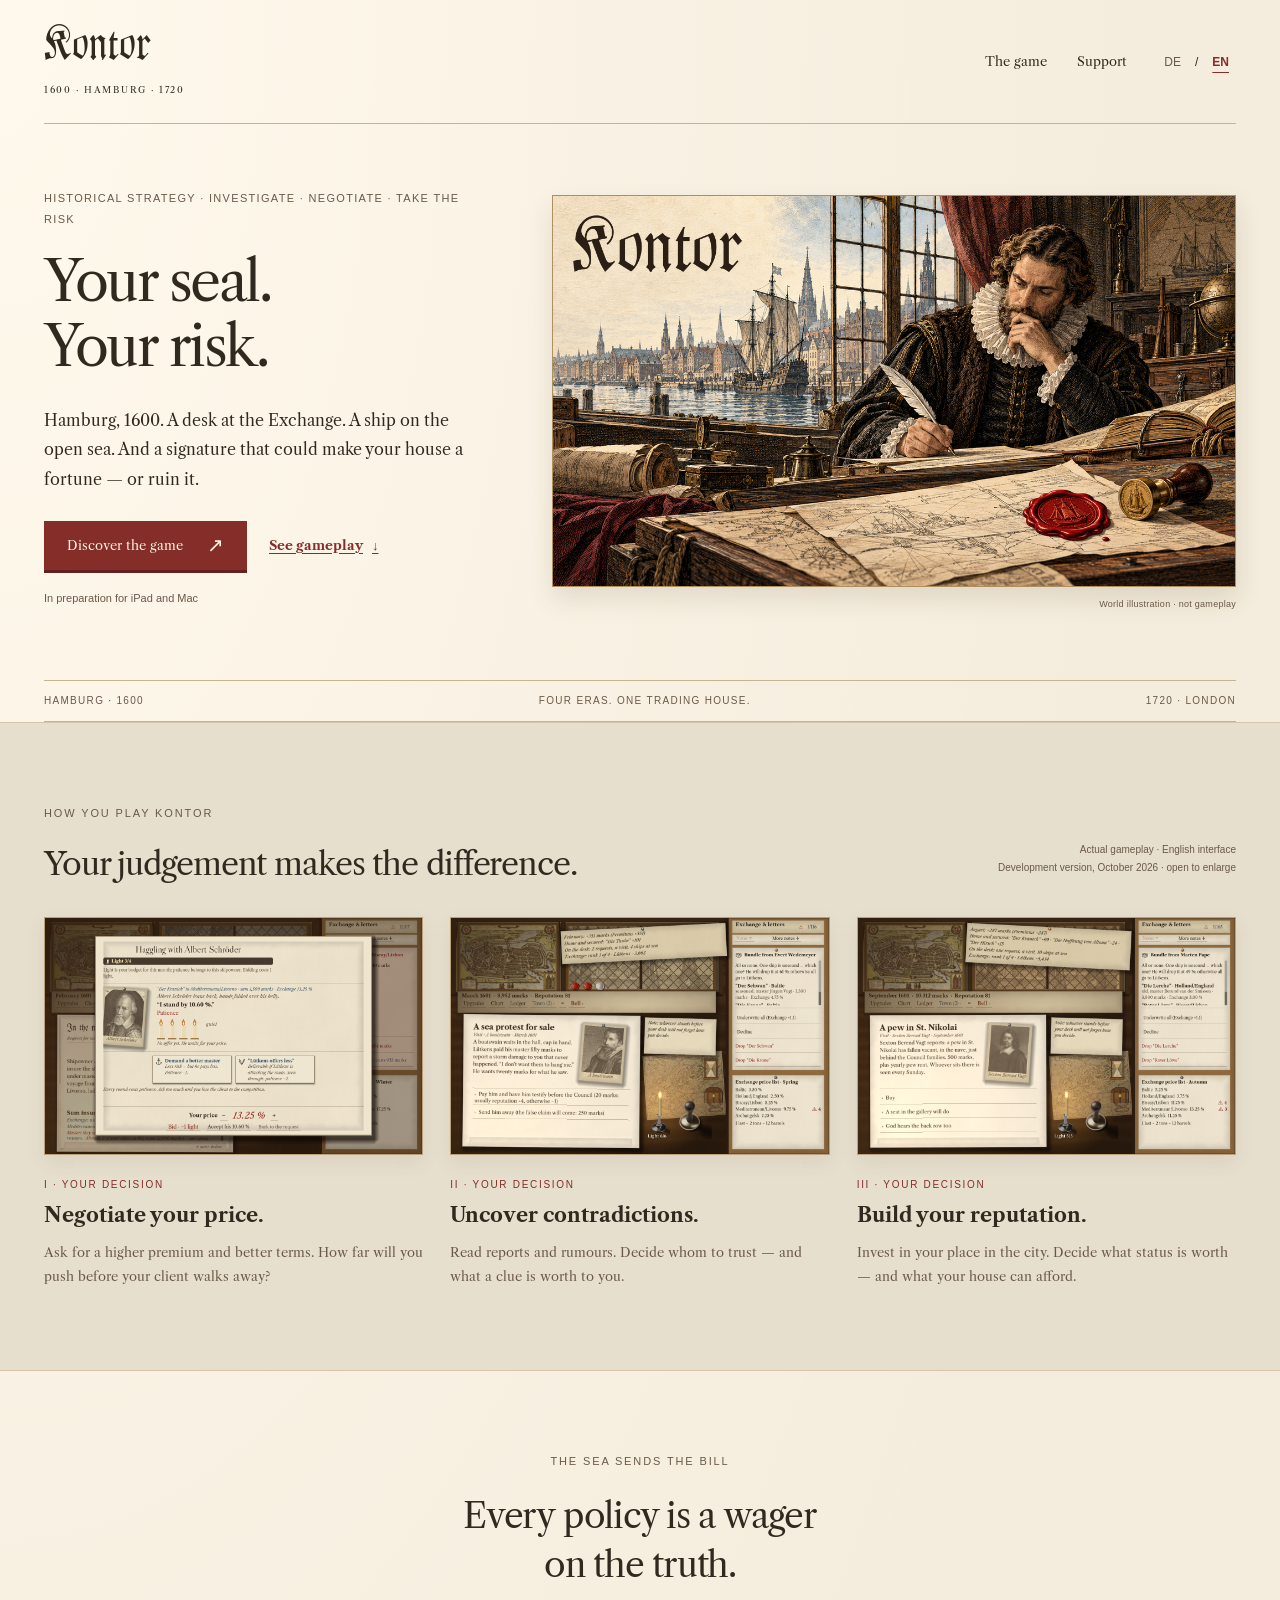
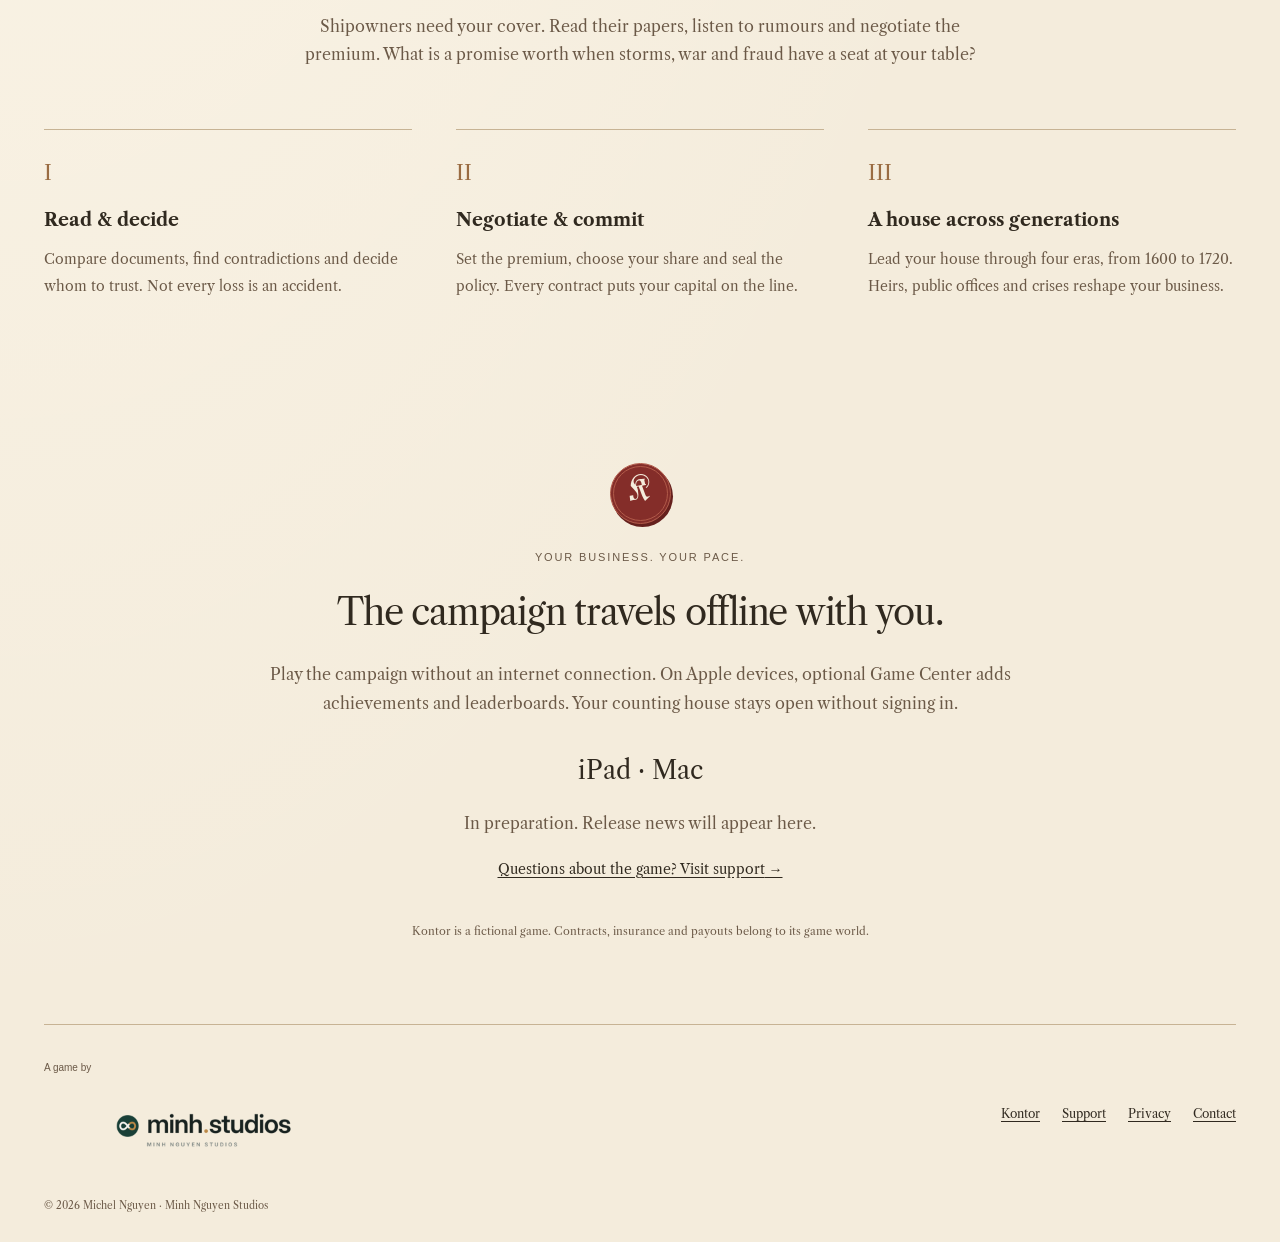
==== index.html @ cd468679 "Zeige echte lokalisierte Spielentscheidungen direkt nach dem Aufmacher" ====
<!doctype html>
<html lang="de"><head><meta charset="utf-8"><meta name="viewport" content="width=device-width, initial-scale=1">
<title>Dein Siegel. Dein Risiko. · Kontor</title><meta name="description" content="Historische Strategie im Hamburg des 17. Jahrhunderts. Versichere Schiffe, prüfe Dokumente und führe dein Handelshaus durch vier Epochen.">
<meta name="theme-color" content="#f4ecdc"><link rel="canonical" href="https://minh.systems/Kontor/">
<meta property="og:title" content="Kontor – Assekuradeur"><meta property="og:description" content="Hamburg, 1600. Dein Siegel. Dein Risiko."><meta property="og:type" content="website"><meta property="og:image" content="https://minh.systems/Kontor/assets/kontor-illustration.png">
<link rel="icon" href="assets/seal.svg" type="image/svg+xml"><link rel="stylesheet" href="style.css"><script src="lang.js"></script></head><body>
<a class="skip" href="#main"><span data-lang="de" lang="de">Zum Inhalt</span><span data-lang="en" lang="en">Skip to content</span></a>
<header class="site-header wrap"><a class="wordmark" href="./" aria-label="Kontor">Kontor<span class="brand-sub">1600 · HAMBURG · 1720</span></a>
<nav aria-label="Hauptnavigation" data-nav-label><a href="./#spiel"><span data-lang="de" lang="de">Das Spiel</span><span data-lang="en" lang="en">The game</span></a><a href="support.html">Support</a><div class="languages" role="group" aria-label="Language"><button type="button" data-set-lang="de" aria-pressed="true">DE</button><span aria-hidden="true">/</span><button type="button" data-set-lang="en" aria-pressed="false">EN</button></div></nav></header><main id="main"><section class="hero wrap"><div class="hero-copy"><p class="eyebrow"><span data-lang="de" lang="de">Historische Strategie · Prüfen · Verhandeln · Haften</span><span data-lang="en" lang="en">Historical strategy · Investigate · Negotiate · Take the risk</span></p><h1><span data-lang="de" lang="de">Dein Siegel.<br>Dein Risiko.</span><span data-lang="en" lang="en">Your seal.<br>Your risk.</span></h1><p><span data-lang="de" lang="de">Hamburg, 1600. Ein Pult an der Börse. Ein Schiff auf hoher See. Und eine Unterschrift, die dein Haus reich machen kann — oder ruinieren.</span><span data-lang="en" lang="en">Hamburg, 1600. A desk at the Exchange. A ship on the open sea. And a signature that could make your house a fortune — or ruin it.</span></p><div class="hero-actions"><a class="button" href="#spiel"><span data-lang="de" lang="de">Das Spiel entdecken</span><span data-lang="en" lang="en">Discover the game</span> <span aria-hidden="true">↗</span></a><a class="gameplay-link" href="#spielbilder"><span data-lang="de" lang="de">Spielbilder ansehen</span><span data-lang="en" lang="en">See gameplay</span> <span aria-hidden="true">↓</span></a></div><p class="availability"><span data-lang="de" lang="de">Für iPad und Mac in Vorbereitung</span><span data-lang="en" lang="en">In preparation for iPad and Mac</span></p></div><figure class="hero-art"><img src="assets/kontor-illustration.png" alt="" width="1232" height="706" fetchpriority="high"><figcaption><span data-lang="de" lang="de">Illustration zur Spielwelt · kein Spielbild</span><span data-lang="en" lang="en">World illustration · not gameplay</span></figcaption></figure></section>
<div class="folio wrap"><span>HAMBURG · 1600</span><span><span data-lang="de" lang="de">Vier Epochen. Ein Handelshaus.</span><span data-lang="en" lang="en">Four eras. One trading house.</span></span><span>1720 · LONDON</span></div>
<section class="gallery-section section" id="spielbilder" aria-labelledby="gameplay-title" tabindex="-1"><div class="wrap"><div class="section-heading"><div><p class="eyebrow"><span data-lang="de" lang="de">So spielst du Kontor</span><span data-lang="en" lang="en">How you play Kontor</span></p><h2 id="gameplay-title"><span data-lang="de" lang="de">Dein Urteil macht den Unterschied.</span><span data-lang="en" lang="en">Your judgement makes the difference.</span></h2></div><p class="small-note"><span data-lang="de" lang="de">Echte Spielbilder · deutsche Oberfläche<br>Entwicklungsstand Oktober 2026 · zum Vergrößern öffnen</span><span data-lang="en" lang="en">Actual gameplay · English interface<br>Development version, October 2026 · open to enlarge</span></p></div><div class="gallery gameplay-story"><figure><a href="assets/gameplay-duell-de.png" data-href-de="assets/gameplay-duell-de.png" data-href-en="assets/gameplay-duell-en.png"><img src="assets/gameplay-duell-de.png" data-src-de="assets/gameplay-duell-de.png" data-src-en="assets/gameplay-duell-en.png" alt="Verhandlung mit Albert Schröder über die Versicherungsprämie." data-alt-de="Verhandlung mit Albert Schröder über die Versicherungsprämie." data-alt-en="Negotiation with Albert Schröder over an insurance premium." loading="lazy" width="1280" height="800"></a><figcaption><span class="eyebrow step-number">I · <span data-lang="de" lang="de">Deine Entscheidung</span><span data-lang="en" lang="en">Your decision</span></span><h3><span data-lang="de" lang="de">Verhandle deinen Preis.</span><span data-lang="en" lang="en">Negotiate your price.</span></h3><p><span data-lang="de" lang="de">Fordere eine höhere Prämie und bessere Bedingungen. Wie weit gehst du, bevor dein Kunde abspringt?</span><span data-lang="en" lang="en">Ask for a higher premium and better terms. How far will you push before your client walks away?</span></p></figcaption></figure><figure><a href="assets/gameplay-besuch-de.png" data-href-de="assets/gameplay-besuch-de.png" data-href-en="assets/gameplay-besuch-en.png"><img src="assets/gameplay-besuch-de.png" data-src-de="assets/gameplay-besuch-de.png" data-src-en="assets/gameplay-besuch-en.png" alt="Besuch eines Bootsmanns mit einer Entscheidung über einen Betrugsverdacht." data-alt-de="Besuch eines Bootsmanns mit einer Entscheidung über einen Betrugsverdacht." data-alt-en="A boatswain visits with a decision about suspected fraud." loading="lazy" width="1280" height="800"></a><figcaption><span class="eyebrow step-number">II · <span data-lang="de" lang="de">Deine Entscheidung</span><span data-lang="en" lang="en">Your decision</span></span><h3><span data-lang="de" lang="de">Decke Widersprüche auf.</span><span data-lang="en" lang="en">Uncover contradictions.</span></h3><p><span data-lang="de" lang="de">Lies Berichte und Gerüchte. Entscheide, wem du vertraust — und was dir ein Hinweis wert ist.</span><span data-lang="en" lang="en">Read reports and rumours. Decide whom to trust — and what a clue is worth to you.</span></p></figcaption></figure><figure><a href="assets/gameplay-pinn-m20-de.png" data-href-de="assets/gameplay-pinn-m20-de.png" data-href-en="assets/gameplay-pinn-m20-en.png"><img src="assets/gameplay-pinn-m20-de.png" data-src-de="assets/gameplay-pinn-m20-de.png" data-src-en="assets/gameplay-pinn-m20-en.png" alt="Ein Kirchenstuhl steht zum Kauf: eine Entscheidung über Geld und gesellschaftliches Ansehen." data-alt-de="Ein Kirchenstuhl steht zum Kauf: eine Entscheidung über Geld und gesellschaftliches Ansehen." data-alt-en="A church pew is offered for sale: a decision about money and social standing." loading="lazy" width="1280" height="800"></a><figcaption><span class="eyebrow step-number">III · <span data-lang="de" lang="de">Deine Entscheidung</span><span data-lang="en" lang="en">Your decision</span></span><h3><span data-lang="de" lang="de">Baue deinen Ruf aus.</span><span data-lang="en" lang="en">Build your reputation.</span></h3><p><span data-lang="de" lang="de">Investiere in deinen Platz in der Stadt. Entscheide, was dir Ansehen wert ist — und was dein Haus sich leisten kann.</span><span data-lang="en" lang="en">Invest in your place in the city. Decide what status is worth — and what your house can afford.</span></p></figcaption></figure></div></div></section>
<section class="intro wrap section" id="spiel"><p class="eyebrow"><span data-lang="de" lang="de">Das Meer schreibt die Rechnung</span><span data-lang="en" lang="en">The sea sends the bill</span></p><h2><span data-lang="de" lang="de">Jede Police ist eine Wette<br>auf die Wahrheit.</span><span data-lang="en" lang="en">Every policy is a wager<br>on the truth.</span></h2><p><span data-lang="de" lang="de">Reeder brauchen deine Deckung. Du prüfst ihre Papiere, hörst auf Gerüchte und handelst die Prämie aus. Wie viel ist ein Versprechen wert, wenn Sturm, Krieg und Betrug mit an deinem Tisch sitzen?</span><span data-lang="en" lang="en">Shipowners need your cover. Read their papers, listen to rumours and negotiate the premium. What is a promise worth when storms, war and fraud have a seat at your table?</span></p><div class="features"><article><span class="number">I</span><h3><span data-lang="de" lang="de">Prüfen & entscheiden</span><span data-lang="en" lang="en">Read & decide</span></h3><p><span data-lang="de" lang="de">Vergleiche Dokumente, entdecke Widersprüche und entscheide, wem du vertraust. Nicht jeder Schaden ist ein Unglück.</span><span data-lang="en" lang="en">Compare documents, find contradictions and decide whom to trust. Not every loss is an accident.</span></p></article><article><span class="number">II</span><h3><span data-lang="de" lang="de">Handeln & haften</span><span data-lang="en" lang="en">Negotiate & commit</span></h3><p><span data-lang="de" lang="de">Setze die Prämie, wähle deinen Anteil und besiegle die Police. Jeder Vertrag bindet dein Kapital.</span><span data-lang="en" lang="en">Set the premium, choose your share and seal the policy. Every contract puts your capital on the line.</span></p></article><article><span class="number">III</span><h3><span data-lang="de" lang="de">Ein Haus über Generationen</span><span data-lang="en" lang="en">A house across generations</span></h3><p><span data-lang="de" lang="de">Führe dein Haus durch vier Epochen von 1600 bis 1720. Erben, Ämter und Krisen verändern dein Geschäft.</span><span data-lang="en" lang="en">Lead your house through four eras, from 1600 to 1720. Heirs, public offices and crises reshape your business.</span></p></article></div></section>
<section class="closing wrap section"><div class="seal" aria-hidden="true">K</div><p class="eyebrow"><span data-lang="de" lang="de">Dein Geschäft. Dein Tempo.</span><span data-lang="en" lang="en">Your business. Your pace.</span></p><h2><span data-lang="de" lang="de">Die Kampagne reist offline mit.</span><span data-lang="en" lang="en">The campaign travels offline with you.</span></h2><p><span data-lang="de" lang="de">Spiele die Kampagne ohne Internetverbindung. Auf Apple-Geräten ergänzt optionales Game Center Erfolge und Bestenlisten. Das Kontor bleibt auch ohne Anmeldung geöffnet.</span><span data-lang="en" lang="en">Play the campaign without an internet connection. On Apple devices, optional Game Center adds achievements and leaderboards. Your counting house stays open without signing in.</span></p><p class="platform">iPad · Mac</p><p><span data-lang="de" lang="de">In Vorbereitung. Neuigkeiten zur Veröffentlichung folgen hier.</span><span data-lang="en" lang="en">In preparation. Release news will appear here.</span></p><a class="text-link" href="support.html"><span data-lang="de" lang="de">Fragen zum Spiel? Zum Support</span><span data-lang="en" lang="en">Questions about the game? Visit support</span> →</a><p class="fiction"><span data-lang="de" lang="de">Kontor ist ein fiktionales Spiel. Verträge, Versicherungen und Auszahlungen sind Teil der Spielwelt.</span><span data-lang="en" lang="en">Kontor is a fictional game. Contracts, insurance and payouts belong to its game world.</span></p></section></main><footer class="site-footer wrap"><a class="studio" href="https://minh.systems/"><span data-lang="de" lang="de">Ein Spiel von</span><span data-lang="en" lang="en">A game by</span><img src="assets/minh_studios.png" alt="minh.studios – Minh Nguyen Studios" width="240" height="60" loading="lazy"></a><div class="footer-links"><a href="./">Kontor</a><a href="support.html">Support</a><a href="privacy.html"><span data-lang="de" lang="de">Datenschutz</span><span data-lang="en" lang="en">Privacy</span></a><a href="mailto:mip@gmx.biz"><span data-lang="de" lang="de">Kontakt</span><span data-lang="en" lang="en">Contact</span></a></div><p>© 2026 Michel Nguyen · Minh Nguyen Studios</p></footer></body></html>
---- style.css ----
@font-face{font-family:Caslon;src:url('assets/fonts/LibreCaslonText-Regular.ttf') format('truetype');font-style:normal;font-weight:400;font-display:swap}@font-face{font-family:Caslon;src:url('assets/fonts/LibreCaslonText-Bold.ttf') format('truetype');font-style:normal;font-weight:700;font-display:swap}@font-face{font-family:Kontor;src:url('assets/fonts/Fraktur-yfrak.otf') format('opentype');font-display:swap}
:root{--paper:#f4ecdc;--ink:#30291f;--muted:#6b5947;--copper:#9a6c42;--line:#c7b394;--red:#842d29;--blue:#2d4c5a}*{box-sizing:border-box}html{scroll-behavior:smooth;scroll-padding-top:1.5rem}body{margin:0;background:var(--paper);color:var(--ink);font:16px/1.8 Caslon,Georgia,serif;background-image:radial-gradient(ellipse at top left,#fff9ed 0,transparent 65%)}[data-lang="en"]{display:none}html[lang="en"] [data-lang="de"]{display:none}html[lang="en"] [data-lang="en"]{display:revert}a{color:inherit;text-underline-offset:.22em}button{font:inherit}a,button{-webkit-tap-highlight-color:transparent}a:focus-visible,button:focus-visible{outline:3px solid var(--blue);outline-offset:5px}img{max-width:100%;height:auto;display:block}.wrap{width:min(1240px,calc(100% - 88px));margin-inline:auto}.site-header{display:flex;justify-content:space-between;align-items:center;gap:30px;padding:25px 0;border-bottom:1px solid var(--line)}.wordmark{font:49px/1 Kontor,Georgia,serif;text-decoration:none}.brand-sub{display:block;font:9px/1.8 Caslon,Georgia,serif;letter-spacing:.19em;margin-top:8px}.site-header nav{display:flex;align-items:center;gap:30px;font-size:13px}.site-header nav>a{text-decoration:none}.site-header nav>a:hover,.text-link:hover{color:var(--red)}.languages{display:flex;align-items:center;gap:7px;font:12px/1.5 Arial,sans-serif}.languages button{cursor:pointer;border:0;background:none;color:var(--muted);min-height:44px;padding:7px}.languages button[aria-pressed="true"]{font-weight:700;color:var(--red);text-decoration:underline;text-underline-offset:6px}.hero{display:grid;grid-template-columns:.8fr 1.2fr;align-items:center;gap:52px;padding-top:64px;padding-bottom:61px}.eyebrow{font:11px/1.6 Arial,sans-serif;text-transform:uppercase;letter-spacing:.17em;color:var(--muted);margin:0 0 20px}.hero h1{font-size:clamp(38px,4.3vw,61px);line-height:1.18;font-weight:400;letter-spacing:-.045em;margin:0 0 26px}.hero-copy>p:not(.eyebrow):not(.availability){max-width:420px;font-size:16px;line-height:1.85}.button{display:inline-flex;align-items:center;gap:24px;margin-top:18px;background:var(--red);color:#fff6e6;padding:13px 23px;text-decoration:none;font-size:13px;box-shadow:0 3px 0 #60221e}.button:hover{background:#65201d}.button span:last-child{font-size:20px;line-height:1}.availability{font:11px/1.7 Arial,sans-serif;color:var(--muted);margin-top:19px}.hero-art{margin:0;position:relative}.hero-art img{aspect-ratio:1232/706;object-fit:cover;box-shadow:0 12px 25px #49351d21;border:1px solid #af8e60}.hero-art figcaption{font:9px/1.6 Arial,sans-serif;color:var(--muted);text-align:right;margin-top:10px;letter-spacing:.03em}.folio{display:flex;justify-content:space-between;gap:20px;border-block:1px solid var(--line);padding:12px 0;color:var(--muted);font:10px/1.6 Arial,sans-serif;letter-spacing:.13em;text-transform:uppercase}.section{padding-block:82px}.intro>h2,.intro>p{max-width:750px;margin-inline:auto;text-align:center}h2{font-size:35px;line-height:1.4;font-weight:400;letter-spacing:-.035em;margin:0 0 23px}.intro>p:not(.eyebrow){max-width:700px;color:var(--muted)}.features{display:grid;grid-template-columns:repeat(3,1fr);gap:44px;margin-top:60px}.features article{border-top:1px solid var(--line);padding-top:24px}.number{font-size:21px;color:var(--copper)}h3{font-size:18px;line-height:1.5;margin:15px 0 12px}.features p{font-size:14px;color:var(--muted);line-height:1.9;margin:0}.gallery-section{background:#e7dfce;border-block:1px solid #d6c5a9}.section-heading{display:flex;align-items:end;justify-content:space-between;gap:30px;margin-bottom:30px}.section-heading h2{margin-bottom:0}.small-note{font:11px/1.8 Arial,sans-serif;color:var(--muted);text-align:right}.gallery{display:grid;grid-template-columns:1fr 1fr;gap:32px}.gallery figure{margin:0}.gallery figure:first-child{grid-column:1/-1;width:83%;margin-inline:auto}.gallery img{border:1px solid #bca07c;box-shadow:0 7px 19px #49351d15;transition:transform .2s}.gallery a{display:block}.gallery a:hover img{transform:translateY(-3px)}.gallery figcaption{font-size:12px;color:var(--muted);margin-top:11px}.closing{text-align:center;max-width:760px}.closing h2{font-size:36px}.closing>p:not(.eyebrow):not(.platform){color:var(--muted)}.seal{display:grid;place-items:center;width:61px;height:61px;background:var(--red);border-radius:50%;color:var(--paper);font:38px/1 Kontor,Georgia,serif;margin:0 auto 25px;border:4px double #b15a49;box-shadow:2px 3px 0 #65201d}.platform{font-size:25px;margin:30px 0 0}.text-link{font-size:14px}.fiction{font-size:11px;margin:40px auto 0;max-width:540px}.site-footer{border-top:1px solid var(--line);display:flex;align-items:center;justify-content:space-between;gap:30px;flex-wrap:wrap;padding:35px 0 27px}.studio{font:10px/1.5 Arial,sans-serif;color:var(--muted);text-decoration:none}.studio img{width:320px;max-width:100%;margin-top:12px}.footer-links{display:flex;gap:22px;font-size:12px}.site-footer>p{font-size:10px;color:var(--muted);width:100%;margin:0}.document{max-width:800px;padding-block:70px 85px}.document h1{font:57px/1.25 Kontor,Georgia,serif;margin:0 0 26px}.document>p{color:var(--muted);margin-bottom:44px}.document section{margin:35px 0}.document h2{font-size:24px;margin-bottom:10px}.document section p{font-size:15px;margin-top:0}.contact{margin-top:55px;padding:28px;border:1px solid var(--line);background:#ede1cc}.contact p{margin:0}.contact .eyebrow{margin-bottom:12px}.skip{position:absolute;left:10px;top:-100px;padding:8px;background:var(--ink);color:var(--paper);z-index:10}.skip:focus{top:10px}
@media(min-width:1450px){.hero{gap:65px}.hero-art{margin-right:-10px}}@media(max-width:1000px){.wrap{width:calc(100% - 48px)}.hero{gap:28px;grid-template-columns:.9fr 1.1fr}.hero h1{font-size:42px}.hero-copy>p:not(.eyebrow):not(.availability){font-size:14px}.features{gap:24px}.section{padding-block:60px}.hero-art img{aspect-ratio:1.25;object-position:60% center}.hero-art figcaption{font-size:8px}}@media(max-width:700px){.wrap{width:calc(100% - 36px)}.site-header{padding-block:20px;gap:15px}.wordmark{font-size:40px}.brand-sub{font-size:7px}.site-header nav{gap:13px;font-size:11px}.languages{gap:1px;font-size:10px}.languages button{padding:4px}.hero{grid-template-columns:1fr;padding-top:40px;padding-bottom:34px;gap:33px}.hero h1{font-size:49px;max-width:100%;letter-spacing:-.045em}.hero-copy>p:not(.eyebrow):not(.availability){font-size:15px;max-width:500px}.hero-art img{aspect-ratio:1232/706}.hero-art figcaption{font-size:9px}.folio{font-size:8px;letter-spacing:.06em}.folio span:first-child,.folio span:last-child{max-width:78px}.folio span:nth-child(2){text-align:center}.section{padding-block:48px}h2,.closing h2{font-size:29px}.features{grid-template-columns:1fr;gap:28px;margin-top:35px}.features article{padding-top:16px}.features h3{margin-top:7px}.features p{font-size:14px}.section-heading{display:block}.small-note{text-align:left}.gallery{grid-template-columns:1fr;gap:26px}.gallery figure:first-child{width:100%}.gallery figcaption{font-size:11px}.closing{max-width:calc(100% - 36px)}.site-footer{gap:22px}.footer-links{gap:17px;flex-wrap:wrap}.site-footer>p{font-size:9px}.document{padding-block:45px 55px}.document h1{font-size:46px}.document h2{font-size:22px}.document section p{font-size:14px}.document a{overflow-wrap:anywhere}}@media(prefers-reduced-motion:reduce){html{scroll-behavior:auto}.gallery img{transition:none}}

/* Gameplay proof appears directly after the hero, with localized full-size links. */
.hero-actions{display:flex;align-items:center;gap:22px;flex-wrap:wrap;margin-top:26px}.hero-actions .button{margin-top:0}.gameplay-link{font-size:13px;font-weight:700;color:var(--red);text-decoration-thickness:1px;min-height:44px;display:inline-flex;align-items:center;gap:9px}.hero-copy>.eyebrow{max-width:440px;line-height:1.9;letter-spacing:.12em}.gameplay-story{grid-template-columns:repeat(3,minmax(0,1fr));gap:27px}.gameplay-story figure:first-child{grid-column:auto;width:auto;margin:0}.gameplay-story figcaption{margin-top:22px}.step-number{display:block;margin:0 0 8px;font-size:10px;color:var(--red)}.gameplay-story h3{font-size:20px;line-height:1.45;color:var(--ink);margin:0 0 10px}.gameplay-story figcaption p{font-size:13px;line-height:1.85;margin:0;color:var(--muted)}.gallery-section .section-heading h2{max-width:650px;font-size:32px}.gallery-section .small-note{flex-shrink:0;font-size:10px}.gallery-section:focus{outline:none}
@media(max-width:1000px){.gameplay-story{gap:19px}.gameplay-story h3{font-size:18px}.gallery-section .section-heading{align-items:start}.gallery-section .small-note{max-width:220px}.gallery-section .section-heading h2{font-size:28px}}
@media(max-width:700px){.hero-actions{gap:12px 22px;margin-top:22px}.gameplay-story{grid-template-columns:1fr;gap:32px}.gameplay-story figcaption{margin-top:17px}.gameplay-story h3{font-size:23px}.gameplay-story figcaption p{font-size:14px}.gallery-section .small-note{max-width:none;margin-bottom:0}.gallery-section .section-heading h2{font-size:29px}.hero-copy>.eyebrow{font-size:10px;max-width:340px}}
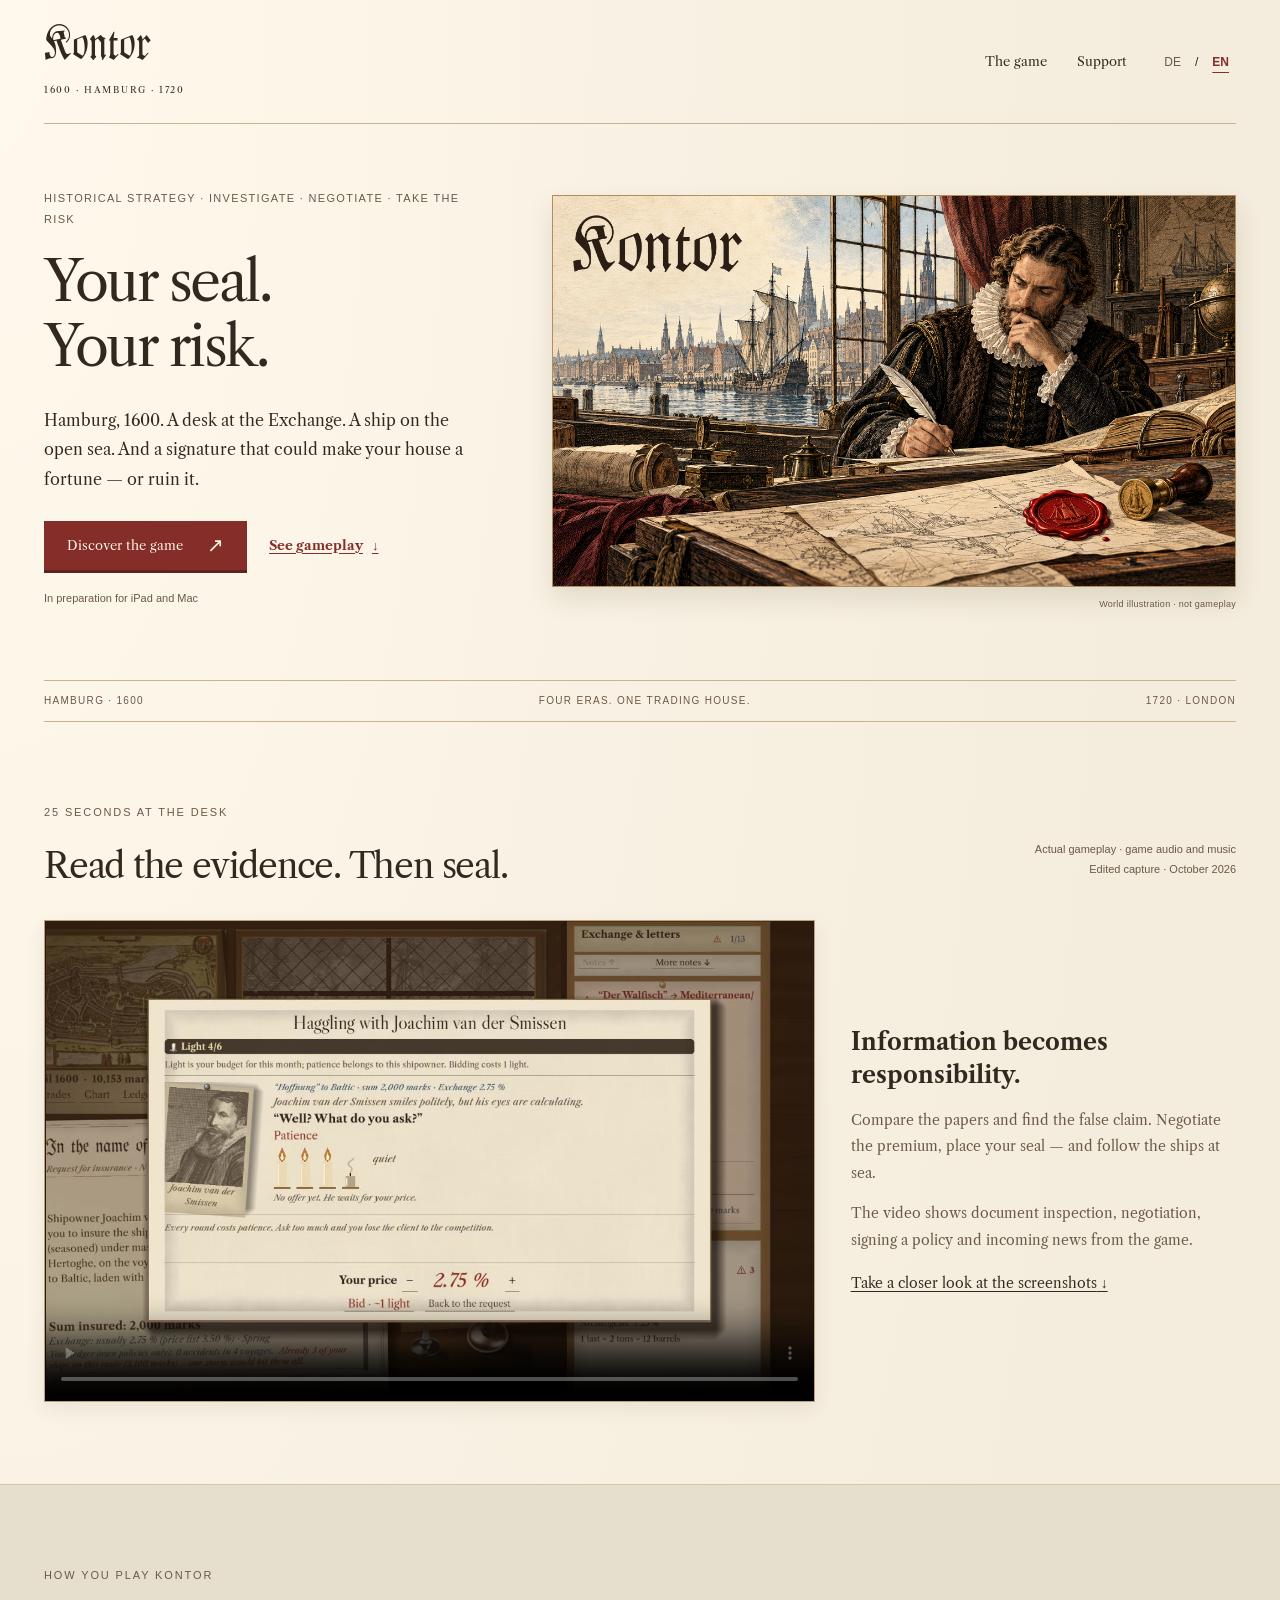
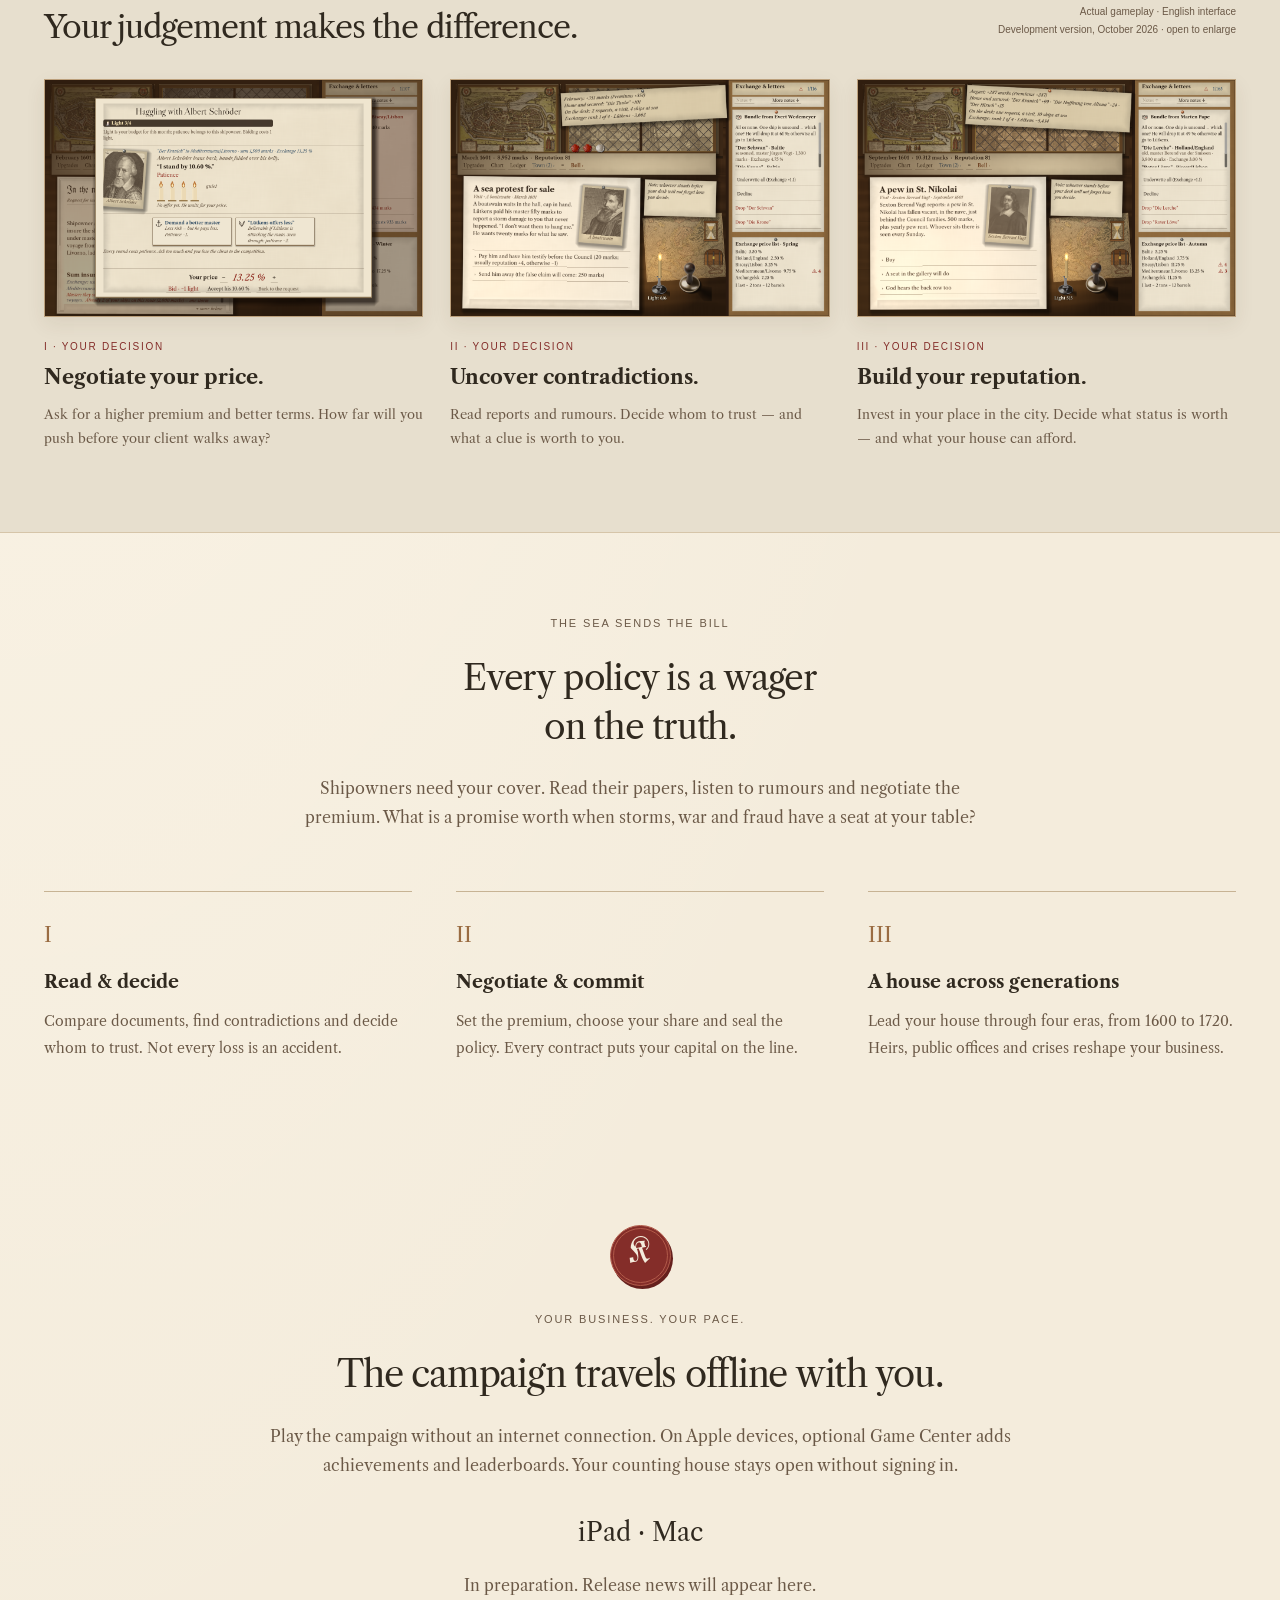
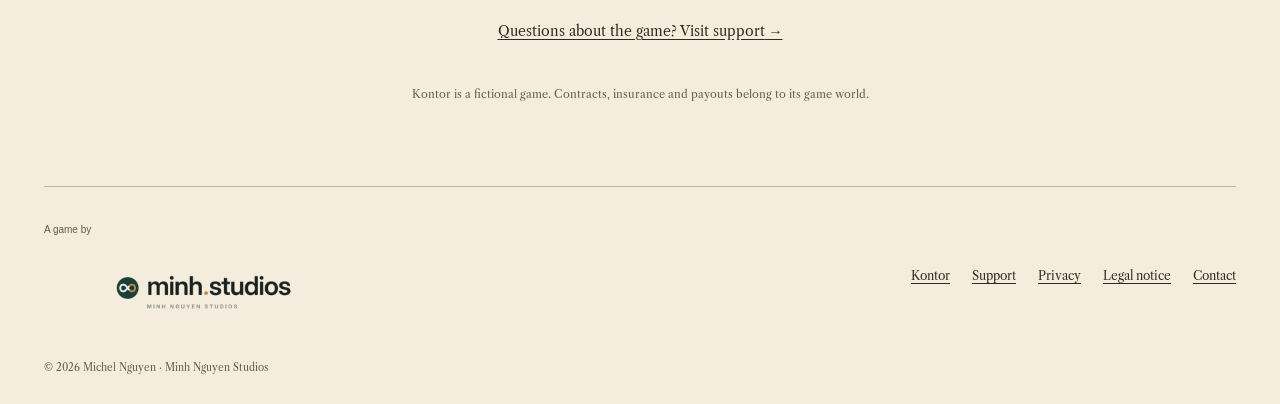
==== commit 53658a90: "Ergänze Impressum und echte deutsche und englische Gameplay-Previews" ====
--- a/index.html
+++ b/index.html
@@ -8,6 +8,7 @@
 <header class="site-header wrap"><a class="wordmark" href="./" aria-label="Kontor">Kontor<span class="brand-sub">1600 · HAMBURG · 1720</span></a>
 <nav aria-label="Hauptnavigation" data-nav-label><a href="./#spiel"><span data-lang="de" lang="de">Das Spiel</span><span data-lang="en" lang="en">The game</span></a><a href="support.html">Support</a><div class="languages" role="group" aria-label="Language"><button type="button" data-set-lang="de" aria-pressed="true">DE</button><span aria-hidden="true">/</span><button type="button" data-set-lang="en" aria-pressed="false">EN</button></div></nav></header><main id="main"><section class="hero wrap"><div class="hero-copy"><p class="eyebrow"><span data-lang="de" lang="de">Historische Strategie · Prüfen · Verhandeln · Haften</span><span data-lang="en" lang="en">Historical strategy · Investigate · Negotiate · Take the risk</span></p><h1><span data-lang="de" lang="de">Dein Siegel.<br>Dein Risiko.</span><span data-lang="en" lang="en">Your seal.<br>Your risk.</span></h1><p><span data-lang="de" lang="de">Hamburg, 1600. Ein Pult an der Börse. Ein Schiff auf hoher See. Und eine Unterschrift, die dein Haus reich machen kann — oder ruinieren.</span><span data-lang="en" lang="en">Hamburg, 1600. A desk at the Exchange. A ship on the open sea. And a signature that could make your house a fortune — or ruin it.</span></p><div class="hero-actions"><a class="button" href="#spiel"><span data-lang="de" lang="de">Das Spiel entdecken</span><span data-lang="en" lang="en">Discover the game</span> <span aria-hidden="true">↗</span></a><a class="gameplay-link" href="#spielbilder"><span data-lang="de" lang="de">Spielbilder ansehen</span><span data-lang="en" lang="en">See gameplay</span> <span aria-hidden="true">↓</span></a></div><p class="availability"><span data-lang="de" lang="de">Für iPad und Mac in Vorbereitung</span><span data-lang="en" lang="en">In preparation for iPad and Mac</span></p></div><figure class="hero-art"><img src="assets/kontor-illustration.png" alt="" width="1232" height="706" fetchpriority="high"><figcaption><span data-lang="de" lang="de">Illustration zur Spielwelt · kein Spielbild</span><span data-lang="en" lang="en">World illustration · not gameplay</span></figcaption></figure></section>
 <div class="folio wrap"><span>HAMBURG · 1600</span><span><span data-lang="de" lang="de">Vier Epochen. Ein Handelshaus.</span><span data-lang="en" lang="en">Four eras. One trading house.</span></span><span>1720 · LONDON</span></div>
+<section class="preview-section wrap section" id="spielvideo" aria-labelledby="preview-title"><div class="section-heading"><div><p class="eyebrow"><span data-lang="de" lang="de">25 Sekunden am Pult</span><span data-lang="en" lang="en">25 seconds at the desk</span></p><h2 id="preview-title"><span data-lang="de" lang="de">Erst prüfen. Dann besiegeln.</span><span data-lang="en" lang="en">Read the evidence. Then seal.</span></h2></div><p class="small-note"><span data-lang="de" lang="de">Echte Spielszenen · mit Spielton und Musik<br>Geschnittener Mitschnitt · Oktober 2026</span><span data-lang="en" lang="en">Actual gameplay · game audio and music<br>Edited capture · October 2026</span></p></div><div class="preview-layout"><video controls playsinline preload="none" width="1280" height="800" src="assets/kontor-preview-de.mp4" poster="assets/kontor-preview-de-poster.jpg" data-video-src-de="assets/kontor-preview-de.mp4" data-video-src-en="assets/kontor-preview-en.mp4" data-video-poster-de="assets/kontor-preview-de-poster.jpg" data-video-poster-en="assets/kontor-preview-en-poster.jpg" aria-describedby="preview-summary"><span data-lang="de" lang="de">Dein Browser unterstützt dieses Video nicht.</span><span data-lang="en" lang="en">Your browser does not support this video.</span></video><div class="preview-summary" id="preview-summary"><h3><span data-lang="de" lang="de">Information wird zu Verantwortung.</span><span data-lang="en" lang="en">Information becomes responsibility.</span></h3><p><span data-lang="de" lang="de">Vergleiche die Papiere und entdecke die falsche Angabe. Verhandle die Prämie, setze dein Siegel — und behalte die Schiffe auf See im Blick.</span><span data-lang="en" lang="en">Compare the papers and find the false claim. Negotiate the premium, place your seal — and follow the ships at sea.</span></p><p><span data-lang="de" lang="de">Der Film zeigt Dokumentenprüfung, Verhandlung, Vertragsabschluss und eintreffende Nachrichten aus dem Spiel.</span><span data-lang="en" lang="en">The video shows document inspection, negotiation, signing a policy and incoming news from the game.</span></p><a class="text-link" href="#spielbilder"><span data-lang="de" lang="de">Die Spielbilder in Ruhe ansehen</span><span data-lang="en" lang="en">Take a closer look at the screenshots</span> ↓</a></div></div></section>
 <section class="gallery-section section" id="spielbilder" aria-labelledby="gameplay-title" tabindex="-1"><div class="wrap"><div class="section-heading"><div><p class="eyebrow"><span data-lang="de" lang="de">So spielst du Kontor</span><span data-lang="en" lang="en">How you play Kontor</span></p><h2 id="gameplay-title"><span data-lang="de" lang="de">Dein Urteil macht den Unterschied.</span><span data-lang="en" lang="en">Your judgement makes the difference.</span></h2></div><p class="small-note"><span data-lang="de" lang="de">Echte Spielbilder · deutsche Oberfläche<br>Entwicklungsstand Oktober 2026 · zum Vergrößern öffnen</span><span data-lang="en" lang="en">Actual gameplay · English interface<br>Development version, October 2026 · open to enlarge</span></p></div><div class="gallery gameplay-story"><figure><a href="assets/gameplay-duell-de.png" data-href-de="assets/gameplay-duell-de.png" data-href-en="assets/gameplay-duell-en.png"><img src="assets/gameplay-duell-de.png" data-src-de="assets/gameplay-duell-de.png" data-src-en="assets/gameplay-duell-en.png" alt="Verhandlung mit Albert Schröder über die Versicherungsprämie." data-alt-de="Verhandlung mit Albert Schröder über die Versicherungsprämie." data-alt-en="Negotiation with Albert Schröder over an insurance premium." loading="lazy" width="1280" height="800"></a><figcaption><span class="eyebrow step-number">I · <span data-lang="de" lang="de">Deine Entscheidung</span><span data-lang="en" lang="en">Your decision</span></span><h3><span data-lang="de" lang="de">Verhandle deinen Preis.</span><span data-lang="en" lang="en">Negotiate your price.</span></h3><p><span data-lang="de" lang="de">Fordere eine höhere Prämie und bessere Bedingungen. Wie weit gehst du, bevor dein Kunde abspringt?</span><span data-lang="en" lang="en">Ask for a higher premium and better terms. How far will you push before your client walks away?</span></p></figcaption></figure><figure><a href="assets/gameplay-besuch-de.png" data-href-de="assets/gameplay-besuch-de.png" data-href-en="assets/gameplay-besuch-en.png"><img src="assets/gameplay-besuch-de.png" data-src-de="assets/gameplay-besuch-de.png" data-src-en="assets/gameplay-besuch-en.png" alt="Besuch eines Bootsmanns mit einer Entscheidung über einen Betrugsverdacht." data-alt-de="Besuch eines Bootsmanns mit einer Entscheidung über einen Betrugsverdacht." data-alt-en="A boatswain visits with a decision about suspected fraud." loading="lazy" width="1280" height="800"></a><figcaption><span class="eyebrow step-number">II · <span data-lang="de" lang="de">Deine Entscheidung</span><span data-lang="en" lang="en">Your decision</span></span><h3><span data-lang="de" lang="de">Decke Widersprüche auf.</span><span data-lang="en" lang="en">Uncover contradictions.</span></h3><p><span data-lang="de" lang="de">Lies Berichte und Gerüchte. Entscheide, wem du vertraust — und was dir ein Hinweis wert ist.</span><span data-lang="en" lang="en">Read reports and rumours. Decide whom to trust — and what a clue is worth to you.</span></p></figcaption></figure><figure><a href="assets/gameplay-pinn-m20-de.png" data-href-de="assets/gameplay-pinn-m20-de.png" data-href-en="assets/gameplay-pinn-m20-en.png"><img src="assets/gameplay-pinn-m20-de.png" data-src-de="assets/gameplay-pinn-m20-de.png" data-src-en="assets/gameplay-pinn-m20-en.png" alt="Ein Kirchenstuhl steht zum Kauf: eine Entscheidung über Geld und gesellschaftliches Ansehen." data-alt-de="Ein Kirchenstuhl steht zum Kauf: eine Entscheidung über Geld und gesellschaftliches Ansehen." data-alt-en="A church pew is offered for sale: a decision about money and social standing." loading="lazy" width="1280" height="800"></a><figcaption><span class="eyebrow step-number">III · <span data-lang="de" lang="de">Deine Entscheidung</span><span data-lang="en" lang="en">Your decision</span></span><h3><span data-lang="de" lang="de">Baue deinen Ruf aus.</span><span data-lang="en" lang="en">Build your reputation.</span></h3><p><span data-lang="de" lang="de">Investiere in deinen Platz in der Stadt. Entscheide, was dir Ansehen wert ist — und was dein Haus sich leisten kann.</span><span data-lang="en" lang="en">Invest in your place in the city. Decide what status is worth — and what your house can afford.</span></p></figcaption></figure></div></div></section>
 <section class="intro wrap section" id="spiel"><p class="eyebrow"><span data-lang="de" lang="de">Das Meer schreibt die Rechnung</span><span data-lang="en" lang="en">The sea sends the bill</span></p><h2><span data-lang="de" lang="de">Jede Police ist eine Wette<br>auf die Wahrheit.</span><span data-lang="en" lang="en">Every policy is a wager<br>on the truth.</span></h2><p><span data-lang="de" lang="de">Reeder brauchen deine Deckung. Du prüfst ihre Papiere, hörst auf Gerüchte und handelst die Prämie aus. Wie viel ist ein Versprechen wert, wenn Sturm, Krieg und Betrug mit an deinem Tisch sitzen?</span><span data-lang="en" lang="en">Shipowners need your cover. Read their papers, listen to rumours and negotiate the premium. What is a promise worth when storms, war and fraud have a seat at your table?</span></p><div class="features"><article><span class="number">I</span><h3><span data-lang="de" lang="de">Prüfen & entscheiden</span><span data-lang="en" lang="en">Read & decide</span></h3><p><span data-lang="de" lang="de">Vergleiche Dokumente, entdecke Widersprüche und entscheide, wem du vertraust. Nicht jeder Schaden ist ein Unglück.</span><span data-lang="en" lang="en">Compare documents, find contradictions and decide whom to trust. Not every loss is an accident.</span></p></article><article><span class="number">II</span><h3><span data-lang="de" lang="de">Handeln & haften</span><span data-lang="en" lang="en">Negotiate & commit</span></h3><p><span data-lang="de" lang="de">Setze die Prämie, wähle deinen Anteil und besiegle die Police. Jeder Vertrag bindet dein Kapital.</span><span data-lang="en" lang="en">Set the premium, choose your share and seal the policy. Every contract puts your capital on the line.</span></p></article><article><span class="number">III</span><h3><span data-lang="de" lang="de">Ein Haus über Generationen</span><span data-lang="en" lang="en">A house across generations</span></h3><p><span data-lang="de" lang="de">Führe dein Haus durch vier Epochen von 1600 bis 1720. Erben, Ämter und Krisen verändern dein Geschäft.</span><span data-lang="en" lang="en">Lead your house through four eras, from 1600 to 1720. Heirs, public offices and crises reshape your business.</span></p></article></div></section>
-<section class="closing wrap section"><div class="seal" aria-hidden="true">K</div><p class="eyebrow"><span data-lang="de" lang="de">Dein Geschäft. Dein Tempo.</span><span data-lang="en" lang="en">Your business. Your pace.</span></p><h2><span data-lang="de" lang="de">Die Kampagne reist offline mit.</span><span data-lang="en" lang="en">The campaign travels offline with you.</span></h2><p><span data-lang="de" lang="de">Spiele die Kampagne ohne Internetverbindung. Auf Apple-Geräten ergänzt optionales Game Center Erfolge und Bestenlisten. Das Kontor bleibt auch ohne Anmeldung geöffnet.</span><span data-lang="en" lang="en">Play the campaign without an internet connection. On Apple devices, optional Game Center adds achievements and leaderboards. Your counting house stays open without signing in.</span></p><p class="platform">iPad · Mac</p><p><span data-lang="de" lang="de">In Vorbereitung. Neuigkeiten zur Veröffentlichung folgen hier.</span><span data-lang="en" lang="en">In preparation. Release news will appear here.</span></p><a class="text-link" href="support.html"><span data-lang="de" lang="de">Fragen zum Spiel? Zum Support</span><span data-lang="en" lang="en">Questions about the game? Visit support</span> →</a><p class="fiction"><span data-lang="de" lang="de">Kontor ist ein fiktionales Spiel. Verträge, Versicherungen und Auszahlungen sind Teil der Spielwelt.</span><span data-lang="en" lang="en">Kontor is a fictional game. Contracts, insurance and payouts belong to its game world.</span></p></section></main><footer class="site-footer wrap"><a class="studio" href="https://minh.systems/"><span data-lang="de" lang="de">Ein Spiel von</span><span data-lang="en" lang="en">A game by</span><img src="assets/minh_studios.png" alt="minh.studios – Minh Nguyen Studios" width="240" height="60" loading="lazy"></a><div class="footer-links"><a href="./">Kontor</a><a href="support.html">Support</a><a href="privacy.html"><span data-lang="de" lang="de">Datenschutz</span><span data-lang="en" lang="en">Privacy</span></a><a href="mailto:mip@gmx.biz"><span data-lang="de" lang="de">Kontakt</span><span data-lang="en" lang="en">Contact</span></a></div><p>© 2026 Michel Nguyen · Minh Nguyen Studios</p></footer></body></html>+<section class="closing wrap section"><div class="seal" aria-hidden="true">K</div><p class="eyebrow"><span data-lang="de" lang="de">Dein Geschäft. Dein Tempo.</span><span data-lang="en" lang="en">Your business. Your pace.</span></p><h2><span data-lang="de" lang="de">Die Kampagne reist offline mit.</span><span data-lang="en" lang="en">The campaign travels offline with you.</span></h2><p><span data-lang="de" lang="de">Spiele die Kampagne ohne Internetverbindung. Auf Apple-Geräten ergänzt optionales Game Center Erfolge und Bestenlisten. Das Kontor bleibt auch ohne Anmeldung geöffnet.</span><span data-lang="en" lang="en">Play the campaign without an internet connection. On Apple devices, optional Game Center adds achievements and leaderboards. Your counting house stays open without signing in.</span></p><p class="platform">iPad · Mac</p><p><span data-lang="de" lang="de">In Vorbereitung. Neuigkeiten zur Veröffentlichung folgen hier.</span><span data-lang="en" lang="en">In preparation. Release news will appear here.</span></p><a class="text-link" href="support.html"><span data-lang="de" lang="de">Fragen zum Spiel? Zum Support</span><span data-lang="en" lang="en">Questions about the game? Visit support</span> →</a><p class="fiction"><span data-lang="de" lang="de">Kontor ist ein fiktionales Spiel. Verträge, Versicherungen und Auszahlungen sind Teil der Spielwelt.</span><span data-lang="en" lang="en">Kontor is a fictional game. Contracts, insurance and payouts belong to its game world.</span></p></section></main><footer class="site-footer wrap"><a class="studio" href="https://minh.systems/"><span data-lang="de" lang="de">Ein Spiel von</span><span data-lang="en" lang="en">A game by</span><img src="assets/minh_studios.png" alt="minh.studios – Minh Nguyen Studios" width="240" height="60" loading="lazy"></a><div class="footer-links"><a href="./">Kontor</a><a href="support.html">Support</a><a href="privacy.html"><span data-lang="de" lang="de">Datenschutz</span><span data-lang="en" lang="en">Privacy</span></a><a href="imprint.html"><span data-lang="de" lang="de">Impressum</span><span data-lang="en" lang="en">Legal notice</span></a><a href="mailto:mip@gmx.biz"><span data-lang="de" lang="de">Kontakt</span><span data-lang="en" lang="en">Contact</span></a></div><p>© 2026 Michel Nguyen · Minh Nguyen Studios</p></footer></body></html>
--- a/style.css
+++ b/style.css
@@ -6,3 +6,7 @@
 .hero-actions{display:flex;align-items:center;gap:22px;flex-wrap:wrap;margin-top:26px}.hero-actions .button{margin-top:0}.gameplay-link{font-size:13px;font-weight:700;color:var(--red);text-decoration-thickness:1px;min-height:44px;display:inline-flex;align-items:center;gap:9px}.hero-copy>.eyebrow{max-width:440px;line-height:1.9;letter-spacing:.12em}.gameplay-story{grid-template-columns:repeat(3,minmax(0,1fr));gap:27px}.gameplay-story figure:first-child{grid-column:auto;width:auto;margin:0}.gameplay-story figcaption{margin-top:22px}.step-number{display:block;margin:0 0 8px;font-size:10px;color:var(--red)}.gameplay-story h3{font-size:20px;line-height:1.45;color:var(--ink);margin:0 0 10px}.gameplay-story figcaption p{font-size:13px;line-height:1.85;margin:0;color:var(--muted)}.gallery-section .section-heading h2{max-width:650px;font-size:32px}.gallery-section .small-note{flex-shrink:0;font-size:10px}.gallery-section:focus{outline:none}
 @media(max-width:1000px){.gameplay-story{gap:19px}.gameplay-story h3{font-size:18px}.gallery-section .section-heading{align-items:start}.gallery-section .small-note{max-width:220px}.gallery-section .section-heading h2{font-size:28px}}
 @media(max-width:700px){.hero-actions{gap:12px 22px;margin-top:22px}.gameplay-story{grid-template-columns:1fr;gap:32px}.gameplay-story figcaption{margin-top:17px}.gameplay-story h3{font-size:23px}.gameplay-story figcaption p{font-size:14px}.gallery-section .small-note{max-width:none;margin-bottom:0}.gallery-section .section-heading h2{font-size:29px}.hero-copy>.eyebrow{font-size:10px;max-width:340px}}
+
+.preview-section .section-heading h2{margin-bottom:0}.preview-layout{display:grid;grid-template-columns:minmax(0,2fr) minmax(0,1fr);gap:36px;align-items:center}.preview-layout video{display:block;width:100%;height:auto;aspect-ratio:8/5;background:#211b15;border:1px solid #bca07c;box-shadow:0 7px 19px #49351d15}.preview-summary h3{font-size:23px;line-height:1.45;margin-top:0}.preview-summary p{font-size:14px;line-height:1.9;color:var(--muted)}
+@media(max-width:1000px){.preview-layout{gap:25px}.preview-summary h3{font-size:20px}.preview-summary p{font-size:13px}}
+@media(max-width:700px){.preview-layout{grid-template-columns:1fr;gap:22px}.preview-summary h3{font-size:23px}.preview-summary p{font-size:14px}.preview-section .section-heading{margin-bottom:24px}}
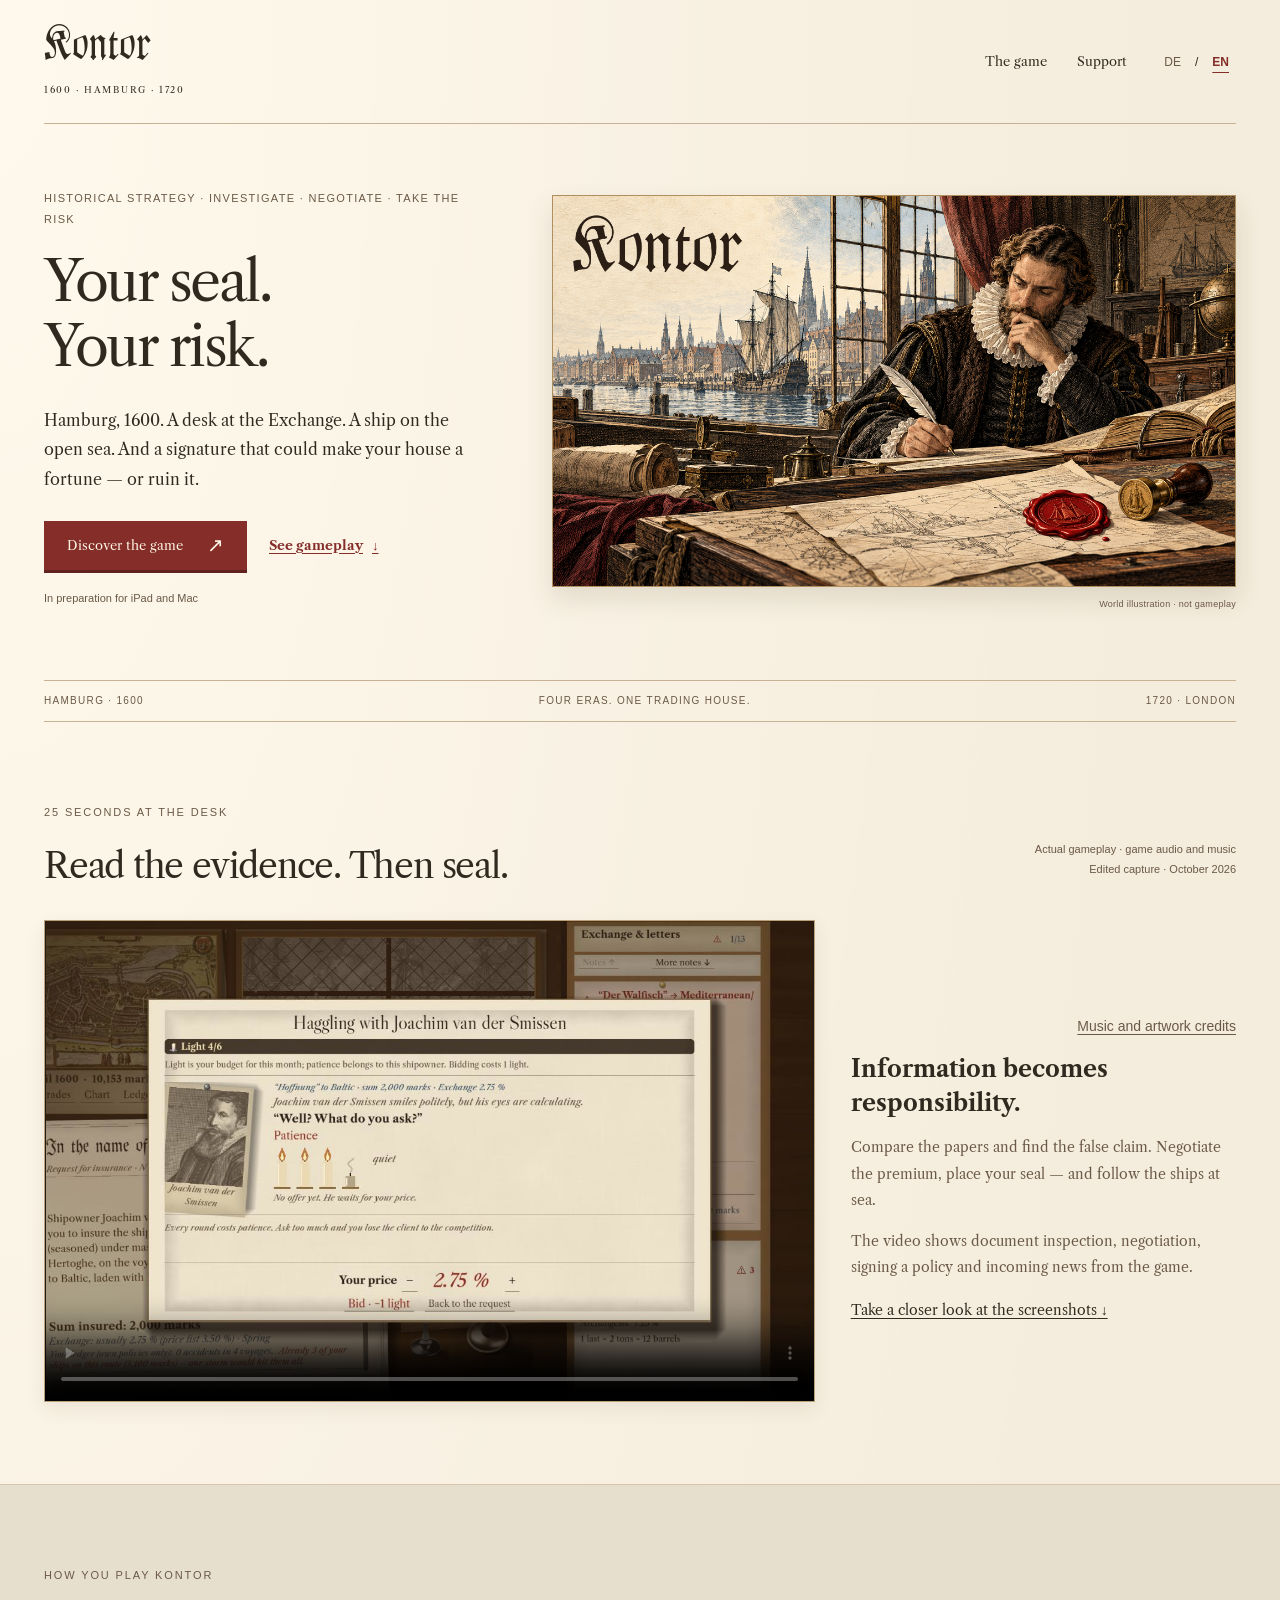
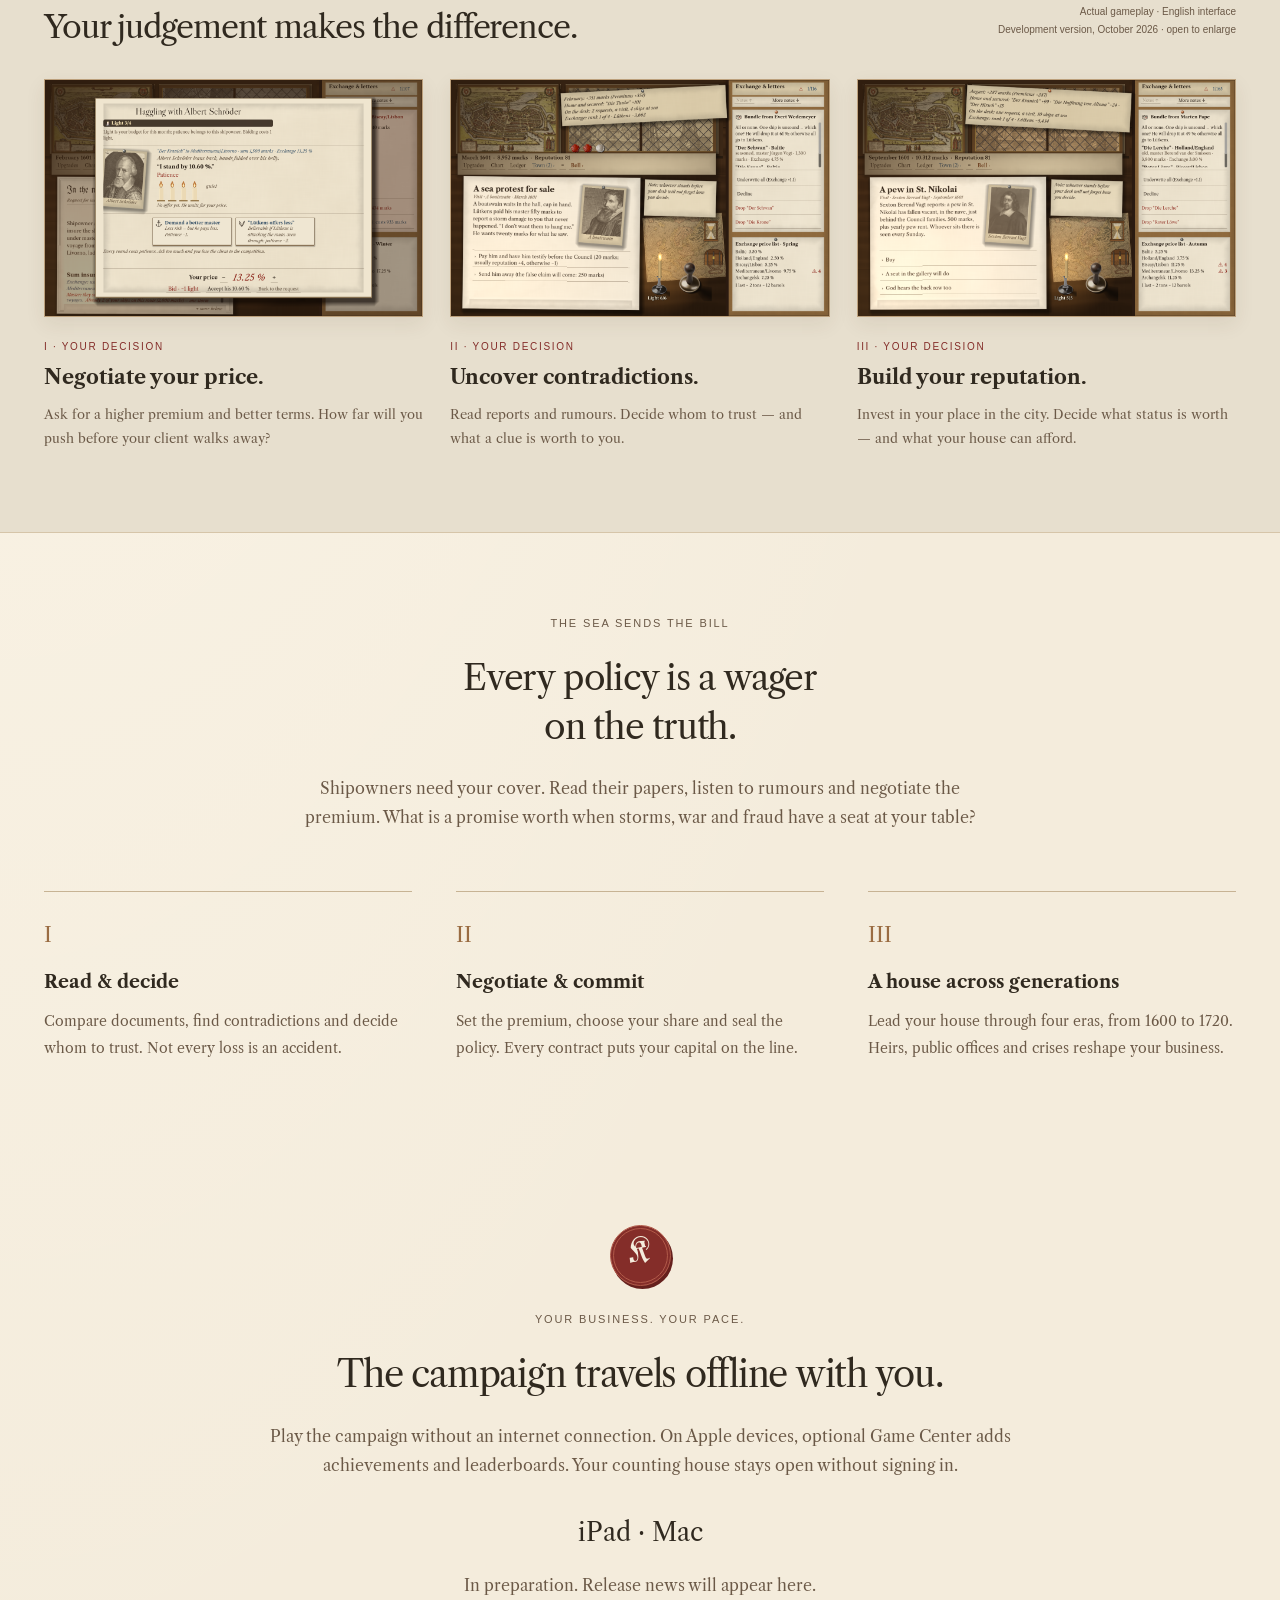
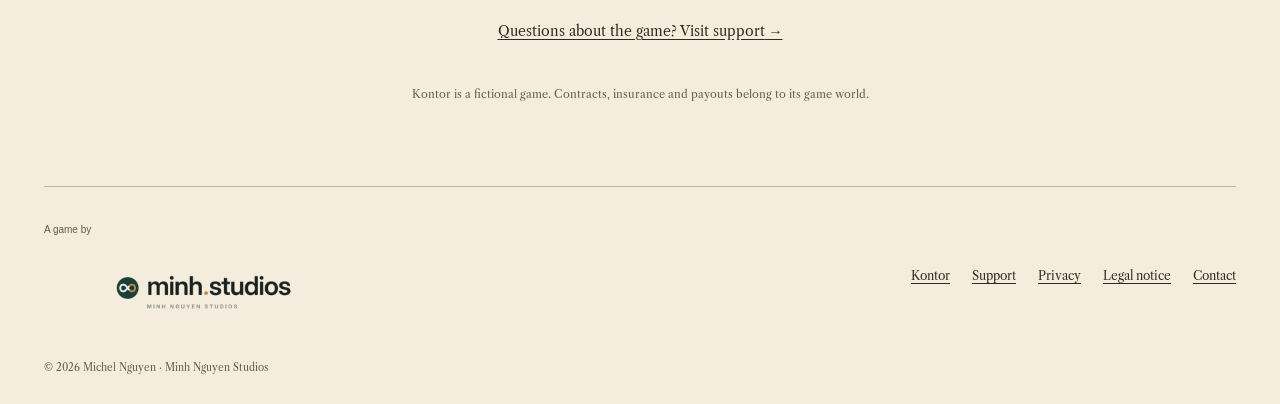
==== commit fb2671ae: "Ergänze Musiknachweise direkt bei den Gameplay-Vorschauen" ====
--- a/index.html
+++ b/index.html
@@ -8,7 +8,7 @@
 <header class="site-header wrap"><a class="wordmark" href="./" aria-label="Kontor">Kontor<span class="brand-sub">1600 · HAMBURG · 1720</span></a>
 <nav aria-label="Hauptnavigation" data-nav-label><a href="./#spiel"><span data-lang="de" lang="de">Das Spiel</span><span data-lang="en" lang="en">The game</span></a><a href="support.html">Support</a><div class="languages" role="group" aria-label="Language"><button type="button" data-set-lang="de" aria-pressed="true">DE</button><span aria-hidden="true">/</span><button type="button" data-set-lang="en" aria-pressed="false">EN</button></div></nav></header><main id="main"><section class="hero wrap"><div class="hero-copy"><p class="eyebrow"><span data-lang="de" lang="de">Historische Strategie · Prüfen · Verhandeln · Haften</span><span data-lang="en" lang="en">Historical strategy · Investigate · Negotiate · Take the risk</span></p><h1><span data-lang="de" lang="de">Dein Siegel.<br>Dein Risiko.</span><span data-lang="en" lang="en">Your seal.<br>Your risk.</span></h1><p><span data-lang="de" lang="de">Hamburg, 1600. Ein Pult an der Börse. Ein Schiff auf hoher See. Und eine Unterschrift, die dein Haus reich machen kann — oder ruinieren.</span><span data-lang="en" lang="en">Hamburg, 1600. A desk at the Exchange. A ship on the open sea. And a signature that could make your house a fortune — or ruin it.</span></p><div class="hero-actions"><a class="button" href="#spiel"><span data-lang="de" lang="de">Das Spiel entdecken</span><span data-lang="en" lang="en">Discover the game</span> <span aria-hidden="true">↗</span></a><a class="gameplay-link" href="#spielbilder"><span data-lang="de" lang="de">Spielbilder ansehen</span><span data-lang="en" lang="en">See gameplay</span> <span aria-hidden="true">↓</span></a></div><p class="availability"><span data-lang="de" lang="de">Für iPad und Mac in Vorbereitung</span><span data-lang="en" lang="en">In preparation for iPad and Mac</span></p></div><figure class="hero-art"><img src="assets/kontor-illustration.png" alt="" width="1232" height="706" fetchpriority="high"><figcaption><span data-lang="de" lang="de">Illustration zur Spielwelt · kein Spielbild</span><span data-lang="en" lang="en">World illustration · not gameplay</span></figcaption></figure></section>
 <div class="folio wrap"><span>HAMBURG · 1600</span><span><span data-lang="de" lang="de">Vier Epochen. Ein Handelshaus.</span><span data-lang="en" lang="en">Four eras. One trading house.</span></span><span>1720 · LONDON</span></div>
-<section class="preview-section wrap section" id="spielvideo" aria-labelledby="preview-title"><div class="section-heading"><div><p class="eyebrow"><span data-lang="de" lang="de">25 Sekunden am Pult</span><span data-lang="en" lang="en">25 seconds at the desk</span></p><h2 id="preview-title"><span data-lang="de" lang="de">Erst prüfen. Dann besiegeln.</span><span data-lang="en" lang="en">Read the evidence. Then seal.</span></h2></div><p class="small-note"><span data-lang="de" lang="de">Echte Spielszenen · mit Spielton und Musik<br>Geschnittener Mitschnitt · Oktober 2026</span><span data-lang="en" lang="en">Actual gameplay · game audio and music<br>Edited capture · October 2026</span></p></div><div class="preview-layout"><video controls playsinline preload="none" width="1280" height="800" src="assets/kontor-preview-de.mp4" poster="assets/kontor-preview-de-poster.jpg" data-video-src-de="assets/kontor-preview-de.mp4" data-video-src-en="assets/kontor-preview-en.mp4" data-video-poster-de="assets/kontor-preview-de-poster.jpg" data-video-poster-en="assets/kontor-preview-en-poster.jpg" aria-describedby="preview-summary"><span data-lang="de" lang="de">Dein Browser unterstützt dieses Video nicht.</span><span data-lang="en" lang="en">Your browser does not support this video.</span></video><div class="preview-summary" id="preview-summary"><h3><span data-lang="de" lang="de">Information wird zu Verantwortung.</span><span data-lang="en" lang="en">Information becomes responsibility.</span></h3><p><span data-lang="de" lang="de">Vergleiche die Papiere und entdecke die falsche Angabe. Verhandle die Prämie, setze dein Siegel — und behalte die Schiffe auf See im Blick.</span><span data-lang="en" lang="en">Compare the papers and find the false claim. Negotiate the premium, place your seal — and follow the ships at sea.</span></p><p><span data-lang="de" lang="de">Der Film zeigt Dokumentenprüfung, Verhandlung, Vertragsabschluss und eintreffende Nachrichten aus dem Spiel.</span><span data-lang="en" lang="en">The video shows document inspection, negotiation, signing a policy and incoming news from the game.</span></p><a class="text-link" href="#spielbilder"><span data-lang="de" lang="de">Die Spielbilder in Ruhe ansehen</span><span data-lang="en" lang="en">Take a closer look at the screenshots</span> ↓</a></div></div></section>
+<section class="preview-section wrap section" id="spielvideo" aria-labelledby="preview-title"><div class="section-heading"><div><p class="eyebrow"><span data-lang="de" lang="de">25 Sekunden am Pult</span><span data-lang="en" lang="en">25 seconds at the desk</span></p><h2 id="preview-title"><span data-lang="de" lang="de">Erst prüfen. Dann besiegeln.</span><span data-lang="en" lang="en">Read the evidence. Then seal.</span></h2></div><p class="small-note"><span data-lang="de" lang="de">Echte Spielszenen · mit Spielton und Musik<br>Geschnittener Mitschnitt · Oktober 2026</span><span data-lang="en" lang="en">Actual gameplay · game audio and music<br>Edited capture · October 2026</span></p></div><div class="preview-layout"><video controls playsinline preload="none" width="1280" height="800" src="assets/kontor-preview-de.mp4" poster="assets/kontor-preview-de-poster.jpg" data-video-src-de="assets/kontor-preview-de.mp4" data-video-src-en="assets/kontor-preview-en.mp4" data-video-poster-de="assets/kontor-preview-de-poster.jpg" data-video-poster-en="assets/kontor-preview-en-poster.jpg" aria-describedby="preview-summary"><span data-lang="de" lang="de">Dein Browser unterstützt dieses Video nicht.</span><span data-lang="en" lang="en">Your browser does not support this video.</span></video><div class="preview-summary" id="preview-summary"><p class="small-note"><a href="imprint.html"><span data-lang="de" lang="de">Musik- und Bildnachweise</span><span data-lang="en" lang="en">Music and artwork credits</span></a></p><h3><span data-lang="de" lang="de">Information wird zu Verantwortung.</span><span data-lang="en" lang="en">Information becomes responsibility.</span></h3><p><span data-lang="de" lang="de">Vergleiche die Papiere und entdecke die falsche Angabe. Verhandle die Prämie, setze dein Siegel — und behalte die Schiffe auf See im Blick.</span><span data-lang="en" lang="en">Compare the papers and find the false claim. Negotiate the premium, place your seal — and follow the ships at sea.</span></p><p><span data-lang="de" lang="de">Der Film zeigt Dokumentenprüfung, Verhandlung, Vertragsabschluss und eintreffende Nachrichten aus dem Spiel.</span><span data-lang="en" lang="en">The video shows document inspection, negotiation, signing a policy and incoming news from the game.</span></p><a class="text-link" href="#spielbilder"><span data-lang="de" lang="de">Die Spielbilder in Ruhe ansehen</span><span data-lang="en" lang="en">Take a closer look at the screenshots</span> ↓</a></div></div></section>
 <section class="gallery-section section" id="spielbilder" aria-labelledby="gameplay-title" tabindex="-1"><div class="wrap"><div class="section-heading"><div><p class="eyebrow"><span data-lang="de" lang="de">So spielst du Kontor</span><span data-lang="en" lang="en">How you play Kontor</span></p><h2 id="gameplay-title"><span data-lang="de" lang="de">Dein Urteil macht den Unterschied.</span><span data-lang="en" lang="en">Your judgement makes the difference.</span></h2></div><p class="small-note"><span data-lang="de" lang="de">Echte Spielbilder · deutsche Oberfläche<br>Entwicklungsstand Oktober 2026 · zum Vergrößern öffnen</span><span data-lang="en" lang="en">Actual gameplay · English interface<br>Development version, October 2026 · open to enlarge</span></p></div><div class="gallery gameplay-story"><figure><a href="assets/gameplay-duell-de.png" data-href-de="assets/gameplay-duell-de.png" data-href-en="assets/gameplay-duell-en.png"><img src="assets/gameplay-duell-de.png" data-src-de="assets/gameplay-duell-de.png" data-src-en="assets/gameplay-duell-en.png" alt="Verhandlung mit Albert Schröder über die Versicherungsprämie." data-alt-de="Verhandlung mit Albert Schröder über die Versicherungsprämie." data-alt-en="Negotiation with Albert Schröder over an insurance premium." loading="lazy" width="1280" height="800"></a><figcaption><span class="eyebrow step-number">I · <span data-lang="de" lang="de">Deine Entscheidung</span><span data-lang="en" lang="en">Your decision</span></span><h3><span data-lang="de" lang="de">Verhandle deinen Preis.</span><span data-lang="en" lang="en">Negotiate your price.</span></h3><p><span data-lang="de" lang="de">Fordere eine höhere Prämie und bessere Bedingungen. Wie weit gehst du, bevor dein Kunde abspringt?</span><span data-lang="en" lang="en">Ask for a higher premium and better terms. How far will you push before your client walks away?</span></p></figcaption></figure><figure><a href="assets/gameplay-besuch-de.png" data-href-de="assets/gameplay-besuch-de.png" data-href-en="assets/gameplay-besuch-en.png"><img src="assets/gameplay-besuch-de.png" data-src-de="assets/gameplay-besuch-de.png" data-src-en="assets/gameplay-besuch-en.png" alt="Besuch eines Bootsmanns mit einer Entscheidung über einen Betrugsverdacht." data-alt-de="Besuch eines Bootsmanns mit einer Entscheidung über einen Betrugsverdacht." data-alt-en="A boatswain visits with a decision about suspected fraud." loading="lazy" width="1280" height="800"></a><figcaption><span class="eyebrow step-number">II · <span data-lang="de" lang="de">Deine Entscheidung</span><span data-lang="en" lang="en">Your decision</span></span><h3><span data-lang="de" lang="de">Decke Widersprüche auf.</span><span data-lang="en" lang="en">Uncover contradictions.</span></h3><p><span data-lang="de" lang="de">Lies Berichte und Gerüchte. Entscheide, wem du vertraust — und was dir ein Hinweis wert ist.</span><span data-lang="en" lang="en">Read reports and rumours. Decide whom to trust — and what a clue is worth to you.</span></p></figcaption></figure><figure><a href="assets/gameplay-pinn-m20-de.png" data-href-de="assets/gameplay-pinn-m20-de.png" data-href-en="assets/gameplay-pinn-m20-en.png"><img src="assets/gameplay-pinn-m20-de.png" data-src-de="assets/gameplay-pinn-m20-de.png" data-src-en="assets/gameplay-pinn-m20-en.png" alt="Ein Kirchenstuhl steht zum Kauf: eine Entscheidung über Geld und gesellschaftliches Ansehen." data-alt-de="Ein Kirchenstuhl steht zum Kauf: eine Entscheidung über Geld und gesellschaftliches Ansehen." data-alt-en="A church pew is offered for sale: a decision about money and social standing." loading="lazy" width="1280" height="800"></a><figcaption><span class="eyebrow step-number">III · <span data-lang="de" lang="de">Deine Entscheidung</span><span data-lang="en" lang="en">Your decision</span></span><h3><span data-lang="de" lang="de">Baue deinen Ruf aus.</span><span data-lang="en" lang="en">Build your reputation.</span></h3><p><span data-lang="de" lang="de">Investiere in deinen Platz in der Stadt. Entscheide, was dir Ansehen wert ist — und was dein Haus sich leisten kann.</span><span data-lang="en" lang="en">Invest in your place in the city. Decide what status is worth — and what your house can afford.</span></p></figcaption></figure></div></div></section>
 <section class="intro wrap section" id="spiel"><p class="eyebrow"><span data-lang="de" lang="de">Das Meer schreibt die Rechnung</span><span data-lang="en" lang="en">The sea sends the bill</span></p><h2><span data-lang="de" lang="de">Jede Police ist eine Wette<br>auf die Wahrheit.</span><span data-lang="en" lang="en">Every policy is a wager<br>on the truth.</span></h2><p><span data-lang="de" lang="de">Reeder brauchen deine Deckung. Du prüfst ihre Papiere, hörst auf Gerüchte und handelst die Prämie aus. Wie viel ist ein Versprechen wert, wenn Sturm, Krieg und Betrug mit an deinem Tisch sitzen?</span><span data-lang="en" lang="en">Shipowners need your cover. Read their papers, listen to rumours and negotiate the premium. What is a promise worth when storms, war and fraud have a seat at your table?</span></p><div class="features"><article><span class="number">I</span><h3><span data-lang="de" lang="de">Prüfen & entscheiden</span><span data-lang="en" lang="en">Read & decide</span></h3><p><span data-lang="de" lang="de">Vergleiche Dokumente, entdecke Widersprüche und entscheide, wem du vertraust. Nicht jeder Schaden ist ein Unglück.</span><span data-lang="en" lang="en">Compare documents, find contradictions and decide whom to trust. Not every loss is an accident.</span></p></article><article><span class="number">II</span><h3><span data-lang="de" lang="de">Handeln & haften</span><span data-lang="en" lang="en">Negotiate & commit</span></h3><p><span data-lang="de" lang="de">Setze die Prämie, wähle deinen Anteil und besiegle die Police. Jeder Vertrag bindet dein Kapital.</span><span data-lang="en" lang="en">Set the premium, choose your share and seal the policy. Every contract puts your capital on the line.</span></p></article><article><span class="number">III</span><h3><span data-lang="de" lang="de">Ein Haus über Generationen</span><span data-lang="en" lang="en">A house across generations</span></h3><p><span data-lang="de" lang="de">Führe dein Haus durch vier Epochen von 1600 bis 1720. Erben, Ämter und Krisen verändern dein Geschäft.</span><span data-lang="en" lang="en">Lead your house through four eras, from 1600 to 1720. Heirs, public offices and crises reshape your business.</span></p></article></div></section>
 <section class="closing wrap section"><div class="seal" aria-hidden="true">K</div><p class="eyebrow"><span data-lang="de" lang="de">Dein Geschäft. Dein Tempo.</span><span data-lang="en" lang="en">Your business. Your pace.</span></p><h2><span data-lang="de" lang="de">Die Kampagne reist offline mit.</span><span data-lang="en" lang="en">The campaign travels offline with you.</span></h2><p><span data-lang="de" lang="de">Spiele die Kampagne ohne Internetverbindung. Auf Apple-Geräten ergänzt optionales Game Center Erfolge und Bestenlisten. Das Kontor bleibt auch ohne Anmeldung geöffnet.</span><span data-lang="en" lang="en">Play the campaign without an internet connection. On Apple devices, optional Game Center adds achievements and leaderboards. Your counting house stays open without signing in.</span></p><p class="platform">iPad · Mac</p><p><span data-lang="de" lang="de">In Vorbereitung. Neuigkeiten zur Veröffentlichung folgen hier.</span><span data-lang="en" lang="en">In preparation. Release news will appear here.</span></p><a class="text-link" href="support.html"><span data-lang="de" lang="de">Fragen zum Spiel? Zum Support</span><span data-lang="en" lang="en">Questions about the game? Visit support</span> →</a><p class="fiction"><span data-lang="de" lang="de">Kontor ist ein fiktionales Spiel. Verträge, Versicherungen und Auszahlungen sind Teil der Spielwelt.</span><span data-lang="en" lang="en">Kontor is a fictional game. Contracts, insurance and payouts belong to its game world.</span></p></section></main><footer class="site-footer wrap"><a class="studio" href="https://minh.systems/"><span data-lang="de" lang="de">Ein Spiel von</span><span data-lang="en" lang="en">A game by</span><img src="assets/minh_studios.png" alt="minh.studios – Minh Nguyen Studios" width="240" height="60" loading="lazy"></a><div class="footer-links"><a href="./">Kontor</a><a href="support.html">Support</a><a href="privacy.html"><span data-lang="de" lang="de">Datenschutz</span><span data-lang="en" lang="en">Privacy</span></a><a href="imprint.html"><span data-lang="de" lang="de">Impressum</span><span data-lang="en" lang="en">Legal notice</span></a><a href="mailto:mip@gmx.biz"><span data-lang="de" lang="de">Kontakt</span><span data-lang="en" lang="en">Contact</span></a></div><p>© 2026 Michel Nguyen · Minh Nguyen Studios</p></footer></body></html>
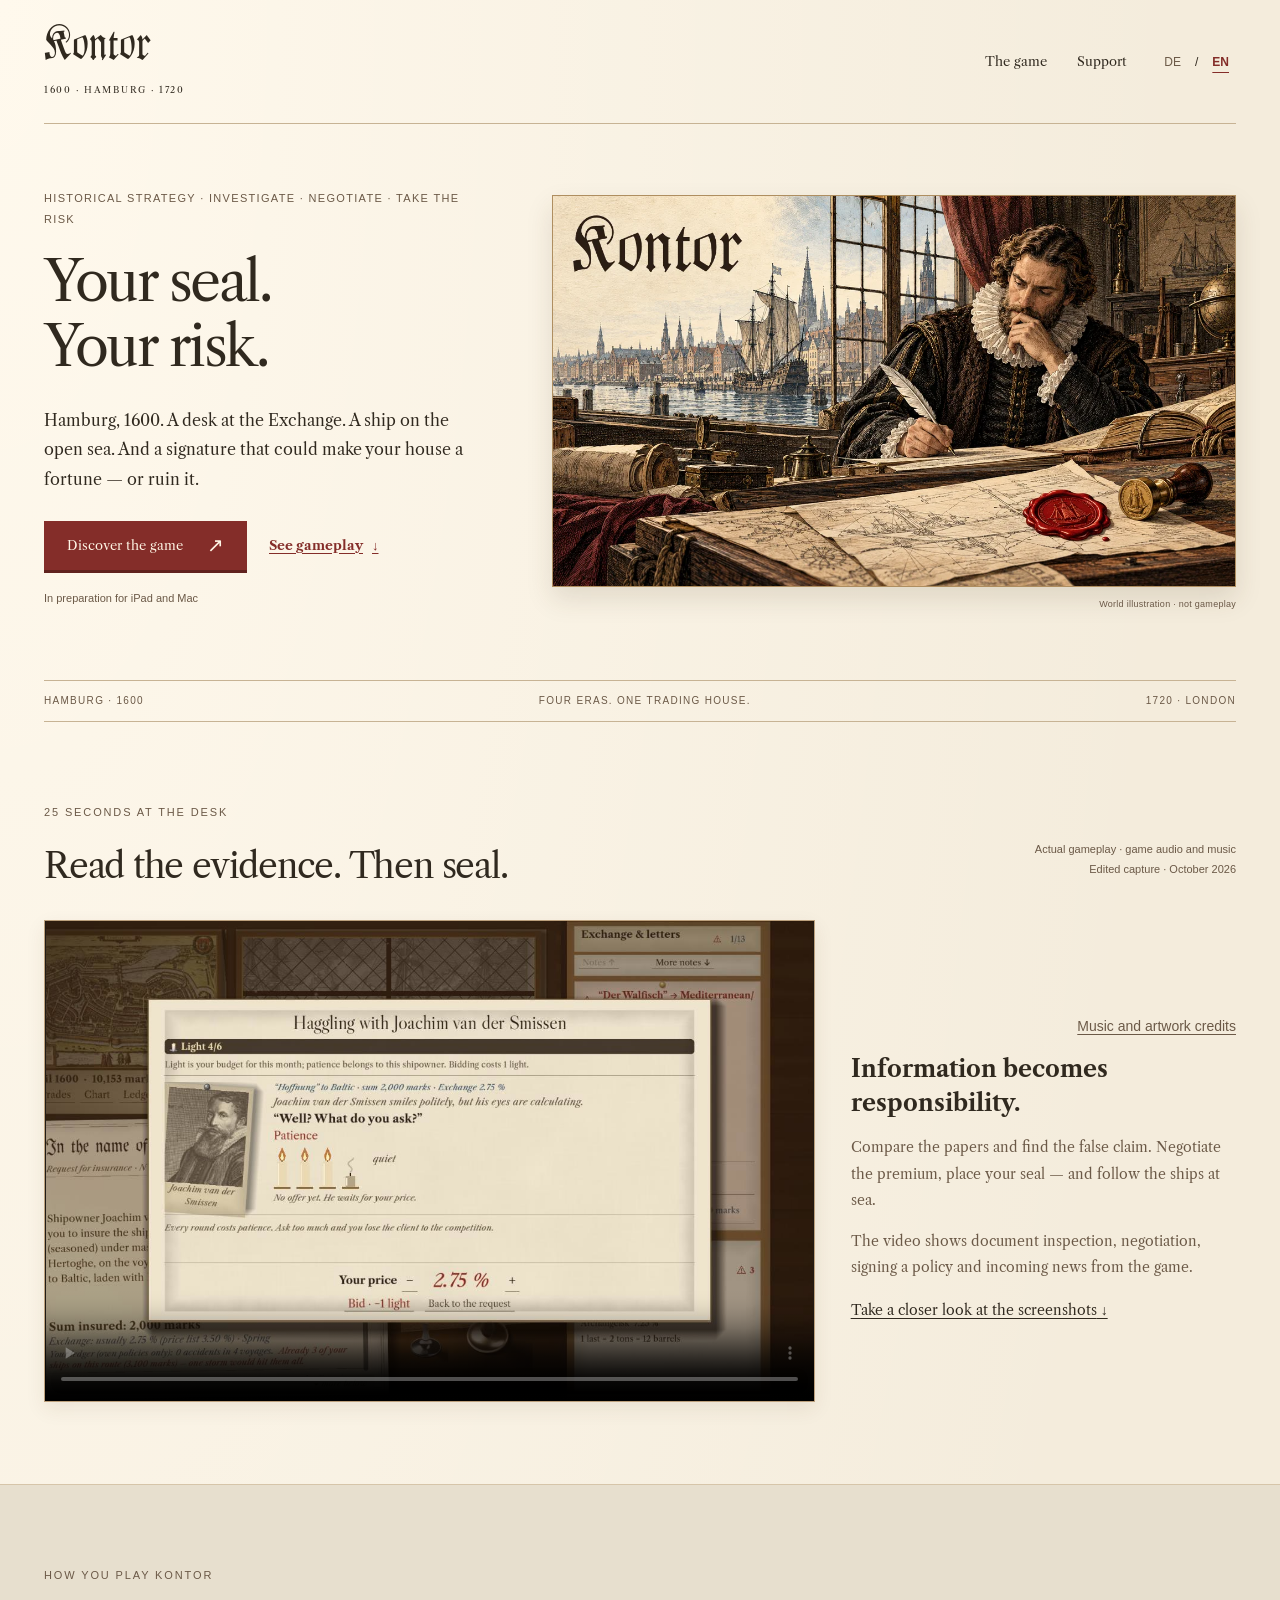
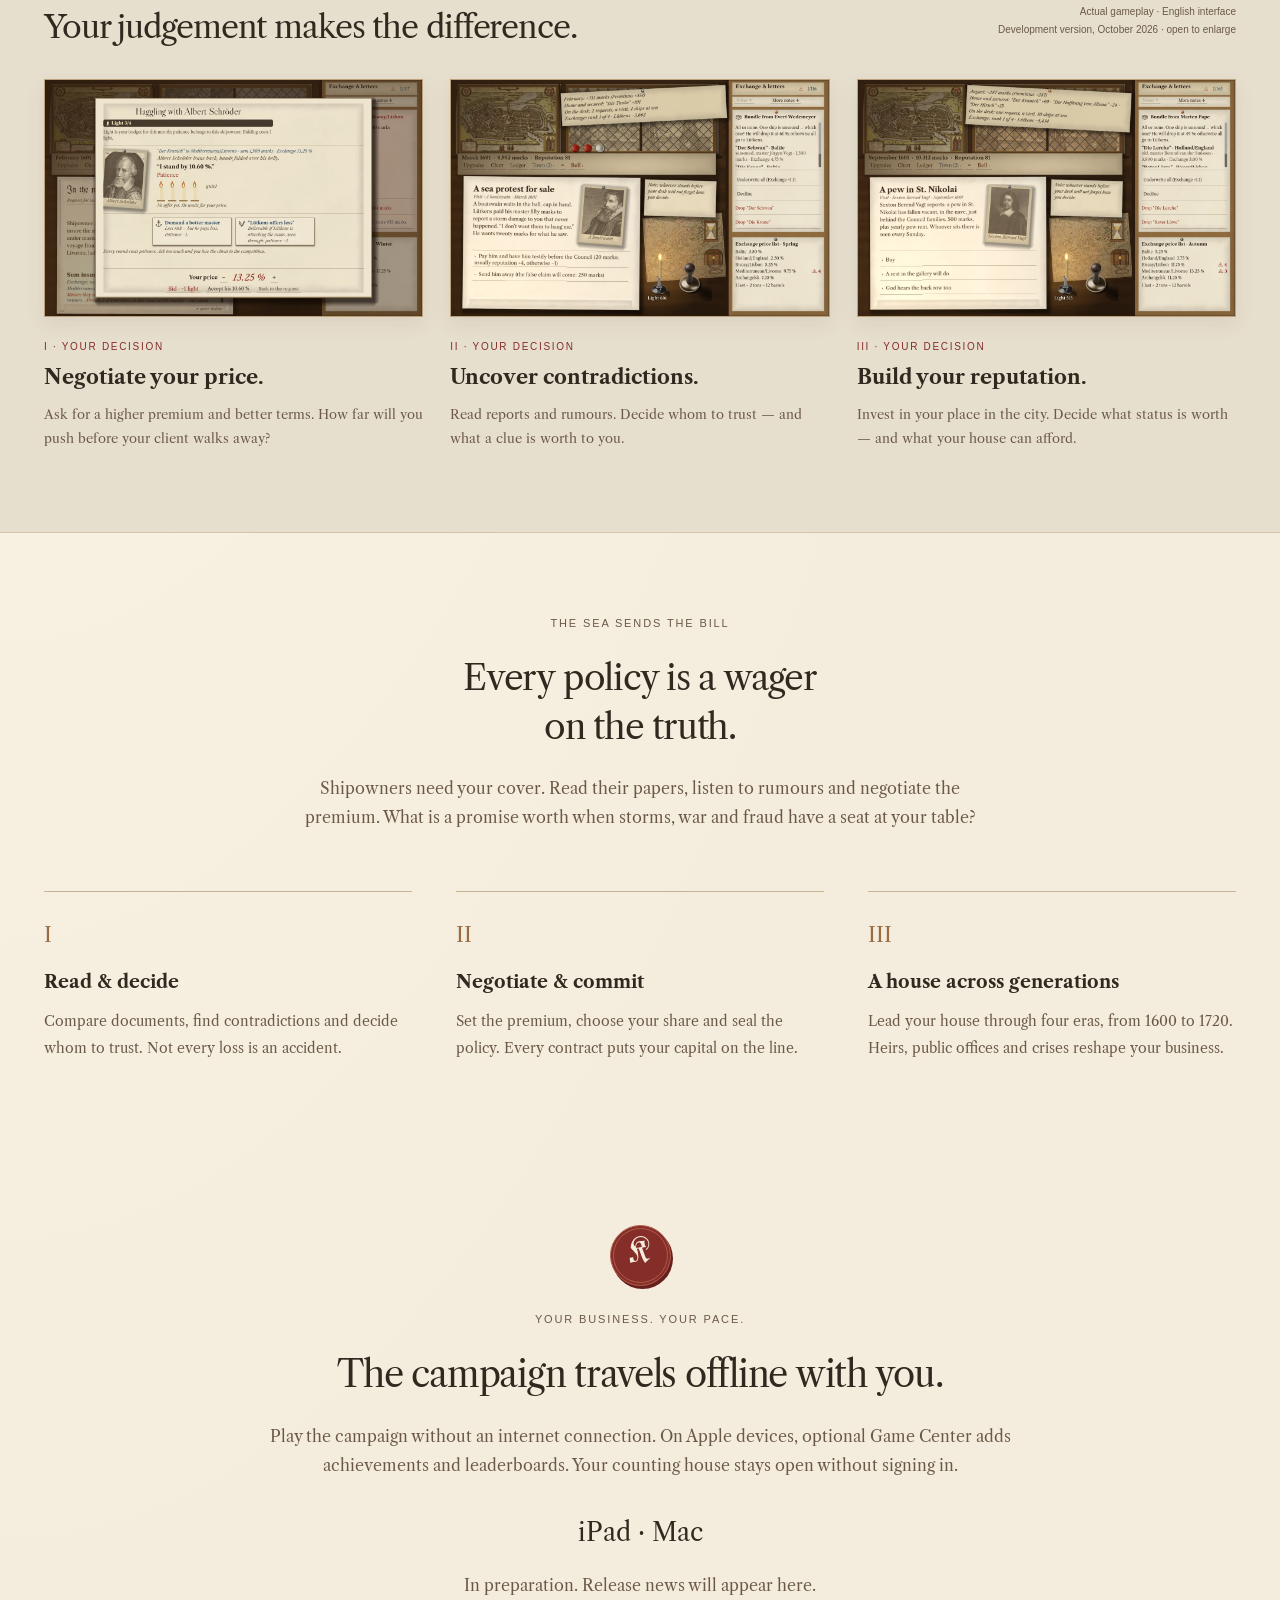
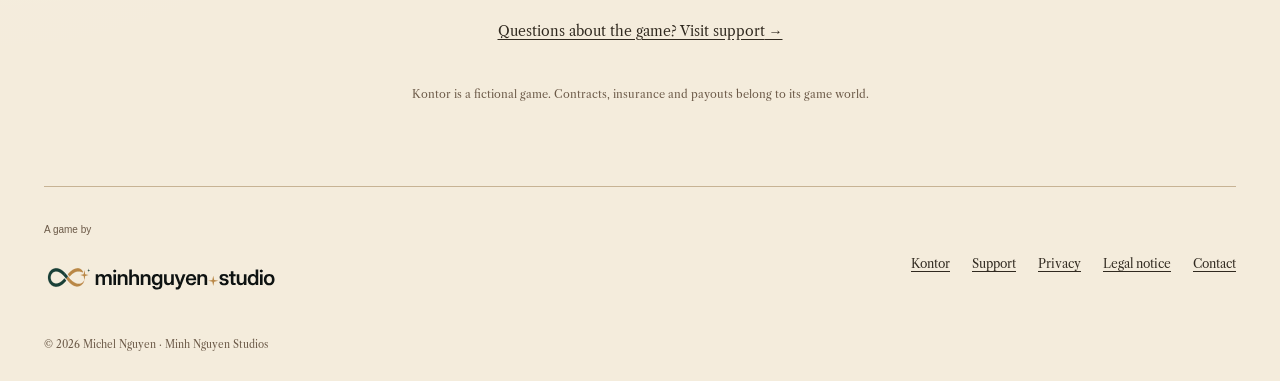
==== commit 4862b42a: "Canonical-Links auf minh.systems, WebP-Bilder, Seitentitel, ?lang=en mit hreflang, robots.txt und Si" ====
--- a/index.html
+++ b/index.html
@@ -1,14 +1,16 @@
 <!doctype html>
 <html lang="de"><head><meta charset="utf-8"><meta name="viewport" content="width=device-width, initial-scale=1">
-<title>Dein Siegel. Dein Risiko. · Kontor</title><meta name="description" content="Historische Strategie im Hamburg des 17. Jahrhunderts. Versichere Schiffe, prüfe Dokumente und führe dein Handelshaus durch vier Epochen.">
-<meta name="theme-color" content="#f4ecdc"><link rel="canonical" href="https://minh.systems/Kontor/">
+<title>Kontor – Assekuradeur · Hamburg 1600</title><meta name="description" content="Historische Strategie im Hamburg des 17. Jahrhunderts. Versichere Schiffe, prüfe Dokumente und führe dein Handelshaus durch vier Epochen.">
+<meta name="theme-color" content="#f4ecdc"><link rel="canonical" href="https://minh.systems/Kontor/"><link rel="alternate" hreflang="de" href="https://minh.systems/Kontor/"><link rel="alternate" hreflang="en" href="https://minh.systems/Kontor/?lang=en"><link rel="alternate" hreflang="x-default" href="https://minh.systems/Kontor/">
 <meta property="og:title" content="Kontor – Assekuradeur"><meta property="og:description" content="Hamburg, 1600. Dein Siegel. Dein Risiko."><meta property="og:type" content="website"><meta property="og:image" content="https://minh.systems/Kontor/assets/kontor-illustration.png">
 <link rel="icon" href="assets/seal.svg" type="image/svg+xml"><link rel="stylesheet" href="style.css"><script src="lang.js"></script></head><body>
 <a class="skip" href="#main"><span data-lang="de" lang="de">Zum Inhalt</span><span data-lang="en" lang="en">Skip to content</span></a>
 <header class="site-header wrap"><a class="wordmark" href="./" aria-label="Kontor">Kontor<span class="brand-sub">1600 · HAMBURG · 1720</span></a>
-<nav aria-label="Hauptnavigation" data-nav-label><a href="./#spiel"><span data-lang="de" lang="de">Das Spiel</span><span data-lang="en" lang="en">The game</span></a><a href="support.html">Support</a><div class="languages" role="group" aria-label="Language"><button type="button" data-set-lang="de" aria-pressed="true">DE</button><span aria-hidden="true">/</span><button type="button" data-set-lang="en" aria-pressed="false">EN</button></div></nav></header><main id="main"><section class="hero wrap"><div class="hero-copy"><p class="eyebrow"><span data-lang="de" lang="de">Historische Strategie · Prüfen · Verhandeln · Haften</span><span data-lang="en" lang="en">Historical strategy · Investigate · Negotiate · Take the risk</span></p><h1><span data-lang="de" lang="de">Dein Siegel.<br>Dein Risiko.</span><span data-lang="en" lang="en">Your seal.<br>Your risk.</span></h1><p><span data-lang="de" lang="de">Hamburg, 1600. Ein Pult an der Börse. Ein Schiff auf hoher See. Und eine Unterschrift, die dein Haus reich machen kann — oder ruinieren.</span><span data-lang="en" lang="en">Hamburg, 1600. A desk at the Exchange. A ship on the open sea. And a signature that could make your house a fortune — or ruin it.</span></p><div class="hero-actions"><a class="button" href="#spiel"><span data-lang="de" lang="de">Das Spiel entdecken</span><span data-lang="en" lang="en">Discover the game</span> <span aria-hidden="true">↗</span></a><a class="gameplay-link" href="#spielbilder"><span data-lang="de" lang="de">Spielbilder ansehen</span><span data-lang="en" lang="en">See gameplay</span> <span aria-hidden="true">↓</span></a></div><p class="availability"><span data-lang="de" lang="de">Für iPad und Mac in Vorbereitung</span><span data-lang="en" lang="en">In preparation for iPad and Mac</span></p></div><figure class="hero-art"><img src="assets/kontor-illustration.png" alt="" width="1232" height="706" fetchpriority="high"><figcaption><span data-lang="de" lang="de">Illustration zur Spielwelt · kein Spielbild</span><span data-lang="en" lang="en">World illustration · not gameplay</span></figcaption></figure></section>
+<nav aria-label="Hauptnavigation" data-nav-label><a href="./#spiel"><span data-lang="de" lang="de">Das Spiel</span><span data-lang="en" lang="en">The game</span></a><a href="support.html">Support</a><div class="languages" role="group" aria-label="Language"><button type="button" data-set-lang="de" aria-pressed="true">DE</button><span aria-hidden="true">/</span><button type="button" data-set-lang="en" aria-pressed="false">EN</button></div></nav></header><main id="main"><section class="hero wrap"><div class="hero-copy"><p class="eyebrow"><span data-lang="de" lang="de">Historische Strategie · Prüfen · Verhandeln · Haften</span><span data-lang="en" lang="en">Historical strategy · Investigate · Negotiate · Take the risk</span></p><h1><span data-lang="de" lang="de">Dein Siegel.<br>Dein Risiko.</span><span data-lang="en" lang="en">Your seal.<br>Your risk.</span></h1><p><span data-lang="de" lang="de">Hamburg, 1600. Ein Pult an der Börse. Ein Schiff auf hoher See. Und eine Unterschrift, die dein Haus reich machen kann — oder ruinieren.</span><span data-lang="en" lang="en">Hamburg, 1600. A desk at the Exchange. A ship on the open sea. And a signature that could make your house a fortune — or ruin it.</span></p><div class="hero-actions"><a class="button" href="#spiel"><span data-lang="de" lang="de">Das Spiel entdecken</span><span data-lang="en" lang="en">Discover the game</span> <span aria-hidden="true">↗</span></a><a class="gameplay-link" href="#spielbilder"><span data-lang="de" lang="de">Spielbilder ansehen</span><span data-lang="en" lang="en">See gameplay</span> <span aria-hidden="true">↓</span></a></div><p class="availability"><span data-lang="de" lang="de">Für iPad und Mac in Vorbereitung</span><span data-lang="en" lang="en">In preparation for iPad and Mac</span></p></div><figure class="hero-art"><img src="assets/kontor-illustration.webp" alt="" width="1232" height="706" fetchpriority="high"><figcaption><span data-lang="de" lang="de">Illustration zur Spielwelt · kein Spielbild</span><span data-lang="en" lang="en">World illustration · not gameplay</span></figcaption></figure></section>
 <div class="folio wrap"><span>HAMBURG · 1600</span><span><span data-lang="de" lang="de">Vier Epochen. Ein Handelshaus.</span><span data-lang="en" lang="en">Four eras. One trading house.</span></span><span>1720 · LONDON</span></div>
 <section class="preview-section wrap section" id="spielvideo" aria-labelledby="preview-title"><div class="section-heading"><div><p class="eyebrow"><span data-lang="de" lang="de">25 Sekunden am Pult</span><span data-lang="en" lang="en">25 seconds at the desk</span></p><h2 id="preview-title"><span data-lang="de" lang="de">Erst prüfen. Dann besiegeln.</span><span data-lang="en" lang="en">Read the evidence. Then seal.</span></h2></div><p class="small-note"><span data-lang="de" lang="de">Echte Spielszenen · mit Spielton und Musik<br>Geschnittener Mitschnitt · Oktober 2026</span><span data-lang="en" lang="en">Actual gameplay · game audio and music<br>Edited capture · October 2026</span></p></div><div class="preview-layout"><video controls playsinline preload="none" width="1280" height="800" src="assets/kontor-preview-de.mp4" poster="assets/kontor-preview-de-poster.jpg" data-video-src-de="assets/kontor-preview-de.mp4" data-video-src-en="assets/kontor-preview-en.mp4" data-video-poster-de="assets/kontor-preview-de-poster.jpg" data-video-poster-en="assets/kontor-preview-en-poster.jpg" aria-describedby="preview-summary"><span data-lang="de" lang="de">Dein Browser unterstützt dieses Video nicht.</span><span data-lang="en" lang="en">Your browser does not support this video.</span></video><div class="preview-summary" id="preview-summary"><p class="small-note"><a href="imprint.html"><span data-lang="de" lang="de">Musik- und Bildnachweise</span><span data-lang="en" lang="en">Music and artwork credits</span></a></p><h3><span data-lang="de" lang="de">Information wird zu Verantwortung.</span><span data-lang="en" lang="en">Information becomes responsibility.</span></h3><p><span data-lang="de" lang="de">Vergleiche die Papiere und entdecke die falsche Angabe. Verhandle die Prämie, setze dein Siegel — und behalte die Schiffe auf See im Blick.</span><span data-lang="en" lang="en">Compare the papers and find the false claim. Negotiate the premium, place your seal — and follow the ships at sea.</span></p><p><span data-lang="de" lang="de">Der Film zeigt Dokumentenprüfung, Verhandlung, Vertragsabschluss und eintreffende Nachrichten aus dem Spiel.</span><span data-lang="en" lang="en">The video shows document inspection, negotiation, signing a policy and incoming news from the game.</span></p><a class="text-link" href="#spielbilder"><span data-lang="de" lang="de">Die Spielbilder in Ruhe ansehen</span><span data-lang="en" lang="en">Take a closer look at the screenshots</span> ↓</a></div></div></section>
-<section class="gallery-section section" id="spielbilder" aria-labelledby="gameplay-title" tabindex="-1"><div class="wrap"><div class="section-heading"><div><p class="eyebrow"><span data-lang="de" lang="de">So spielst du Kontor</span><span data-lang="en" lang="en">How you play Kontor</span></p><h2 id="gameplay-title"><span data-lang="de" lang="de">Dein Urteil macht den Unterschied.</span><span data-lang="en" lang="en">Your judgement makes the difference.</span></h2></div><p class="small-note"><span data-lang="de" lang="de">Echte Spielbilder · deutsche Oberfläche<br>Entwicklungsstand Oktober 2026 · zum Vergrößern öffnen</span><span data-lang="en" lang="en">Actual gameplay · English interface<br>Development version, October 2026 · open to enlarge</span></p></div><div class="gallery gameplay-story"><figure><a href="assets/gameplay-duell-de.png" data-href-de="assets/gameplay-duell-de.png" data-href-en="assets/gameplay-duell-en.png"><img src="assets/gameplay-duell-de.png" data-src-de="assets/gameplay-duell-de.png" data-src-en="assets/gameplay-duell-en.png" alt="Verhandlung mit Albert Schröder über die Versicherungsprämie." data-alt-de="Verhandlung mit Albert Schröder über die Versicherungsprämie." data-alt-en="Negotiation with Albert Schröder over an insurance premium." loading="lazy" width="1280" height="800"></a><figcaption><span class="eyebrow step-number">I · <span data-lang="de" lang="de">Deine Entscheidung</span><span data-lang="en" lang="en">Your decision</span></span><h3><span data-lang="de" lang="de">Verhandle deinen Preis.</span><span data-lang="en" lang="en">Negotiate your price.</span></h3><p><span data-lang="de" lang="de">Fordere eine höhere Prämie und bessere Bedingungen. Wie weit gehst du, bevor dein Kunde abspringt?</span><span data-lang="en" lang="en">Ask for a higher premium and better terms. How far will you push before your client walks away?</span></p></figcaption></figure><figure><a href="assets/gameplay-besuch-de.png" data-href-de="assets/gameplay-besuch-de.png" data-href-en="assets/gameplay-besuch-en.png"><img src="assets/gameplay-besuch-de.png" data-src-de="assets/gameplay-besuch-de.png" data-src-en="assets/gameplay-besuch-en.png" alt="Besuch eines Bootsmanns mit einer Entscheidung über einen Betrugsverdacht." data-alt-de="Besuch eines Bootsmanns mit einer Entscheidung über einen Betrugsverdacht." data-alt-en="A boatswain visits with a decision about suspected fraud." loading="lazy" width="1280" height="800"></a><figcaption><span class="eyebrow step-number">II · <span data-lang="de" lang="de">Deine Entscheidung</span><span data-lang="en" lang="en">Your decision</span></span><h3><span data-lang="de" lang="de">Decke Widersprüche auf.</span><span data-lang="en" lang="en">Uncover contradictions.</span></h3><p><span data-lang="de" lang="de">Lies Berichte und Gerüchte. Entscheide, wem du vertraust — und was dir ein Hinweis wert ist.</span><span data-lang="en" lang="en">Read reports and rumours. Decide whom to trust — and what a clue is worth to you.</span></p></figcaption></figure><figure><a href="assets/gameplay-pinn-m20-de.png" data-href-de="assets/gameplay-pinn-m20-de.png" data-href-en="assets/gameplay-pinn-m20-en.png"><img src="assets/gameplay-pinn-m20-de.png" data-src-de="assets/gameplay-pinn-m20-de.png" data-src-en="assets/gameplay-pinn-m20-en.png" alt="Ein Kirchenstuhl steht zum Kauf: eine Entscheidung über Geld und gesellschaftliches Ansehen." data-alt-de="Ein Kirchenstuhl steht zum Kauf: eine Entscheidung über Geld und gesellschaftliches Ansehen." data-alt-en="A church pew is offered for sale: a decision about money and social standing." loading="lazy" width="1280" height="800"></a><figcaption><span class="eyebrow step-number">III · <span data-lang="de" lang="de">Deine Entscheidung</span><span data-lang="en" lang="en">Your decision</span></span><h3><span data-lang="de" lang="de">Baue deinen Ruf aus.</span><span data-lang="en" lang="en">Build your reputation.</span></h3><p><span data-lang="de" lang="de">Investiere in deinen Platz in der Stadt. Entscheide, was dir Ansehen wert ist — und was dein Haus sich leisten kann.</span><span data-lang="en" lang="en">Invest in your place in the city. Decide what status is worth — and what your house can afford.</span></p></figcaption></figure></div></div></section>
+<section class="gallery-section section" id="spielbilder" aria-labelledby="gameplay-title" tabindex="-1"><div class="wrap"><div class="section-heading"><div><p class="eyebrow"><span data-lang="de" lang="de">So spielst du Kontor</span><span data-lang="en" lang="en">How you play Kontor</span></p><h2 id="gameplay-title"><span data-lang="de" lang="de">Dein Urteil macht den Unterschied.</span><span data-lang="en" lang="en">Your judgement makes the difference.</span></h2></div><p class="small-note"><span data-lang="de" lang="de">Echte Spielbilder · deutsche Oberfläche<br>Entwicklungsstand Oktober 2026 · zum Vergrößern öffnen</span><span data-lang="en" lang="en">Actual gameplay · English interface<br>Development version, October 2026 · open to enlarge</span></p></div><div class="gallery gameplay-story"><figure><a href="assets/gameplay-duell-de.webp" data-href-de="assets/gameplay-duell-de.webp" data-href-en="assets/gameplay-duell-en.webp"><img src="assets/gameplay-duell-de.webp" data-src-de="assets/gameplay-duell-de.webp" data-src-en="assets/gameplay-duell-en.webp" alt="Verhandlung mit Albert Schröder über die Versicherungsprämie." data-alt-de="Verhandlung mit Albert Schröder über die Versicherungsprämie." data-alt-en="Negotiation with Albert Schröder over an insurance premium." loading="lazy" width="1280" height="800"></a><figcaption><span class="eyebrow step-number">I · <span data-lang="de" lang="de">Deine Entscheidung</span><span data-lang="en" lang="en">Your decision</span></span><h3><span data-lang="de" lang="de">Verhandle deinen Preis.</span><span data-lang="en" lang="en">Negotiate your price.</span></h3><p><span data-lang="de" lang="de">Fordere eine höhere Prämie und bessere Bedingungen. Wie weit gehst du, bevor dein Kunde abspringt?</span><span data-lang="en" lang="en">Ask for a higher premium and better terms. How far will you push before your client walks away?</span></p></figcaption></figure><figure><a href="assets/gameplay-besuch-de.webp" data-href-de="assets/gameplay-besuch-de.webp" data-href-en="assets/gameplay-besuch-en.webp"><img src="assets/gameplay-besuch-de.webp" data-src-de="assets/gameplay-besuch-de.webp" data-src-en="assets/gameplay-besuch-en.webp" alt="Besuch eines Bootsmanns mit einer Entscheidung über einen Betrugsverdacht." data-alt-de="Besuch eines Bootsmanns mit einer Entscheidung über einen Betrugsverdacht." data-alt-en="A boatswain visits with a decision about suspected fraud." loading="lazy" width="1280" height="800"></a><figcaption><span class="eyebrow step-number">II · <span data-lang="de" lang="de">Deine Entscheidung</span><span data-lang="en" lang="en">Your decision</span></span><h3><span data-lang="de" lang="de">Decke Widersprüche auf.</span><span data-lang="en" lang="en">Uncover contradictions.</span></h3><p><span data-lang="de" lang="de">Lies Berichte und Gerüchte. Entscheide, wem du vertraust — und was dir ein Hinweis wert ist.</span><span data-lang="en" lang="en">Read reports and rumours. Decide whom to trust — and what a clue is worth to you.</span></p></figcaption></figure><figure><a href="assets/gameplay-pinn-m20-de.webp" data-href-de="assets/gameplay-pinn-m20-de.webp" data-href-en="assets/gameplay-pinn-m20-en.webp"><img src="assets/gameplay-pinn-m20-de.webp" data-src-de="assets/gameplay-pinn-m20-de.webp" data-src-en="assets/gameplay-pinn-m20-en.webp" alt="Ein Kirchenstuhl steht zum Kauf: eine Entscheidung über Geld und gesellschaftliches Ansehen." data-alt-de="Ein Kirchenstuhl steht zum Kauf: eine Entscheidung über Geld und gesellschaftliches Ansehen." data-alt-en="A church pew is offered for sale: a decision about money and social standing." loading="lazy" width="1280" height="800"></a><figcaption><span class="eyebrow step-number">III · <span data-lang="de" lang="de">Deine Entscheidung</span><span data-lang="en" lang="en">Your decision</span></span><h3><span data-lang="de" lang="de">Baue deinen Ruf aus.</span><span data-lang="en" lang="en">Build your reputation.</span></h3><p><span data-lang="de" lang="de">Investiere in deinen Platz in der Stadt. Entscheide, was dir Ansehen wert ist — und was dein Haus sich leisten kann.</span><span data-lang="en" lang="en">Invest in your place in the city. Decide what status is worth — and what your house can afford.</span></p></figcaption></figure></div></div></section>
 <section class="intro wrap section" id="spiel"><p class="eyebrow"><span data-lang="de" lang="de">Das Meer schreibt die Rechnung</span><span data-lang="en" lang="en">The sea sends the bill</span></p><h2><span data-lang="de" lang="de">Jede Police ist eine Wette<br>auf die Wahrheit.</span><span data-lang="en" lang="en">Every policy is a wager<br>on the truth.</span></h2><p><span data-lang="de" lang="de">Reeder brauchen deine Deckung. Du prüfst ihre Papiere, hörst auf Gerüchte und handelst die Prämie aus. Wie viel ist ein Versprechen wert, wenn Sturm, Krieg und Betrug mit an deinem Tisch sitzen?</span><span data-lang="en" lang="en">Shipowners need your cover. Read their papers, listen to rumours and negotiate the premium. What is a promise worth when storms, war and fraud have a seat at your table?</span></p><div class="features"><article><span class="number">I</span><h3><span data-lang="de" lang="de">Prüfen & entscheiden</span><span data-lang="en" lang="en">Read & decide</span></h3><p><span data-lang="de" lang="de">Vergleiche Dokumente, entdecke Widersprüche und entscheide, wem du vertraust. Nicht jeder Schaden ist ein Unglück.</span><span data-lang="en" lang="en">Compare documents, find contradictions and decide whom to trust. Not every loss is an accident.</span></p></article><article><span class="number">II</span><h3><span data-lang="de" lang="de">Handeln & haften</span><span data-lang="en" lang="en">Negotiate & commit</span></h3><p><span data-lang="de" lang="de">Setze die Prämie, wähle deinen Anteil und besiegle die Police. Jeder Vertrag bindet dein Kapital.</span><span data-lang="en" lang="en">Set the premium, choose your share and seal the policy. Every contract puts your capital on the line.</span></p></article><article><span class="number">III</span><h3><span data-lang="de" lang="de">Ein Haus über Generationen</span><span data-lang="en" lang="en">A house across generations</span></h3><p><span data-lang="de" lang="de">Führe dein Haus durch vier Epochen von 1600 bis 1720. Erben, Ämter und Krisen verändern dein Geschäft.</span><span data-lang="en" lang="en">Lead your house through four eras, from 1600 to 1720. Heirs, public offices and crises reshape your business.</span></p></article></div></section>
-<section class="closing wrap section"><div class="seal" aria-hidden="true">K</div><p class="eyebrow"><span data-lang="de" lang="de">Dein Geschäft. Dein Tempo.</span><span data-lang="en" lang="en">Your business. Your pace.</span></p><h2><span data-lang="de" lang="de">Die Kampagne reist offline mit.</span><span data-lang="en" lang="en">The campaign travels offline with you.</span></h2><p><span data-lang="de" lang="de">Spiele die Kampagne ohne Internetverbindung. Auf Apple-Geräten ergänzt optionales Game Center Erfolge und Bestenlisten. Das Kontor bleibt auch ohne Anmeldung geöffnet.</span><span data-lang="en" lang="en">Play the campaign without an internet connection. On Apple devices, optional Game Center adds achievements and leaderboards. Your counting house stays open without signing in.</span></p><p class="platform">iPad · Mac</p><p><span data-lang="de" lang="de">In Vorbereitung. Neuigkeiten zur Veröffentlichung folgen hier.</span><span data-lang="en" lang="en">In preparation. Release news will appear here.</span></p><a class="text-link" href="support.html"><span data-lang="de" lang="de">Fragen zum Spiel? Zum Support</span><span data-lang="en" lang="en">Questions about the game? Visit support</span> →</a><p class="fiction"><span data-lang="de" lang="de">Kontor ist ein fiktionales Spiel. Verträge, Versicherungen und Auszahlungen sind Teil der Spielwelt.</span><span data-lang="en" lang="en">Kontor is a fictional game. Contracts, insurance and payouts belong to its game world.</span></p></section></main><footer class="site-footer wrap"><a class="studio" href="https://minh.systems/"><span data-lang="de" lang="de">Ein Spiel von</span><span data-lang="en" lang="en">A game by</span><img src="assets/minh_studios.png" alt="minh.studios – Minh Nguyen Studios" width="240" height="60" loading="lazy"></a><div class="footer-links"><a href="./">Kontor</a><a href="support.html">Support</a><a href="privacy.html"><span data-lang="de" lang="de">Datenschutz</span><span data-lang="en" lang="en">Privacy</span></a><a href="imprint.html"><span data-lang="de" lang="de">Impressum</span><span data-lang="en" lang="en">Legal notice</span></a><a href="mailto:mip@gmx.biz"><span data-lang="de" lang="de">Kontakt</span><span data-lang="en" lang="en">Contact</span></a></div><p>© 2026 Michel Nguyen · Minh Nguyen Studios</p></footer></body></html>+<section class="closing wrap section"><div class="seal" aria-hidden="true">K</div><p class="eyebrow"><span data-lang="de" lang="de">Dein Geschäft. Dein Tempo.</span><span data-lang="en" lang="en">Your business. Your pace.</span></p><h2><span data-lang="de" lang="de">Die Kampagne reist offline mit.</span><span data-lang="en" lang="en">The campaign travels offline with you.</span></h2><p><span data-lang="de" lang="de">Spiele die Kampagne ohne Internetverbindung. Auf Apple-Geräten ergänzt optionales Game Center Erfolge und Bestenlisten. Das Kontor bleibt auch ohne Anmeldung geöffnet.</span><span data-lang="en" lang="en">Play the campaign without an internet connection. On Apple devices, optional Game Center adds achievements and leaderboards. Your counting house stays open without signing in.</span></p><p class="platform">iPad · Mac</p><!-- Zum Launch: offizielles Badge von https://developer.apple.com/app-store/marketing/guidelines/ als assets/app-store-badge-de.svg / -en.svg ablegen, APP-ID eintragen, Block einkommentieren und den „In Vorbereitung“-Absatz darunter entfernen.
+<a class="store-badge" href="https://apps.apple.com/app/idAPP-ID"><img src="assets/app-store-badge-de.svg" data-src-de="assets/app-store-badge-de.svg" data-src-en="assets/app-store-badge-en.svg" alt="Laden im App Store" data-alt-de="Laden im App Store" data-alt-en="Download on the App Store" width="160" height="54"></a>
+--><p><span data-lang="de" lang="de">In Vorbereitung. Neuigkeiten zur Veröffentlichung folgen hier.</span><span data-lang="en" lang="en">In preparation. Release news will appear here.</span></p><a class="text-link" href="support.html"><span data-lang="de" lang="de">Fragen zum Spiel? Zum Support</span><span data-lang="en" lang="en">Questions about the game? Visit support</span> →</a><p class="fiction"><span data-lang="de" lang="de">Kontor ist ein fiktionales Spiel. Verträge, Versicherungen und Auszahlungen sind Teil der Spielwelt.</span><span data-lang="en" lang="en">Kontor is a fictional game. Contracts, insurance and payouts belong to its game world.</span></p></section></main><footer class="site-footer wrap"><a class="studio" href="https://minh.systems/"><span data-lang="de" lang="de">Ein Spiel von</span><span data-lang="en" lang="en">A game by</span><img src="assets/minhnguyen-studio.svg" alt="Minh Nguyen Studios" width="240" height="56" loading="lazy"></a><div class="footer-links"><a href="./">Kontor</a><a href="support.html">Support</a><a href="privacy.html"><span data-lang="de" lang="de">Datenschutz</span><span data-lang="en" lang="en">Privacy</span></a><a href="imprint.html"><span data-lang="de" lang="de">Impressum</span><span data-lang="en" lang="en">Legal notice</span></a><a href="mailto:mip@gmx.biz"><span data-lang="de" lang="de">Kontakt</span><span data-lang="en" lang="en">Contact</span></a></div><p>© 2026 Michel Nguyen · Minh Nguyen Studios</p></footer></body></html>
--- a/style.css
+++ b/style.css
@@ -1,5 +1,5 @@
 @font-face{font-family:Caslon;src:url('assets/fonts/LibreCaslonText-Regular.ttf') format('truetype');font-style:normal;font-weight:400;font-display:swap}@font-face{font-family:Caslon;src:url('assets/fonts/LibreCaslonText-Bold.ttf') format('truetype');font-style:normal;font-weight:700;font-display:swap}@font-face{font-family:Kontor;src:url('assets/fonts/Fraktur-yfrak.otf') format('opentype');font-display:swap}
-:root{--paper:#f4ecdc;--ink:#30291f;--muted:#6b5947;--copper:#9a6c42;--line:#c7b394;--red:#842d29;--blue:#2d4c5a}*{box-sizing:border-box}html{scroll-behavior:smooth;scroll-padding-top:1.5rem}body{margin:0;background:var(--paper);color:var(--ink);font:16px/1.8 Caslon,Georgia,serif;background-image:radial-gradient(ellipse at top left,#fff9ed 0,transparent 65%)}[data-lang="en"]{display:none}html[lang="en"] [data-lang="de"]{display:none}html[lang="en"] [data-lang="en"]{display:revert}a{color:inherit;text-underline-offset:.22em}button{font:inherit}a,button{-webkit-tap-highlight-color:transparent}a:focus-visible,button:focus-visible{outline:3px solid var(--blue);outline-offset:5px}img{max-width:100%;height:auto;display:block}.wrap{width:min(1240px,calc(100% - 88px));margin-inline:auto}.site-header{display:flex;justify-content:space-between;align-items:center;gap:30px;padding:25px 0;border-bottom:1px solid var(--line)}.wordmark{font:49px/1 Kontor,Georgia,serif;text-decoration:none}.brand-sub{display:block;font:9px/1.8 Caslon,Georgia,serif;letter-spacing:.19em;margin-top:8px}.site-header nav{display:flex;align-items:center;gap:30px;font-size:13px}.site-header nav>a{text-decoration:none}.site-header nav>a:hover,.text-link:hover{color:var(--red)}.languages{display:flex;align-items:center;gap:7px;font:12px/1.5 Arial,sans-serif}.languages button{cursor:pointer;border:0;background:none;color:var(--muted);min-height:44px;padding:7px}.languages button[aria-pressed="true"]{font-weight:700;color:var(--red);text-decoration:underline;text-underline-offset:6px}.hero{display:grid;grid-template-columns:.8fr 1.2fr;align-items:center;gap:52px;padding-top:64px;padding-bottom:61px}.eyebrow{font:11px/1.6 Arial,sans-serif;text-transform:uppercase;letter-spacing:.17em;color:var(--muted);margin:0 0 20px}.hero h1{font-size:clamp(38px,4.3vw,61px);line-height:1.18;font-weight:400;letter-spacing:-.045em;margin:0 0 26px}.hero-copy>p:not(.eyebrow):not(.availability){max-width:420px;font-size:16px;line-height:1.85}.button{display:inline-flex;align-items:center;gap:24px;margin-top:18px;background:var(--red);color:#fff6e6;padding:13px 23px;text-decoration:none;font-size:13px;box-shadow:0 3px 0 #60221e}.button:hover{background:#65201d}.button span:last-child{font-size:20px;line-height:1}.availability{font:11px/1.7 Arial,sans-serif;color:var(--muted);margin-top:19px}.hero-art{margin:0;position:relative}.hero-art img{aspect-ratio:1232/706;object-fit:cover;box-shadow:0 12px 25px #49351d21;border:1px solid #af8e60}.hero-art figcaption{font:9px/1.6 Arial,sans-serif;color:var(--muted);text-align:right;margin-top:10px;letter-spacing:.03em}.folio{display:flex;justify-content:space-between;gap:20px;border-block:1px solid var(--line);padding:12px 0;color:var(--muted);font:10px/1.6 Arial,sans-serif;letter-spacing:.13em;text-transform:uppercase}.section{padding-block:82px}.intro>h2,.intro>p{max-width:750px;margin-inline:auto;text-align:center}h2{font-size:35px;line-height:1.4;font-weight:400;letter-spacing:-.035em;margin:0 0 23px}.intro>p:not(.eyebrow){max-width:700px;color:var(--muted)}.features{display:grid;grid-template-columns:repeat(3,1fr);gap:44px;margin-top:60px}.features article{border-top:1px solid var(--line);padding-top:24px}.number{font-size:21px;color:var(--copper)}h3{font-size:18px;line-height:1.5;margin:15px 0 12px}.features p{font-size:14px;color:var(--muted);line-height:1.9;margin:0}.gallery-section{background:#e7dfce;border-block:1px solid #d6c5a9}.section-heading{display:flex;align-items:end;justify-content:space-between;gap:30px;margin-bottom:30px}.section-heading h2{margin-bottom:0}.small-note{font:11px/1.8 Arial,sans-serif;color:var(--muted);text-align:right}.gallery{display:grid;grid-template-columns:1fr 1fr;gap:32px}.gallery figure{margin:0}.gallery figure:first-child{grid-column:1/-1;width:83%;margin-inline:auto}.gallery img{border:1px solid #bca07c;box-shadow:0 7px 19px #49351d15;transition:transform .2s}.gallery a{display:block}.gallery a:hover img{transform:translateY(-3px)}.gallery figcaption{font-size:12px;color:var(--muted);margin-top:11px}.closing{text-align:center;max-width:760px}.closing h2{font-size:36px}.closing>p:not(.eyebrow):not(.platform){color:var(--muted)}.seal{display:grid;place-items:center;width:61px;height:61px;background:var(--red);border-radius:50%;color:var(--paper);font:38px/1 Kontor,Georgia,serif;margin:0 auto 25px;border:4px double #b15a49;box-shadow:2px 3px 0 #65201d}.platform{font-size:25px;margin:30px 0 0}.text-link{font-size:14px}.fiction{font-size:11px;margin:40px auto 0;max-width:540px}.site-footer{border-top:1px solid var(--line);display:flex;align-items:center;justify-content:space-between;gap:30px;flex-wrap:wrap;padding:35px 0 27px}.studio{font:10px/1.5 Arial,sans-serif;color:var(--muted);text-decoration:none}.studio img{width:320px;max-width:100%;margin-top:12px}.footer-links{display:flex;gap:22px;font-size:12px}.site-footer>p{font-size:10px;color:var(--muted);width:100%;margin:0}.document{max-width:800px;padding-block:70px 85px}.document h1{font:57px/1.25 Kontor,Georgia,serif;margin:0 0 26px}.document>p{color:var(--muted);margin-bottom:44px}.document section{margin:35px 0}.document h2{font-size:24px;margin-bottom:10px}.document section p{font-size:15px;margin-top:0}.contact{margin-top:55px;padding:28px;border:1px solid var(--line);background:#ede1cc}.contact p{margin:0}.contact .eyebrow{margin-bottom:12px}.skip{position:absolute;left:10px;top:-100px;padding:8px;background:var(--ink);color:var(--paper);z-index:10}.skip:focus{top:10px}
+:root{--paper:#f4ecdc;--ink:#30291f;--muted:#6b5947;--copper:#9a6c42;--line:#c7b394;--red:#842d29;--blue:#2d4c5a}*{box-sizing:border-box}html{scroll-behavior:smooth;scroll-padding-top:1.5rem}body{margin:0;background:var(--paper);color:var(--ink);font:16px/1.8 Caslon,Georgia,serif;background-image:radial-gradient(ellipse at top left,#fff9ed 0,transparent 65%)}[data-lang="en"]{display:none}html[lang="en"] [data-lang="de"]{display:none}html[lang="en"] [data-lang="en"]{display:revert}a{color:inherit;text-underline-offset:.22em}button{font:inherit}a,button{-webkit-tap-highlight-color:transparent}a:focus-visible,button:focus-visible{outline:3px solid var(--blue);outline-offset:5px}img{max-width:100%;height:auto;display:block}.wrap{width:min(1240px,calc(100% - 88px));margin-inline:auto}.site-header{display:flex;justify-content:space-between;align-items:center;gap:30px;padding:25px 0;border-bottom:1px solid var(--line)}.wordmark{font:49px/1 Kontor,Georgia,serif;text-decoration:none}.brand-sub{display:block;font:9px/1.8 Caslon,Georgia,serif;letter-spacing:.19em;margin-top:8px}.site-header nav{display:flex;align-items:center;gap:30px;font-size:13px}.site-header nav>a{text-decoration:none}.site-header nav>a:hover,.text-link:hover{color:var(--red)}.languages{display:flex;align-items:center;gap:7px;font:12px/1.5 Arial,sans-serif}.languages button{cursor:pointer;border:0;background:none;color:var(--muted);min-height:44px;padding:7px}.languages button[aria-pressed="true"]{font-weight:700;color:var(--red);text-decoration:underline;text-underline-offset:6px}.hero{display:grid;grid-template-columns:.8fr 1.2fr;align-items:center;gap:52px;padding-top:64px;padding-bottom:61px}.eyebrow{font:11px/1.6 Arial,sans-serif;text-transform:uppercase;letter-spacing:.17em;color:var(--muted);margin:0 0 20px}.hero h1{font-size:clamp(38px,4.3vw,61px);line-height:1.18;font-weight:400;letter-spacing:-.045em;margin:0 0 26px}.hero-copy>p:not(.eyebrow):not(.availability){max-width:420px;font-size:16px;line-height:1.85}.button{display:inline-flex;align-items:center;gap:24px;margin-top:18px;background:var(--red);color:#fff6e6;padding:13px 23px;text-decoration:none;font-size:13px;box-shadow:0 3px 0 #60221e}.button:hover{background:#65201d}.button span:last-child{font-size:20px;line-height:1}.availability{font:11px/1.7 Arial,sans-serif;color:var(--muted);margin-top:19px}.hero-art{margin:0;position:relative}.hero-art img{aspect-ratio:1232/706;object-fit:cover;box-shadow:0 12px 25px #49351d21;border:1px solid #af8e60}.hero-art figcaption{font:9px/1.6 Arial,sans-serif;color:var(--muted);text-align:right;margin-top:10px;letter-spacing:.03em}.folio{display:flex;justify-content:space-between;gap:20px;border-block:1px solid var(--line);padding:12px 0;color:var(--muted);font:10px/1.6 Arial,sans-serif;letter-spacing:.13em;text-transform:uppercase}.section{padding-block:82px}.intro>h2,.intro>p{max-width:750px;margin-inline:auto;text-align:center}h2{font-size:35px;line-height:1.4;font-weight:400;letter-spacing:-.035em;margin:0 0 23px}.intro>p:not(.eyebrow){max-width:700px;color:var(--muted)}.features{display:grid;grid-template-columns:repeat(3,1fr);gap:44px;margin-top:60px}.features article{border-top:1px solid var(--line);padding-top:24px}.number{font-size:21px;color:var(--copper)}h3{font-size:18px;line-height:1.5;margin:15px 0 12px}.features p{font-size:14px;color:var(--muted);line-height:1.9;margin:0}.gallery-section{background:#e7dfce;border-block:1px solid #d6c5a9}.section-heading{display:flex;align-items:end;justify-content:space-between;gap:30px;margin-bottom:30px}.section-heading h2{margin-bottom:0}.small-note{font:11px/1.8 Arial,sans-serif;color:var(--muted);text-align:right}.gallery{display:grid;grid-template-columns:1fr 1fr;gap:32px}.gallery figure{margin:0}.gallery figure:first-child{grid-column:1/-1;width:83%;margin-inline:auto}.gallery img{border:1px solid #bca07c;box-shadow:0 7px 19px #49351d15;transition:transform .2s}.gallery a{display:block}.gallery a:hover img{transform:translateY(-3px)}.gallery figcaption{font-size:12px;color:var(--muted);margin-top:11px}.closing{text-align:center;max-width:760px}.closing h2{font-size:36px}.closing>p:not(.eyebrow):not(.platform){color:var(--muted)}.seal{display:grid;place-items:center;width:61px;height:61px;background:var(--red);border-radius:50%;color:var(--paper);font:38px/1 Kontor,Georgia,serif;margin:0 auto 25px;border:4px double #b15a49;box-shadow:2px 3px 0 #65201d}.platform{font-size:25px;margin:30px 0 0}.text-link{font-size:14px}.fiction{font-size:11px;margin:40px auto 0;max-width:540px}.site-footer{border-top:1px solid var(--line);display:flex;align-items:center;justify-content:space-between;gap:30px;flex-wrap:wrap;padding:35px 0 27px}.studio{font:10px/1.5 Arial,sans-serif;color:var(--muted);text-decoration:none}.studio img{width:240px;max-width:100%;margin-top:12px}.footer-links{display:flex;gap:22px;font-size:12px}.site-footer>p{font-size:10px;color:var(--muted);width:100%;margin:0}.document{max-width:800px;padding-block:70px 85px}.document h1{font:57px/1.25 Kontor,Georgia,serif;margin:0 0 26px}.document>p{color:var(--muted);margin-bottom:44px}.document section{margin:35px 0}.document h2{font-size:24px;margin-bottom:10px}.document section p{font-size:15px;margin-top:0}.contact{margin-top:55px;padding:28px;border:1px solid var(--line);background:#ede1cc}.contact p{margin:0}.contact .eyebrow{margin-bottom:12px}.skip{position:absolute;left:10px;top:-100px;padding:8px;background:var(--ink);color:var(--paper);z-index:10}.skip:focus{top:10px}
 @media(min-width:1450px){.hero{gap:65px}.hero-art{margin-right:-10px}}@media(max-width:1000px){.wrap{width:calc(100% - 48px)}.hero{gap:28px;grid-template-columns:.9fr 1.1fr}.hero h1{font-size:42px}.hero-copy>p:not(.eyebrow):not(.availability){font-size:14px}.features{gap:24px}.section{padding-block:60px}.hero-art img{aspect-ratio:1.25;object-position:60% center}.hero-art figcaption{font-size:8px}}@media(max-width:700px){.wrap{width:calc(100% - 36px)}.site-header{padding-block:20px;gap:15px}.wordmark{font-size:40px}.brand-sub{font-size:7px}.site-header nav{gap:13px;font-size:11px}.languages{gap:1px;font-size:10px}.languages button{padding:4px}.hero{grid-template-columns:1fr;padding-top:40px;padding-bottom:34px;gap:33px}.hero h1{font-size:49px;max-width:100%;letter-spacing:-.045em}.hero-copy>p:not(.eyebrow):not(.availability){font-size:15px;max-width:500px}.hero-art img{aspect-ratio:1232/706}.hero-art figcaption{font-size:9px}.folio{font-size:8px;letter-spacing:.06em}.folio span:first-child,.folio span:last-child{max-width:78px}.folio span:nth-child(2){text-align:center}.section{padding-block:48px}h2,.closing h2{font-size:29px}.features{grid-template-columns:1fr;gap:28px;margin-top:35px}.features article{padding-top:16px}.features h3{margin-top:7px}.features p{font-size:14px}.section-heading{display:block}.small-note{text-align:left}.gallery{grid-template-columns:1fr;gap:26px}.gallery figure:first-child{width:100%}.gallery figcaption{font-size:11px}.closing{max-width:calc(100% - 36px)}.site-footer{gap:22px}.footer-links{gap:17px;flex-wrap:wrap}.site-footer>p{font-size:9px}.document{padding-block:45px 55px}.document h1{font-size:46px}.document h2{font-size:22px}.document section p{font-size:14px}.document a{overflow-wrap:anywhere}}@media(prefers-reduced-motion:reduce){html{scroll-behavior:auto}.gallery img{transition:none}}
 
 /* Gameplay proof appears directly after the hero, with localized full-size links. */
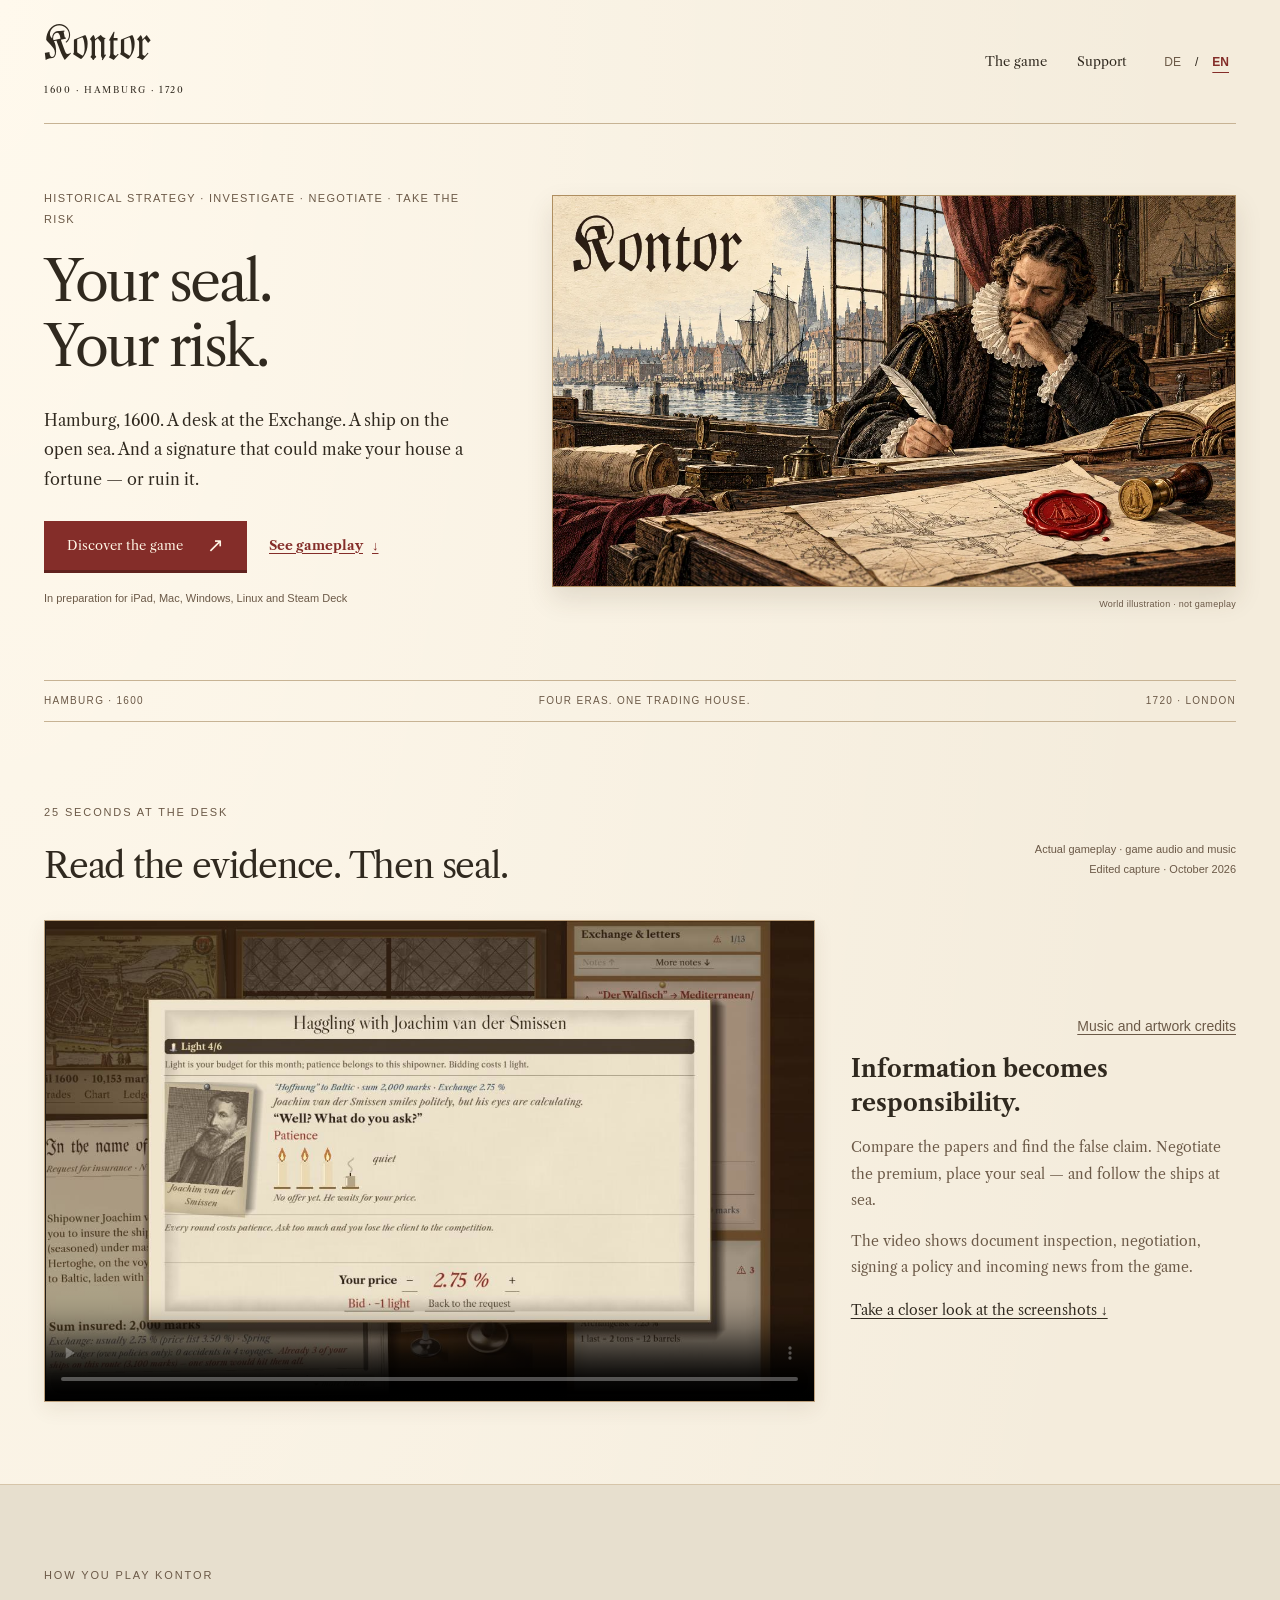
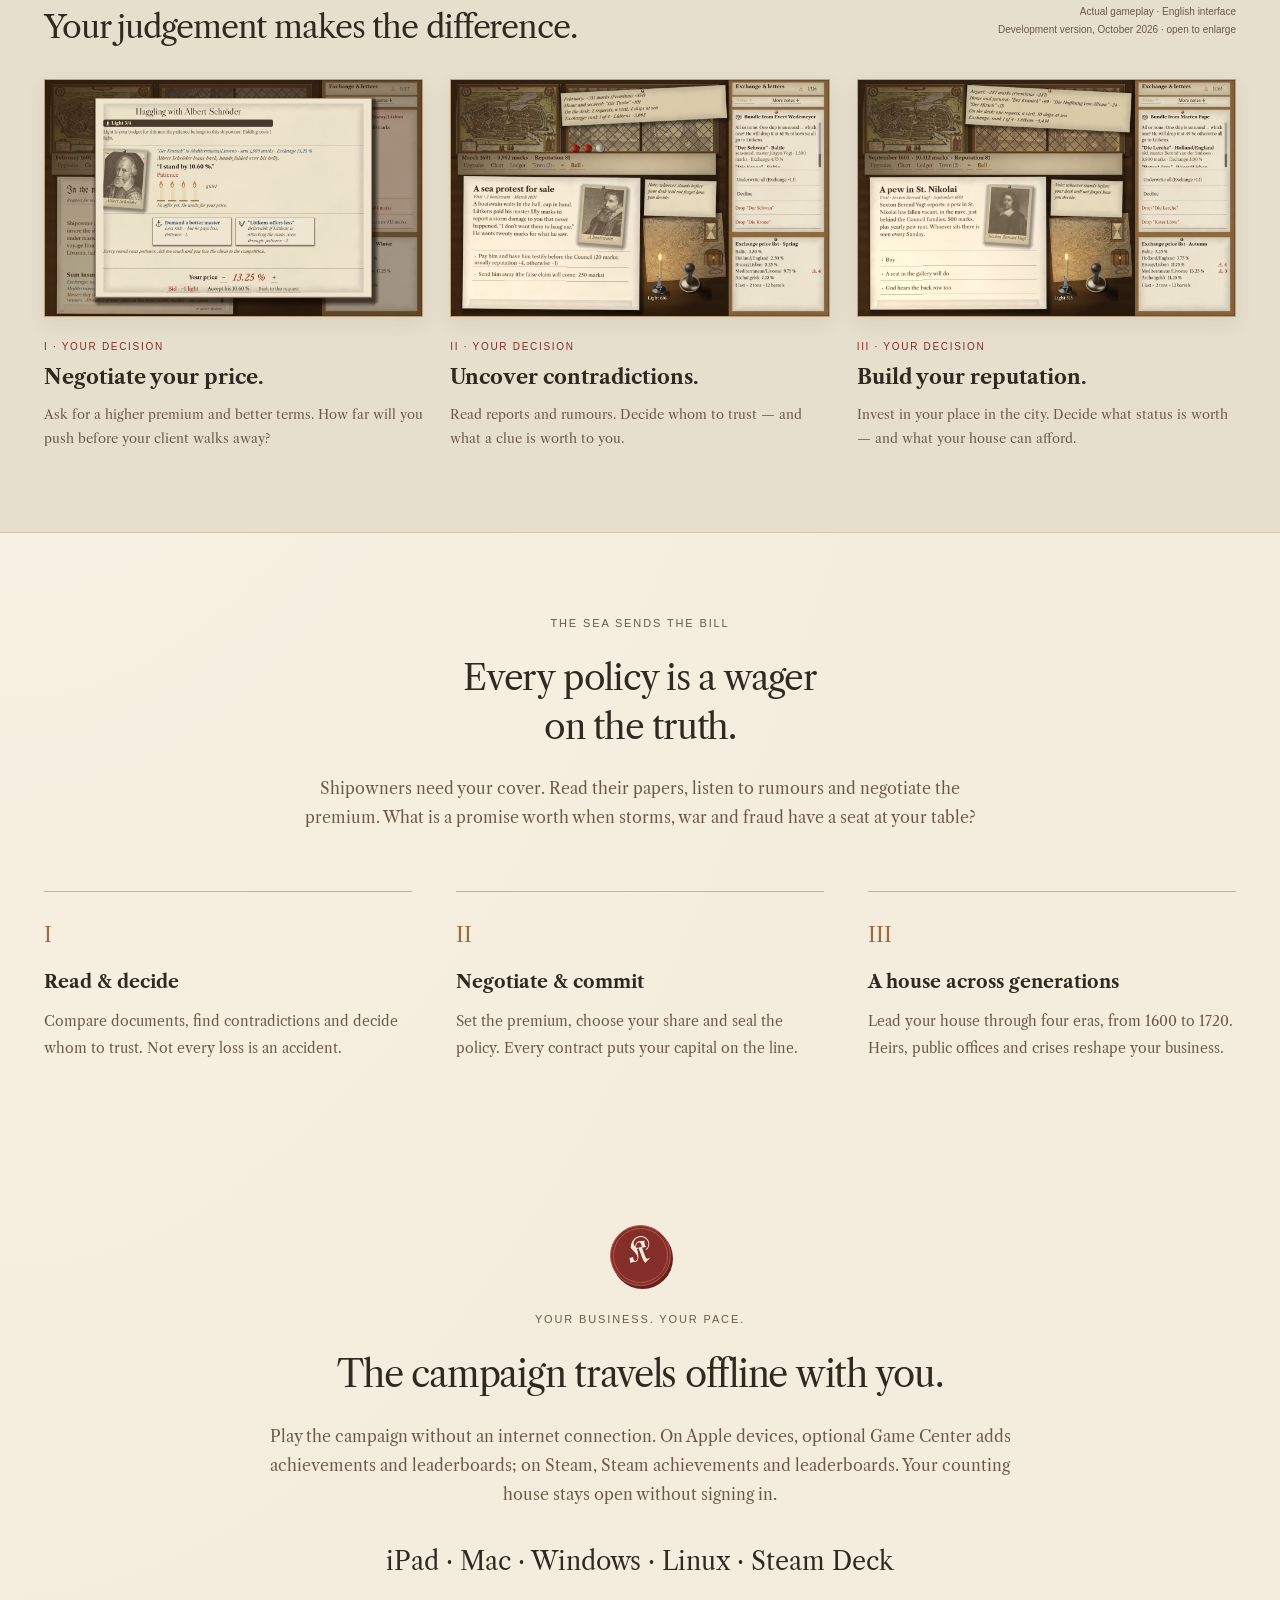
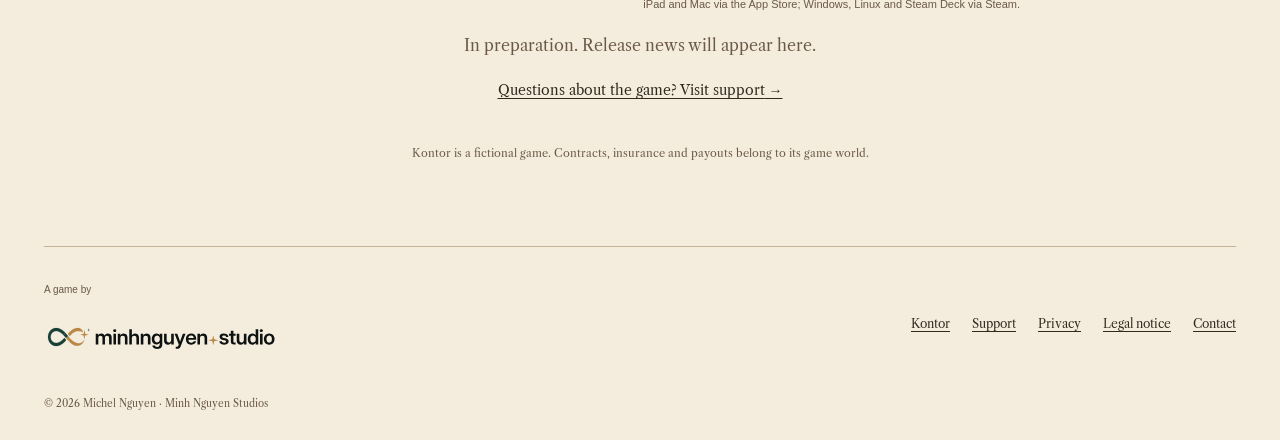
==== commit f3d34dc8: "Windows, Linux und Steam Deck als in Vorbereitung; Steam-Abschnitte in Datenschutz und Support" ====
--- a/index.html
+++ b/index.html
@@ -6,11 +6,11 @@
 <link rel="icon" href="assets/seal.svg" type="image/svg+xml"><link rel="stylesheet" href="style.css"><script src="lang.js"></script></head><body>
 <a class="skip" href="#main"><span data-lang="de" lang="de">Zum Inhalt</span><span data-lang="en" lang="en">Skip to content</span></a>
 <header class="site-header wrap"><a class="wordmark" href="./" aria-label="Kontor">Kontor<span class="brand-sub">1600 · HAMBURG · 1720</span></a>
-<nav aria-label="Hauptnavigation" data-nav-label><a href="./#spiel"><span data-lang="de" lang="de">Das Spiel</span><span data-lang="en" lang="en">The game</span></a><a href="support.html">Support</a><div class="languages" role="group" aria-label="Language"><button type="button" data-set-lang="de" aria-pressed="true">DE</button><span aria-hidden="true">/</span><button type="button" data-set-lang="en" aria-pressed="false">EN</button></div></nav></header><main id="main"><section class="hero wrap"><div class="hero-copy"><p class="eyebrow"><span data-lang="de" lang="de">Historische Strategie · Prüfen · Verhandeln · Haften</span><span data-lang="en" lang="en">Historical strategy · Investigate · Negotiate · Take the risk</span></p><h1><span data-lang="de" lang="de">Dein Siegel.<br>Dein Risiko.</span><span data-lang="en" lang="en">Your seal.<br>Your risk.</span></h1><p><span data-lang="de" lang="de">Hamburg, 1600. Ein Pult an der Börse. Ein Schiff auf hoher See. Und eine Unterschrift, die dein Haus reich machen kann — oder ruinieren.</span><span data-lang="en" lang="en">Hamburg, 1600. A desk at the Exchange. A ship on the open sea. And a signature that could make your house a fortune — or ruin it.</span></p><div class="hero-actions"><a class="button" href="#spiel"><span data-lang="de" lang="de">Das Spiel entdecken</span><span data-lang="en" lang="en">Discover the game</span> <span aria-hidden="true">↗</span></a><a class="gameplay-link" href="#spielbilder"><span data-lang="de" lang="de">Spielbilder ansehen</span><span data-lang="en" lang="en">See gameplay</span> <span aria-hidden="true">↓</span></a></div><p class="availability"><span data-lang="de" lang="de">Für iPad und Mac in Vorbereitung</span><span data-lang="en" lang="en">In preparation for iPad and Mac</span></p></div><figure class="hero-art"><img src="assets/kontor-illustration.webp" alt="" width="1232" height="706" fetchpriority="high"><figcaption><span data-lang="de" lang="de">Illustration zur Spielwelt · kein Spielbild</span><span data-lang="en" lang="en">World illustration · not gameplay</span></figcaption></figure></section>
+<nav aria-label="Hauptnavigation" data-nav-label><a href="./#spiel"><span data-lang="de" lang="de">Das Spiel</span><span data-lang="en" lang="en">The game</span></a><a href="support.html">Support</a><div class="languages" role="group" aria-label="Language"><button type="button" data-set-lang="de" aria-pressed="true">DE</button><span aria-hidden="true">/</span><button type="button" data-set-lang="en" aria-pressed="false">EN</button></div></nav></header><main id="main"><section class="hero wrap"><div class="hero-copy"><p class="eyebrow"><span data-lang="de" lang="de">Historische Strategie · Prüfen · Verhandeln · Haften</span><span data-lang="en" lang="en">Historical strategy · Investigate · Negotiate · Take the risk</span></p><h1><span data-lang="de" lang="de">Dein Siegel.<br>Dein Risiko.</span><span data-lang="en" lang="en">Your seal.<br>Your risk.</span></h1><p><span data-lang="de" lang="de">Hamburg, 1600. Ein Pult an der Börse. Ein Schiff auf hoher See. Und eine Unterschrift, die dein Haus reich machen kann — oder ruinieren.</span><span data-lang="en" lang="en">Hamburg, 1600. A desk at the Exchange. A ship on the open sea. And a signature that could make your house a fortune — or ruin it.</span></p><div class="hero-actions"><a class="button" href="#spiel"><span data-lang="de" lang="de">Das Spiel entdecken</span><span data-lang="en" lang="en">Discover the game</span> <span aria-hidden="true">↗</span></a><a class="gameplay-link" href="#spielbilder"><span data-lang="de" lang="de">Spielbilder ansehen</span><span data-lang="en" lang="en">See gameplay</span> <span aria-hidden="true">↓</span></a></div><p class="availability"><span data-lang="de" lang="de">Für iPad, Mac, Windows, Linux und Steam Deck in Vorbereitung</span><span data-lang="en" lang="en">In preparation for iPad, Mac, Windows, Linux and Steam Deck</span></p></div><figure class="hero-art"><img src="assets/kontor-illustration.webp" alt="" width="1232" height="706" fetchpriority="high"><figcaption><span data-lang="de" lang="de">Illustration zur Spielwelt · kein Spielbild</span><span data-lang="en" lang="en">World illustration · not gameplay</span></figcaption></figure></section>
 <div class="folio wrap"><span>HAMBURG · 1600</span><span><span data-lang="de" lang="de">Vier Epochen. Ein Handelshaus.</span><span data-lang="en" lang="en">Four eras. One trading house.</span></span><span>1720 · LONDON</span></div>
 <section class="preview-section wrap section" id="spielvideo" aria-labelledby="preview-title"><div class="section-heading"><div><p class="eyebrow"><span data-lang="de" lang="de">25 Sekunden am Pult</span><span data-lang="en" lang="en">25 seconds at the desk</span></p><h2 id="preview-title"><span data-lang="de" lang="de">Erst prüfen. Dann besiegeln.</span><span data-lang="en" lang="en">Read the evidence. Then seal.</span></h2></div><p class="small-note"><span data-lang="de" lang="de">Echte Spielszenen · mit Spielton und Musik<br>Geschnittener Mitschnitt · Oktober 2026</span><span data-lang="en" lang="en">Actual gameplay · game audio and music<br>Edited capture · October 2026</span></p></div><div class="preview-layout"><video controls playsinline preload="none" width="1280" height="800" src="assets/kontor-preview-de.mp4" poster="assets/kontor-preview-de-poster.jpg" data-video-src-de="assets/kontor-preview-de.mp4" data-video-src-en="assets/kontor-preview-en.mp4" data-video-poster-de="assets/kontor-preview-de-poster.jpg" data-video-poster-en="assets/kontor-preview-en-poster.jpg" aria-describedby="preview-summary"><span data-lang="de" lang="de">Dein Browser unterstützt dieses Video nicht.</span><span data-lang="en" lang="en">Your browser does not support this video.</span></video><div class="preview-summary" id="preview-summary"><p class="small-note"><a href="imprint.html"><span data-lang="de" lang="de">Musik- und Bildnachweise</span><span data-lang="en" lang="en">Music and artwork credits</span></a></p><h3><span data-lang="de" lang="de">Information wird zu Verantwortung.</span><span data-lang="en" lang="en">Information becomes responsibility.</span></h3><p><span data-lang="de" lang="de">Vergleiche die Papiere und entdecke die falsche Angabe. Verhandle die Prämie, setze dein Siegel — und behalte die Schiffe auf See im Blick.</span><span data-lang="en" lang="en">Compare the papers and find the false claim. Negotiate the premium, place your seal — and follow the ships at sea.</span></p><p><span data-lang="de" lang="de">Der Film zeigt Dokumentenprüfung, Verhandlung, Vertragsabschluss und eintreffende Nachrichten aus dem Spiel.</span><span data-lang="en" lang="en">The video shows document inspection, negotiation, signing a policy and incoming news from the game.</span></p><a class="text-link" href="#spielbilder"><span data-lang="de" lang="de">Die Spielbilder in Ruhe ansehen</span><span data-lang="en" lang="en">Take a closer look at the screenshots</span> ↓</a></div></div></section>
 <section class="gallery-section section" id="spielbilder" aria-labelledby="gameplay-title" tabindex="-1"><div class="wrap"><div class="section-heading"><div><p class="eyebrow"><span data-lang="de" lang="de">So spielst du Kontor</span><span data-lang="en" lang="en">How you play Kontor</span></p><h2 id="gameplay-title"><span data-lang="de" lang="de">Dein Urteil macht den Unterschied.</span><span data-lang="en" lang="en">Your judgement makes the difference.</span></h2></div><p class="small-note"><span data-lang="de" lang="de">Echte Spielbilder · deutsche Oberfläche<br>Entwicklungsstand Oktober 2026 · zum Vergrößern öffnen</span><span data-lang="en" lang="en">Actual gameplay · English interface<br>Development version, October 2026 · open to enlarge</span></p></div><div class="gallery gameplay-story"><figure><a href="assets/gameplay-duell-de.webp" data-href-de="assets/gameplay-duell-de.webp" data-href-en="assets/gameplay-duell-en.webp"><img src="assets/gameplay-duell-de.webp" data-src-de="assets/gameplay-duell-de.webp" data-src-en="assets/gameplay-duell-en.webp" alt="Verhandlung mit Albert Schröder über die Versicherungsprämie." data-alt-de="Verhandlung mit Albert Schröder über die Versicherungsprämie." data-alt-en="Negotiation with Albert Schröder over an insurance premium." loading="lazy" width="1280" height="800"></a><figcaption><span class="eyebrow step-number">I · <span data-lang="de" lang="de">Deine Entscheidung</span><span data-lang="en" lang="en">Your decision</span></span><h3><span data-lang="de" lang="de">Verhandle deinen Preis.</span><span data-lang="en" lang="en">Negotiate your price.</span></h3><p><span data-lang="de" lang="de">Fordere eine höhere Prämie und bessere Bedingungen. Wie weit gehst du, bevor dein Kunde abspringt?</span><span data-lang="en" lang="en">Ask for a higher premium and better terms. How far will you push before your client walks away?</span></p></figcaption></figure><figure><a href="assets/gameplay-besuch-de.webp" data-href-de="assets/gameplay-besuch-de.webp" data-href-en="assets/gameplay-besuch-en.webp"><img src="assets/gameplay-besuch-de.webp" data-src-de="assets/gameplay-besuch-de.webp" data-src-en="assets/gameplay-besuch-en.webp" alt="Besuch eines Bootsmanns mit einer Entscheidung über einen Betrugsverdacht." data-alt-de="Besuch eines Bootsmanns mit einer Entscheidung über einen Betrugsverdacht." data-alt-en="A boatswain visits with a decision about suspected fraud." loading="lazy" width="1280" height="800"></a><figcaption><span class="eyebrow step-number">II · <span data-lang="de" lang="de">Deine Entscheidung</span><span data-lang="en" lang="en">Your decision</span></span><h3><span data-lang="de" lang="de">Decke Widersprüche auf.</span><span data-lang="en" lang="en">Uncover contradictions.</span></h3><p><span data-lang="de" lang="de">Lies Berichte und Gerüchte. Entscheide, wem du vertraust — und was dir ein Hinweis wert ist.</span><span data-lang="en" lang="en">Read reports and rumours. Decide whom to trust — and what a clue is worth to you.</span></p></figcaption></figure><figure><a href="assets/gameplay-pinn-m20-de.webp" data-href-de="assets/gameplay-pinn-m20-de.webp" data-href-en="assets/gameplay-pinn-m20-en.webp"><img src="assets/gameplay-pinn-m20-de.webp" data-src-de="assets/gameplay-pinn-m20-de.webp" data-src-en="assets/gameplay-pinn-m20-en.webp" alt="Ein Kirchenstuhl steht zum Kauf: eine Entscheidung über Geld und gesellschaftliches Ansehen." data-alt-de="Ein Kirchenstuhl steht zum Kauf: eine Entscheidung über Geld und gesellschaftliches Ansehen." data-alt-en="A church pew is offered for sale: a decision about money and social standing." loading="lazy" width="1280" height="800"></a><figcaption><span class="eyebrow step-number">III · <span data-lang="de" lang="de">Deine Entscheidung</span><span data-lang="en" lang="en">Your decision</span></span><h3><span data-lang="de" lang="de">Baue deinen Ruf aus.</span><span data-lang="en" lang="en">Build your reputation.</span></h3><p><span data-lang="de" lang="de">Investiere in deinen Platz in der Stadt. Entscheide, was dir Ansehen wert ist — und was dein Haus sich leisten kann.</span><span data-lang="en" lang="en">Invest in your place in the city. Decide what status is worth — and what your house can afford.</span></p></figcaption></figure></div></div></section>
 <section class="intro wrap section" id="spiel"><p class="eyebrow"><span data-lang="de" lang="de">Das Meer schreibt die Rechnung</span><span data-lang="en" lang="en">The sea sends the bill</span></p><h2><span data-lang="de" lang="de">Jede Police ist eine Wette<br>auf die Wahrheit.</span><span data-lang="en" lang="en">Every policy is a wager<br>on the truth.</span></h2><p><span data-lang="de" lang="de">Reeder brauchen deine Deckung. Du prüfst ihre Papiere, hörst auf Gerüchte und handelst die Prämie aus. Wie viel ist ein Versprechen wert, wenn Sturm, Krieg und Betrug mit an deinem Tisch sitzen?</span><span data-lang="en" lang="en">Shipowners need your cover. Read their papers, listen to rumours and negotiate the premium. What is a promise worth when storms, war and fraud have a seat at your table?</span></p><div class="features"><article><span class="number">I</span><h3><span data-lang="de" lang="de">Prüfen & entscheiden</span><span data-lang="en" lang="en">Read & decide</span></h3><p><span data-lang="de" lang="de">Vergleiche Dokumente, entdecke Widersprüche und entscheide, wem du vertraust. Nicht jeder Schaden ist ein Unglück.</span><span data-lang="en" lang="en">Compare documents, find contradictions and decide whom to trust. Not every loss is an accident.</span></p></article><article><span class="number">II</span><h3><span data-lang="de" lang="de">Handeln & haften</span><span data-lang="en" lang="en">Negotiate & commit</span></h3><p><span data-lang="de" lang="de">Setze die Prämie, wähle deinen Anteil und besiegle die Police. Jeder Vertrag bindet dein Kapital.</span><span data-lang="en" lang="en">Set the premium, choose your share and seal the policy. Every contract puts your capital on the line.</span></p></article><article><span class="number">III</span><h3><span data-lang="de" lang="de">Ein Haus über Generationen</span><span data-lang="en" lang="en">A house across generations</span></h3><p><span data-lang="de" lang="de">Führe dein Haus durch vier Epochen von 1600 bis 1720. Erben, Ämter und Krisen verändern dein Geschäft.</span><span data-lang="en" lang="en">Lead your house through four eras, from 1600 to 1720. Heirs, public offices and crises reshape your business.</span></p></article></div></section>
-<section class="closing wrap section"><div class="seal" aria-hidden="true">K</div><p class="eyebrow"><span data-lang="de" lang="de">Dein Geschäft. Dein Tempo.</span><span data-lang="en" lang="en">Your business. Your pace.</span></p><h2><span data-lang="de" lang="de">Die Kampagne reist offline mit.</span><span data-lang="en" lang="en">The campaign travels offline with you.</span></h2><p><span data-lang="de" lang="de">Spiele die Kampagne ohne Internetverbindung. Auf Apple-Geräten ergänzt optionales Game Center Erfolge und Bestenlisten. Das Kontor bleibt auch ohne Anmeldung geöffnet.</span><span data-lang="en" lang="en">Play the campaign without an internet connection. On Apple devices, optional Game Center adds achievements and leaderboards. Your counting house stays open without signing in.</span></p><p class="platform">iPad · Mac</p><!-- Zum Launch: offizielles Badge von https://developer.apple.com/app-store/marketing/guidelines/ als assets/app-store-badge-de.svg / -en.svg ablegen, APP-ID eintragen, Block einkommentieren und den „In Vorbereitung“-Absatz darunter entfernen.
+<section class="closing wrap section"><div class="seal" aria-hidden="true">K</div><p class="eyebrow"><span data-lang="de" lang="de">Dein Geschäft. Dein Tempo.</span><span data-lang="en" lang="en">Your business. Your pace.</span></p><h2><span data-lang="de" lang="de">Die Kampagne reist offline mit.</span><span data-lang="en" lang="en">The campaign travels offline with you.</span></h2><p><span data-lang="de" lang="de">Spiele die Kampagne ohne Internetverbindung. Auf Apple-Geräten ergänzt optionales Game Center Erfolge und Bestenlisten, auf Steam die Steam-Erfolge und Bestenlisten. Das Kontor bleibt auch ohne Anmeldung geöffnet.</span><span data-lang="en" lang="en">Play the campaign without an internet connection. On Apple devices, optional Game Center adds achievements and leaderboards; on Steam, Steam achievements and leaderboards. Your counting house stays open without signing in.</span></p><p class="platform">iPad · Mac · Windows · Linux · Steam Deck</p><p class="small-note"><span data-lang="de" lang="de">iPad und Mac über den App Store, Windows, Linux und Steam Deck über Steam.</span><span data-lang="en" lang="en">iPad and Mac via the App Store; Windows, Linux and Steam Deck via Steam.</span></p><!-- Zum Launch: offizielles Badge von https://developer.apple.com/app-store/marketing/guidelines/ als assets/app-store-badge-de.svg / -en.svg ablegen, APP-ID eintragen, Block einkommentieren und den „In Vorbereitung“-Absatz darunter entfernen.
 <a class="store-badge" href="https://apps.apple.com/app/idAPP-ID"><img src="assets/app-store-badge-de.svg" data-src-de="assets/app-store-badge-de.svg" data-src-en="assets/app-store-badge-en.svg" alt="Laden im App Store" data-alt-de="Laden im App Store" data-alt-en="Download on the App Store" width="160" height="54"></a>
 --><p><span data-lang="de" lang="de">In Vorbereitung. Neuigkeiten zur Veröffentlichung folgen hier.</span><span data-lang="en" lang="en">In preparation. Release news will appear here.</span></p><a class="text-link" href="support.html"><span data-lang="de" lang="de">Fragen zum Spiel? Zum Support</span><span data-lang="en" lang="en">Questions about the game? Visit support</span> →</a><p class="fiction"><span data-lang="de" lang="de">Kontor ist ein fiktionales Spiel. Verträge, Versicherungen und Auszahlungen sind Teil der Spielwelt.</span><span data-lang="en" lang="en">Kontor is a fictional game. Contracts, insurance and payouts belong to its game world.</span></p></section></main><footer class="site-footer wrap"><a class="studio" href="https://minh.systems/"><span data-lang="de" lang="de">Ein Spiel von</span><span data-lang="en" lang="en">A game by</span><img src="assets/minhnguyen-studio.svg" alt="Minh Nguyen Studios" width="240" height="56" loading="lazy"></a><div class="footer-links"><a href="./">Kontor</a><a href="support.html">Support</a><a href="privacy.html"><span data-lang="de" lang="de">Datenschutz</span><span data-lang="en" lang="en">Privacy</span></a><a href="imprint.html"><span data-lang="de" lang="de">Impressum</span><span data-lang="en" lang="en">Legal notice</span></a><a href="mailto:mip@gmx.biz"><span data-lang="de" lang="de">Kontakt</span><span data-lang="en" lang="en">Contact</span></a></div><p>© 2026 Michel Nguyen · Minh Nguyen Studios</p></footer></body></html>
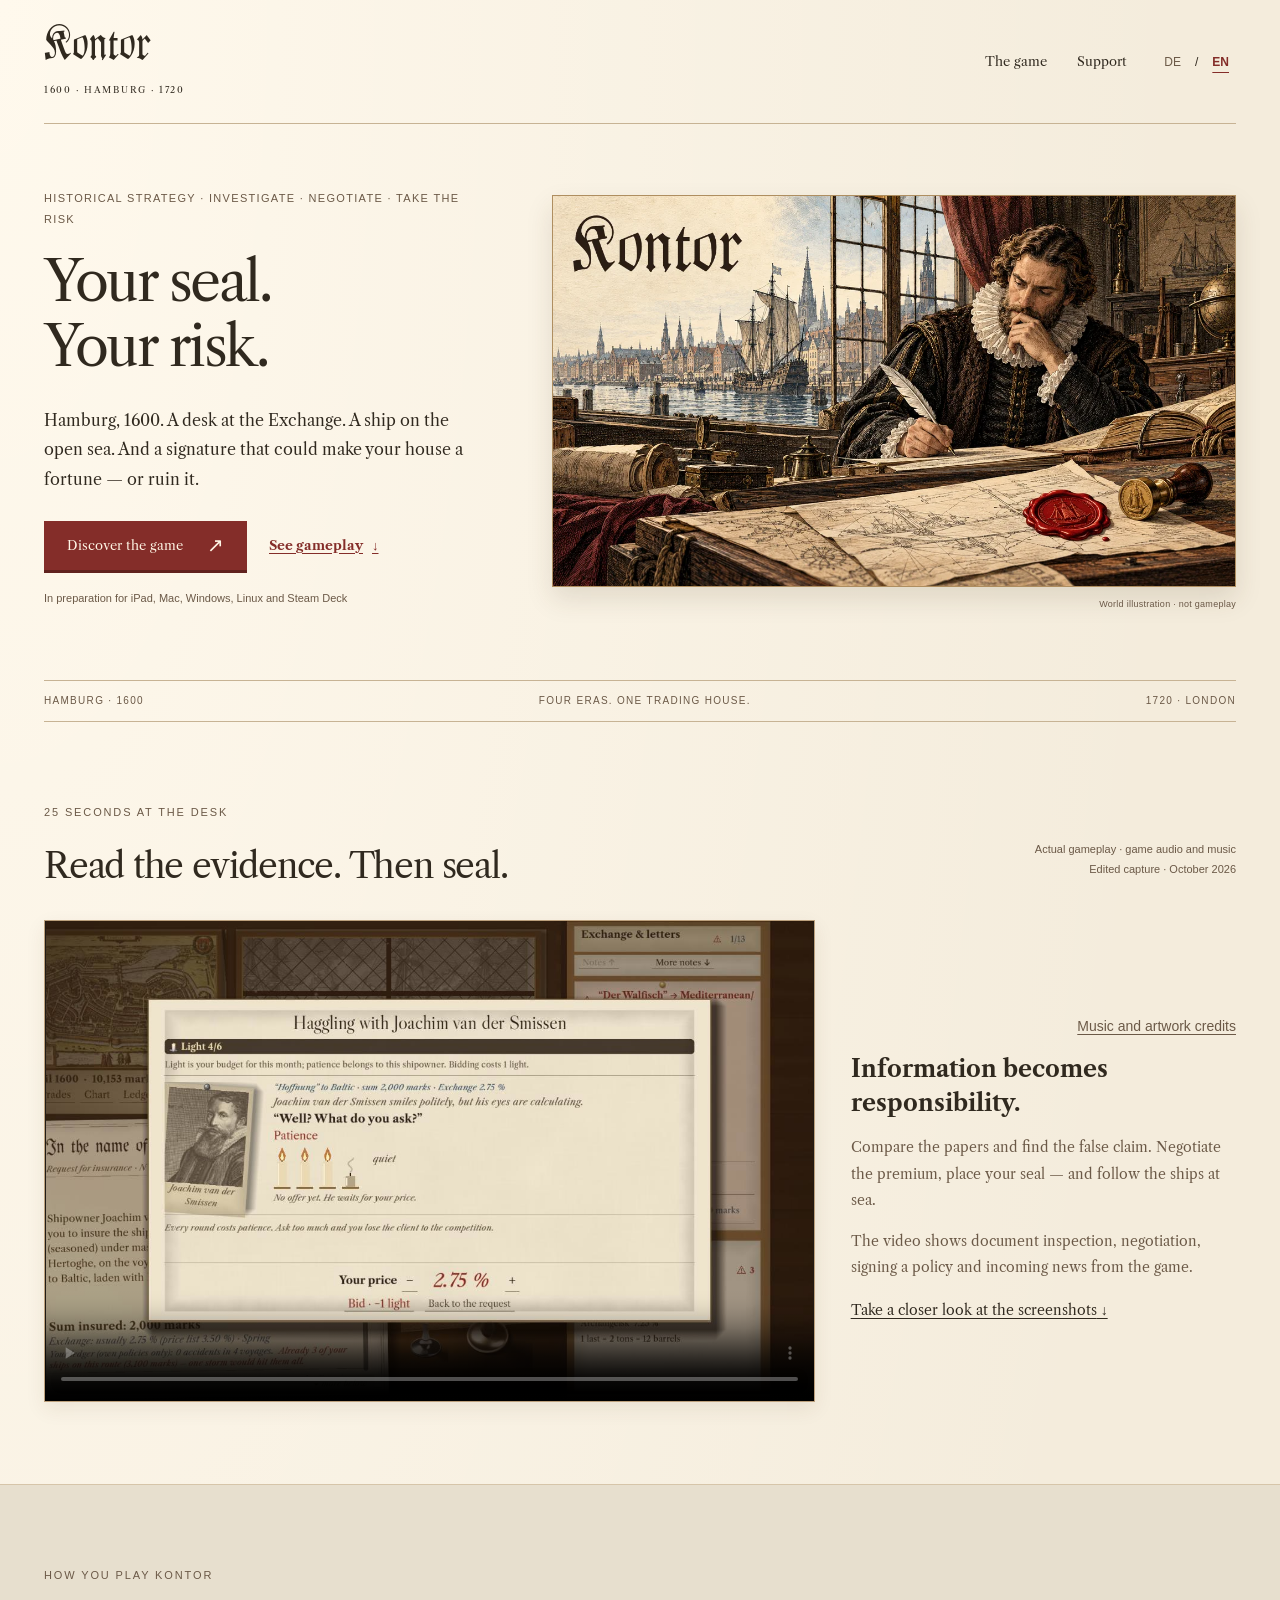
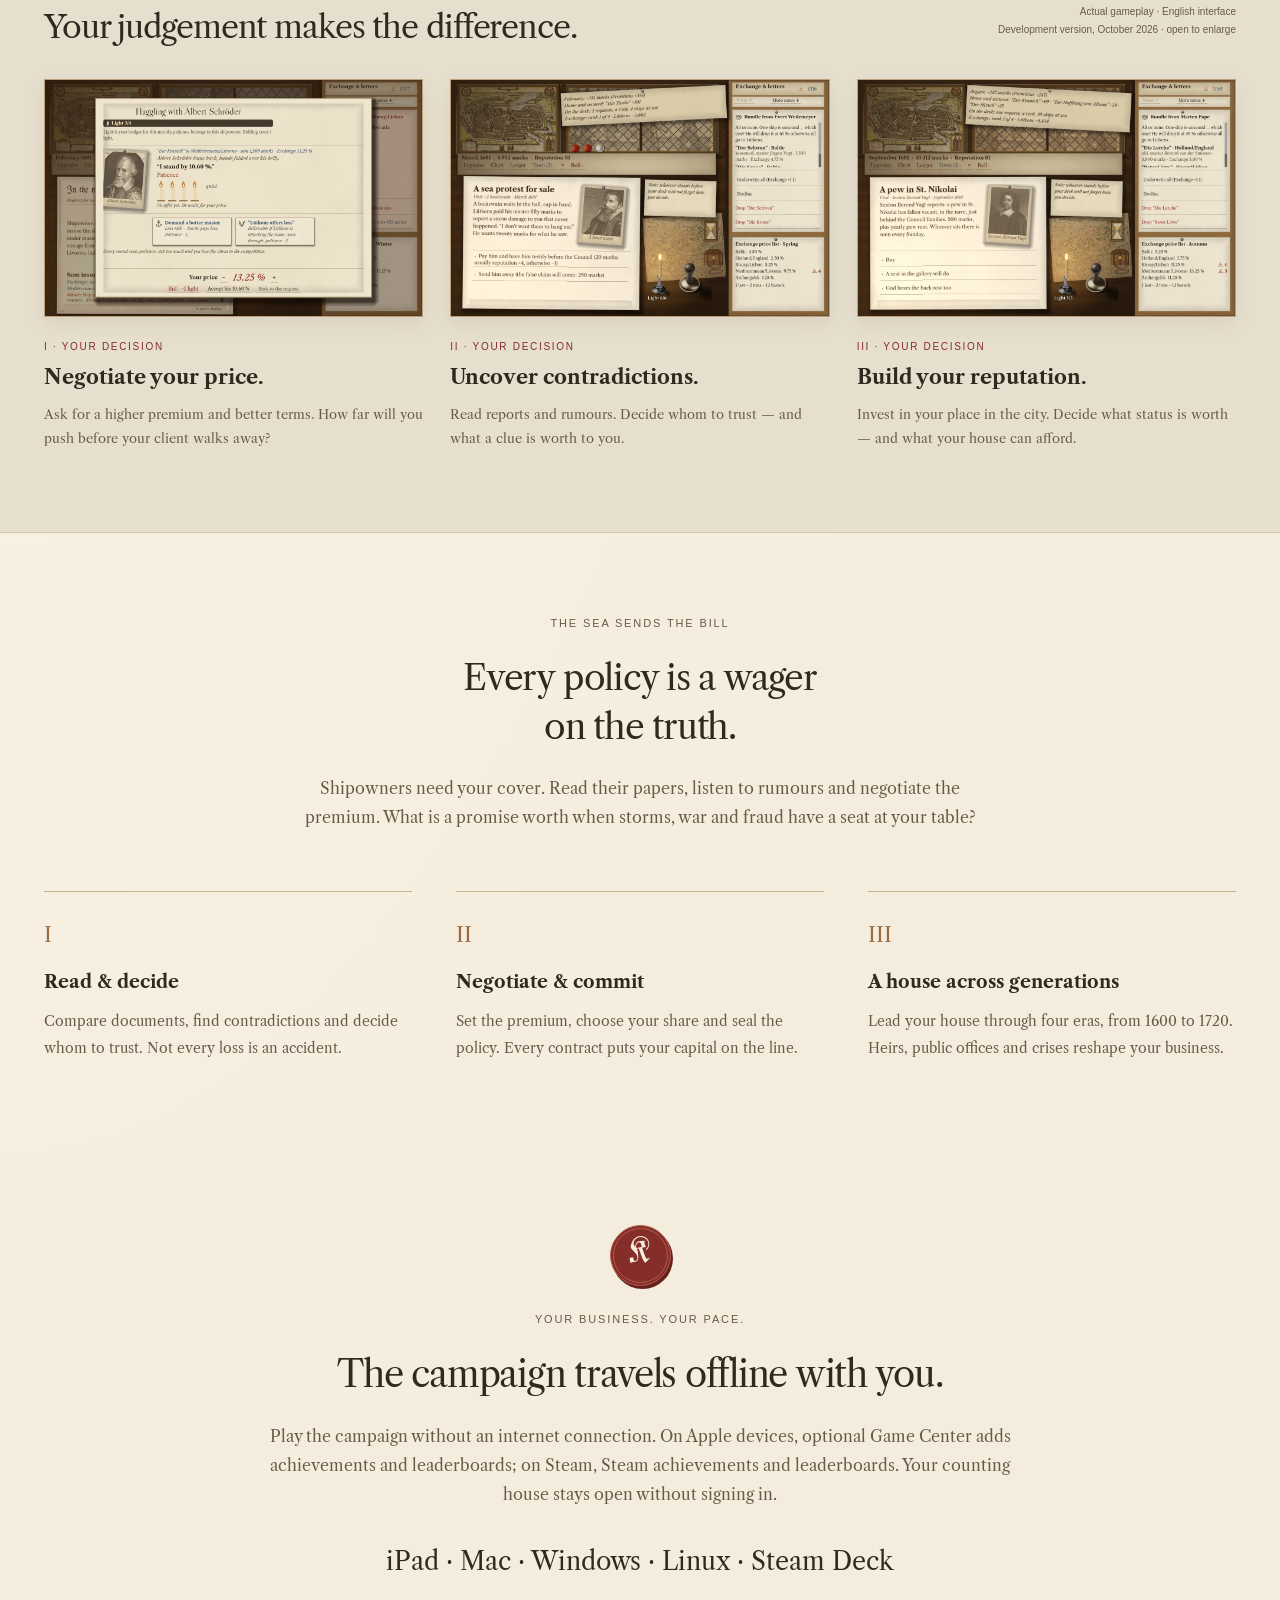
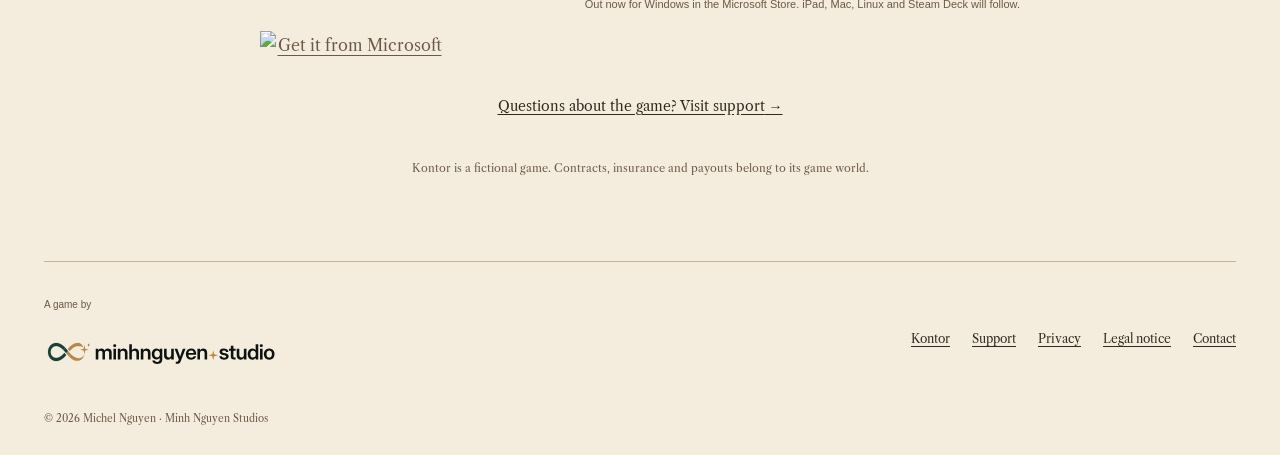
==== commit cc424845: "Microsoft-Store-Link und Badge ergänzen" ====
--- a/index.html
+++ b/index.html
@@ -11,6 +11,6 @@
 <section class="preview-section wrap section" id="spielvideo" aria-labelledby="preview-title"><div class="section-heading"><div><p class="eyebrow"><span data-lang="de" lang="de">25 Sekunden am Pult</span><span data-lang="en" lang="en">25 seconds at the desk</span></p><h2 id="preview-title"><span data-lang="de" lang="de">Erst prüfen. Dann besiegeln.</span><span data-lang="en" lang="en">Read the evidence. Then seal.</span></h2></div><p class="small-note"><span data-lang="de" lang="de">Echte Spielszenen · mit Spielton und Musik<br>Geschnittener Mitschnitt · Oktober 2026</span><span data-lang="en" lang="en">Actual gameplay · game audio and music<br>Edited capture · October 2026</span></p></div><div class="preview-layout"><video controls playsinline preload="none" width="1280" height="800" src="assets/kontor-preview-de.mp4" poster="assets/kontor-preview-de-poster.jpg" data-video-src-de="assets/kontor-preview-de.mp4" data-video-src-en="assets/kontor-preview-en.mp4" data-video-poster-de="assets/kontor-preview-de-poster.jpg" data-video-poster-en="assets/kontor-preview-en-poster.jpg" aria-describedby="preview-summary"><span data-lang="de" lang="de">Dein Browser unterstützt dieses Video nicht.</span><span data-lang="en" lang="en">Your browser does not support this video.</span></video><div class="preview-summary" id="preview-summary"><p class="small-note"><a href="imprint.html"><span data-lang="de" lang="de">Musik- und Bildnachweise</span><span data-lang="en" lang="en">Music and artwork credits</span></a></p><h3><span data-lang="de" lang="de">Information wird zu Verantwortung.</span><span data-lang="en" lang="en">Information becomes responsibility.</span></h3><p><span data-lang="de" lang="de">Vergleiche die Papiere und entdecke die falsche Angabe. Verhandle die Prämie, setze dein Siegel — und behalte die Schiffe auf See im Blick.</span><span data-lang="en" lang="en">Compare the papers and find the false claim. Negotiate the premium, place your seal — and follow the ships at sea.</span></p><p><span data-lang="de" lang="de">Der Film zeigt Dokumentenprüfung, Verhandlung, Vertragsabschluss und eintreffende Nachrichten aus dem Spiel.</span><span data-lang="en" lang="en">The video shows document inspection, negotiation, signing a policy and incoming news from the game.</span></p><a class="text-link" href="#spielbilder"><span data-lang="de" lang="de">Die Spielbilder in Ruhe ansehen</span><span data-lang="en" lang="en">Take a closer look at the screenshots</span> ↓</a></div></div></section>
 <section class="gallery-section section" id="spielbilder" aria-labelledby="gameplay-title" tabindex="-1"><div class="wrap"><div class="section-heading"><div><p class="eyebrow"><span data-lang="de" lang="de">So spielst du Kontor</span><span data-lang="en" lang="en">How you play Kontor</span></p><h2 id="gameplay-title"><span data-lang="de" lang="de">Dein Urteil macht den Unterschied.</span><span data-lang="en" lang="en">Your judgement makes the difference.</span></h2></div><p class="small-note"><span data-lang="de" lang="de">Echte Spielbilder · deutsche Oberfläche<br>Entwicklungsstand Oktober 2026 · zum Vergrößern öffnen</span><span data-lang="en" lang="en">Actual gameplay · English interface<br>Development version, October 2026 · open to enlarge</span></p></div><div class="gallery gameplay-story"><figure><a href="assets/gameplay-duell-de.webp" data-href-de="assets/gameplay-duell-de.webp" data-href-en="assets/gameplay-duell-en.webp"><img src="assets/gameplay-duell-de.webp" data-src-de="assets/gameplay-duell-de.webp" data-src-en="assets/gameplay-duell-en.webp" alt="Verhandlung mit Albert Schröder über die Versicherungsprämie." data-alt-de="Verhandlung mit Albert Schröder über die Versicherungsprämie." data-alt-en="Negotiation with Albert Schröder over an insurance premium." loading="lazy" width="1280" height="800"></a><figcaption><span class="eyebrow step-number">I · <span data-lang="de" lang="de">Deine Entscheidung</span><span data-lang="en" lang="en">Your decision</span></span><h3><span data-lang="de" lang="de">Verhandle deinen Preis.</span><span data-lang="en" lang="en">Negotiate your price.</span></h3><p><span data-lang="de" lang="de">Fordere eine höhere Prämie und bessere Bedingungen. Wie weit gehst du, bevor dein Kunde abspringt?</span><span data-lang="en" lang="en">Ask for a higher premium and better terms. How far will you push before your client walks away?</span></p></figcaption></figure><figure><a href="assets/gameplay-besuch-de.webp" data-href-de="assets/gameplay-besuch-de.webp" data-href-en="assets/gameplay-besuch-en.webp"><img src="assets/gameplay-besuch-de.webp" data-src-de="assets/gameplay-besuch-de.webp" data-src-en="assets/gameplay-besuch-en.webp" alt="Besuch eines Bootsmanns mit einer Entscheidung über einen Betrugsverdacht." data-alt-de="Besuch eines Bootsmanns mit einer Entscheidung über einen Betrugsverdacht." data-alt-en="A boatswain visits with a decision about suspected fraud." loading="lazy" width="1280" height="800"></a><figcaption><span class="eyebrow step-number">II · <span data-lang="de" lang="de">Deine Entscheidung</span><span data-lang="en" lang="en">Your decision</span></span><h3><span data-lang="de" lang="de">Decke Widersprüche auf.</span><span data-lang="en" lang="en">Uncover contradictions.</span></h3><p><span data-lang="de" lang="de">Lies Berichte und Gerüchte. Entscheide, wem du vertraust — und was dir ein Hinweis wert ist.</span><span data-lang="en" lang="en">Read reports and rumours. Decide whom to trust — and what a clue is worth to you.</span></p></figcaption></figure><figure><a href="assets/gameplay-pinn-m20-de.webp" data-href-de="assets/gameplay-pinn-m20-de.webp" data-href-en="assets/gameplay-pinn-m20-en.webp"><img src="assets/gameplay-pinn-m20-de.webp" data-src-de="assets/gameplay-pinn-m20-de.webp" data-src-en="assets/gameplay-pinn-m20-en.webp" alt="Ein Kirchenstuhl steht zum Kauf: eine Entscheidung über Geld und gesellschaftliches Ansehen." data-alt-de="Ein Kirchenstuhl steht zum Kauf: eine Entscheidung über Geld und gesellschaftliches Ansehen." data-alt-en="A church pew is offered for sale: a decision about money and social standing." loading="lazy" width="1280" height="800"></a><figcaption><span class="eyebrow step-number">III · <span data-lang="de" lang="de">Deine Entscheidung</span><span data-lang="en" lang="en">Your decision</span></span><h3><span data-lang="de" lang="de">Baue deinen Ruf aus.</span><span data-lang="en" lang="en">Build your reputation.</span></h3><p><span data-lang="de" lang="de">Investiere in deinen Platz in der Stadt. Entscheide, was dir Ansehen wert ist — und was dein Haus sich leisten kann.</span><span data-lang="en" lang="en">Invest in your place in the city. Decide what status is worth — and what your house can afford.</span></p></figcaption></figure></div></div></section>
 <section class="intro wrap section" id="spiel"><p class="eyebrow"><span data-lang="de" lang="de">Das Meer schreibt die Rechnung</span><span data-lang="en" lang="en">The sea sends the bill</span></p><h2><span data-lang="de" lang="de">Jede Police ist eine Wette<br>auf die Wahrheit.</span><span data-lang="en" lang="en">Every policy is a wager<br>on the truth.</span></h2><p><span data-lang="de" lang="de">Reeder brauchen deine Deckung. Du prüfst ihre Papiere, hörst auf Gerüchte und handelst die Prämie aus. Wie viel ist ein Versprechen wert, wenn Sturm, Krieg und Betrug mit an deinem Tisch sitzen?</span><span data-lang="en" lang="en">Shipowners need your cover. Read their papers, listen to rumours and negotiate the premium. What is a promise worth when storms, war and fraud have a seat at your table?</span></p><div class="features"><article><span class="number">I</span><h3><span data-lang="de" lang="de">Prüfen & entscheiden</span><span data-lang="en" lang="en">Read & decide</span></h3><p><span data-lang="de" lang="de">Vergleiche Dokumente, entdecke Widersprüche und entscheide, wem du vertraust. Nicht jeder Schaden ist ein Unglück.</span><span data-lang="en" lang="en">Compare documents, find contradictions and decide whom to trust. Not every loss is an accident.</span></p></article><article><span class="number">II</span><h3><span data-lang="de" lang="de">Handeln & haften</span><span data-lang="en" lang="en">Negotiate & commit</span></h3><p><span data-lang="de" lang="de">Setze die Prämie, wähle deinen Anteil und besiegle die Police. Jeder Vertrag bindet dein Kapital.</span><span data-lang="en" lang="en">Set the premium, choose your share and seal the policy. Every contract puts your capital on the line.</span></p></article><article><span class="number">III</span><h3><span data-lang="de" lang="de">Ein Haus über Generationen</span><span data-lang="en" lang="en">A house across generations</span></h3><p><span data-lang="de" lang="de">Führe dein Haus durch vier Epochen von 1600 bis 1720. Erben, Ämter und Krisen verändern dein Geschäft.</span><span data-lang="en" lang="en">Lead your house through four eras, from 1600 to 1720. Heirs, public offices and crises reshape your business.</span></p></article></div></section>
-<section class="closing wrap section"><div class="seal" aria-hidden="true">K</div><p class="eyebrow"><span data-lang="de" lang="de">Dein Geschäft. Dein Tempo.</span><span data-lang="en" lang="en">Your business. Your pace.</span></p><h2><span data-lang="de" lang="de">Die Kampagne reist offline mit.</span><span data-lang="en" lang="en">The campaign travels offline with you.</span></h2><p><span data-lang="de" lang="de">Spiele die Kampagne ohne Internetverbindung. Auf Apple-Geräten ergänzt optionales Game Center Erfolge und Bestenlisten, auf Steam die Steam-Erfolge und Bestenlisten. Das Kontor bleibt auch ohne Anmeldung geöffnet.</span><span data-lang="en" lang="en">Play the campaign without an internet connection. On Apple devices, optional Game Center adds achievements and leaderboards; on Steam, Steam achievements and leaderboards. Your counting house stays open without signing in.</span></p><p class="platform">iPad · Mac · Windows · Linux · Steam Deck</p><p class="small-note"><span data-lang="de" lang="de">iPad und Mac über den App Store, Windows, Linux und Steam Deck über Steam.</span><span data-lang="en" lang="en">iPad and Mac via the App Store; Windows, Linux and Steam Deck via Steam.</span></p><!-- Zum Launch: offizielles Badge von https://developer.apple.com/app-store/marketing/guidelines/ als assets/app-store-badge-de.svg / -en.svg ablegen, APP-ID eintragen, Block einkommentieren und den „In Vorbereitung“-Absatz darunter entfernen.
+<section class="closing wrap section"><div class="seal" aria-hidden="true">K</div><p class="eyebrow"><span data-lang="de" lang="de">Dein Geschäft. Dein Tempo.</span><span data-lang="en" lang="en">Your business. Your pace.</span></p><h2><span data-lang="de" lang="de">Die Kampagne reist offline mit.</span><span data-lang="en" lang="en">The campaign travels offline with you.</span></h2><p><span data-lang="de" lang="de">Spiele die Kampagne ohne Internetverbindung. Auf Apple-Geräten ergänzt optionales Game Center Erfolge und Bestenlisten, auf Steam die Steam-Erfolge und Bestenlisten. Das Kontor bleibt auch ohne Anmeldung geöffnet.</span><span data-lang="en" lang="en">Play the campaign without an internet connection. On Apple devices, optional Game Center adds achievements and leaderboards; on Steam, Steam achievements and leaderboards. Your counting house stays open without signing in.</span></p><p class="platform">iPad · Mac · Windows · Linux · Steam Deck</p><p class="small-note"><span data-lang="de" lang="de">Für Windows jetzt im Microsoft Store. iPad, Mac, Linux und Steam Deck folgen.</span><span data-lang="en" lang="en">Out now for Windows in the Microsoft Store. iPad, Mac, Linux and Steam Deck will follow.</span></p><!-- Zum Launch: offizielles Badge von https://developer.apple.com/app-store/marketing/guidelines/ als assets/app-store-badge-de.svg / -en.svg ablegen, APP-ID eintragen, Block einkommentieren und den „In Vorbereitung“-Absatz darunter entfernen.
 <a class="store-badge" href="https://apps.apple.com/app/idAPP-ID"><img src="assets/app-store-badge-de.svg" data-src-de="assets/app-store-badge-de.svg" data-src-en="assets/app-store-badge-en.svg" alt="Laden im App Store" data-alt-de="Laden im App Store" data-alt-en="Download on the App Store" width="160" height="54"></a>
---><p><span data-lang="de" lang="de">In Vorbereitung. Neuigkeiten zur Veröffentlichung folgen hier.</span><span data-lang="en" lang="en">In preparation. Release news will appear here.</span></p><a class="text-link" href="support.html"><span data-lang="de" lang="de">Fragen zum Spiel? Zum Support</span><span data-lang="en" lang="en">Questions about the game? Visit support</span> →</a><p class="fiction"><span data-lang="de" lang="de">Kontor ist ein fiktionales Spiel. Verträge, Versicherungen und Auszahlungen sind Teil der Spielwelt.</span><span data-lang="en" lang="en">Kontor is a fictional game. Contracts, insurance and payouts belong to its game world.</span></p></section></main><footer class="site-footer wrap"><a class="studio" href="https://minh.systems/"><span data-lang="de" lang="de">Ein Spiel von</span><span data-lang="en" lang="en">A game by</span><img src="assets/minhnguyen-studio.svg" alt="Minh Nguyen Studios" width="240" height="56" loading="lazy"></a><div class="footer-links"><a href="./">Kontor</a><a href="support.html">Support</a><a href="privacy.html"><span data-lang="de" lang="de">Datenschutz</span><span data-lang="en" lang="en">Privacy</span></a><a href="imprint.html"><span data-lang="de" lang="de">Impressum</span><span data-lang="en" lang="en">Legal notice</span></a><a href="mailto:mip@gmx.biz"><span data-lang="de" lang="de">Kontakt</span><span data-lang="en" lang="en">Contact</span></a></div><p>© 2026 Michel Nguyen · Minh Nguyen Studios</p></footer></body></html>+--><p><a class="store-badge" href="https://apps.microsoft.com/detail/9NHXXNR55XT6" target="_blank" rel="noopener"><img src="https://get.microsoft.com/images/de%20dark.svg" data-src-de="https://get.microsoft.com/images/de%20dark.svg" data-src-en="https://get.microsoft.com/images/en-us%20dark.svg" alt="Download im Microsoft Store" data-alt-de="Download im Microsoft Store" data-alt-en="Get it from Microsoft" width="183" height="44" style="height:44px;width:auto"></a></p><a class="text-link" href="support.html"><span data-lang="de" lang="de">Fragen zum Spiel? Zum Support</span><span data-lang="en" lang="en">Questions about the game? Visit support</span> →</a><p class="fiction"><span data-lang="de" lang="de">Kontor ist ein fiktionales Spiel. Verträge, Versicherungen und Auszahlungen sind Teil der Spielwelt.</span><span data-lang="en" lang="en">Kontor is a fictional game. Contracts, insurance and payouts belong to its game world.</span></p></section></main><footer class="site-footer wrap"><a class="studio" href="https://minh.systems/"><span data-lang="de" lang="de">Ein Spiel von</span><span data-lang="en" lang="en">A game by</span><img src="assets/minhnguyen-studio.svg" alt="Minh Nguyen Studios" width="240" height="56" loading="lazy"></a><div class="footer-links"><a href="./">Kontor</a><a href="support.html">Support</a><a href="privacy.html"><span data-lang="de" lang="de">Datenschutz</span><span data-lang="en" lang="en">Privacy</span></a><a href="imprint.html"><span data-lang="de" lang="de">Impressum</span><span data-lang="en" lang="en">Legal notice</span></a><a href="mailto:mip@gmx.biz"><span data-lang="de" lang="de">Kontakt</span><span data-lang="en" lang="en">Contact</span></a></div><p>© 2026 Michel Nguyen · Minh Nguyen Studios</p></footer></body></html>
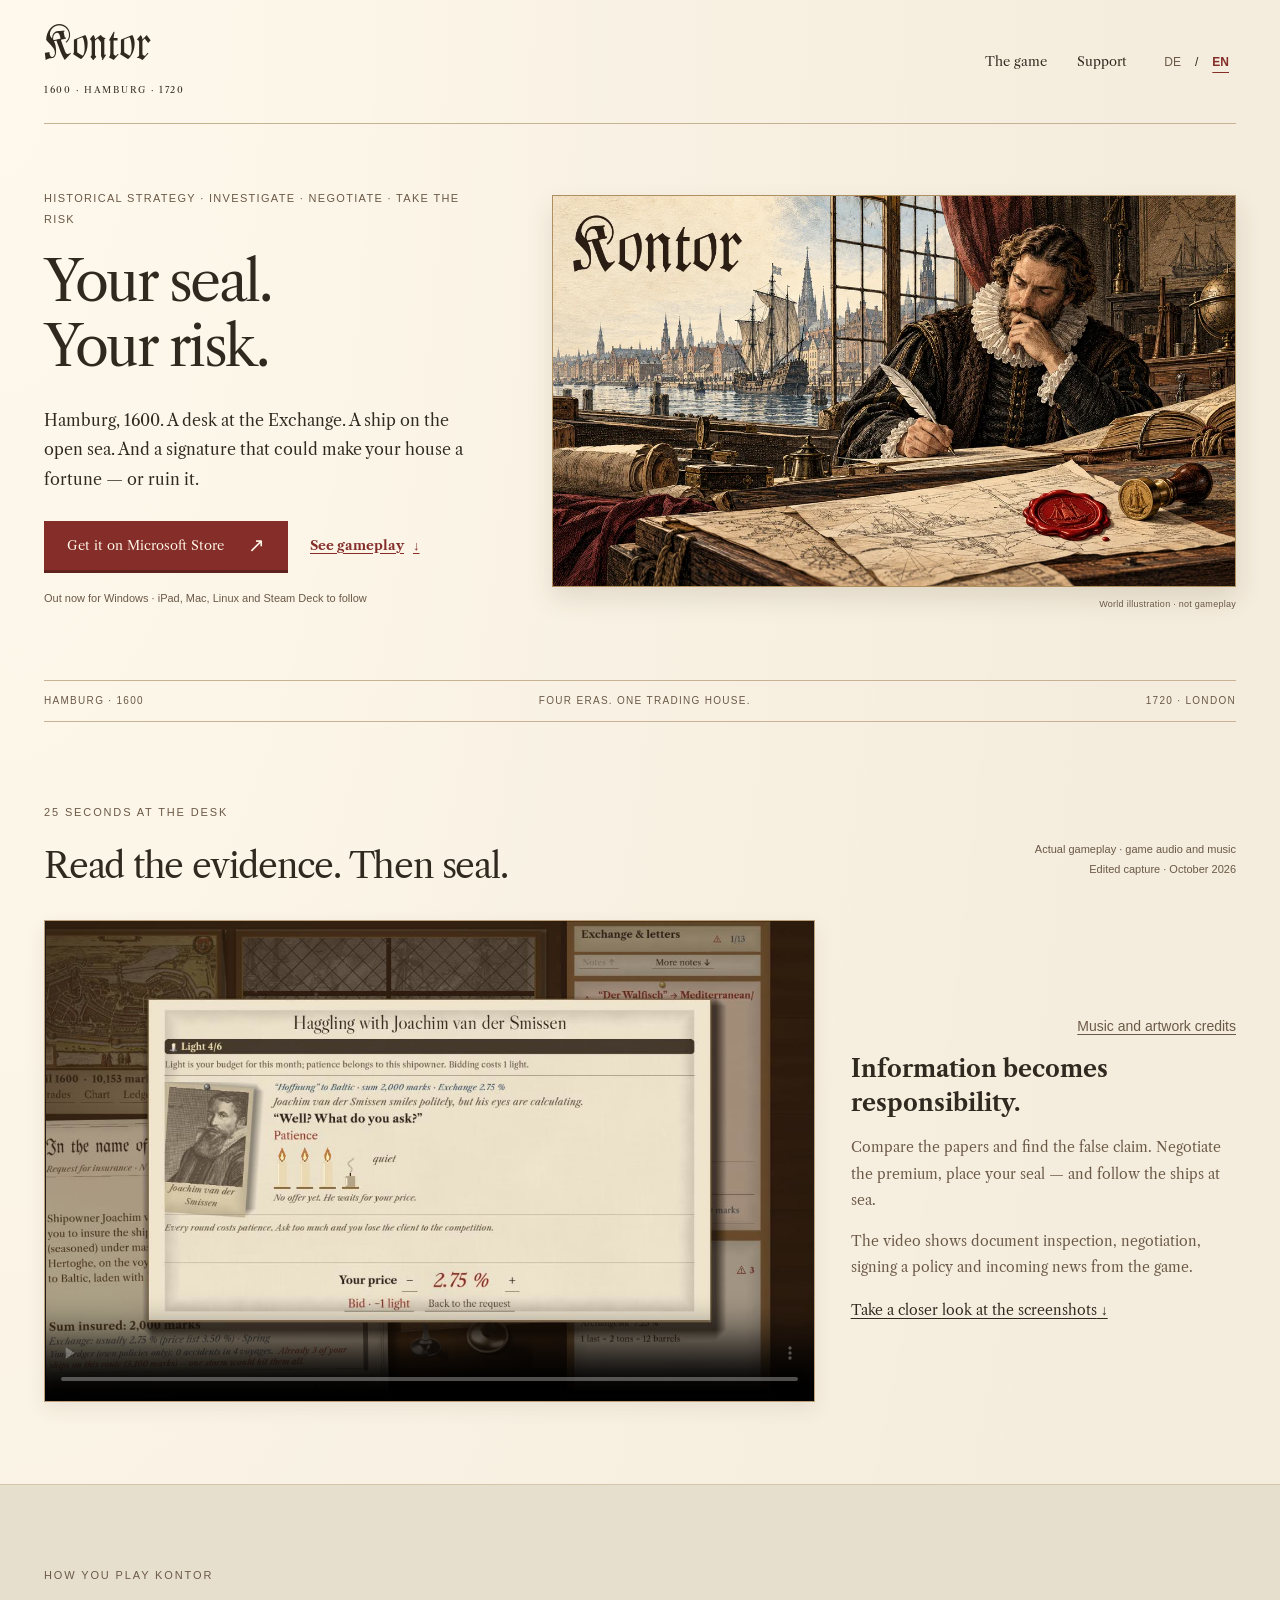
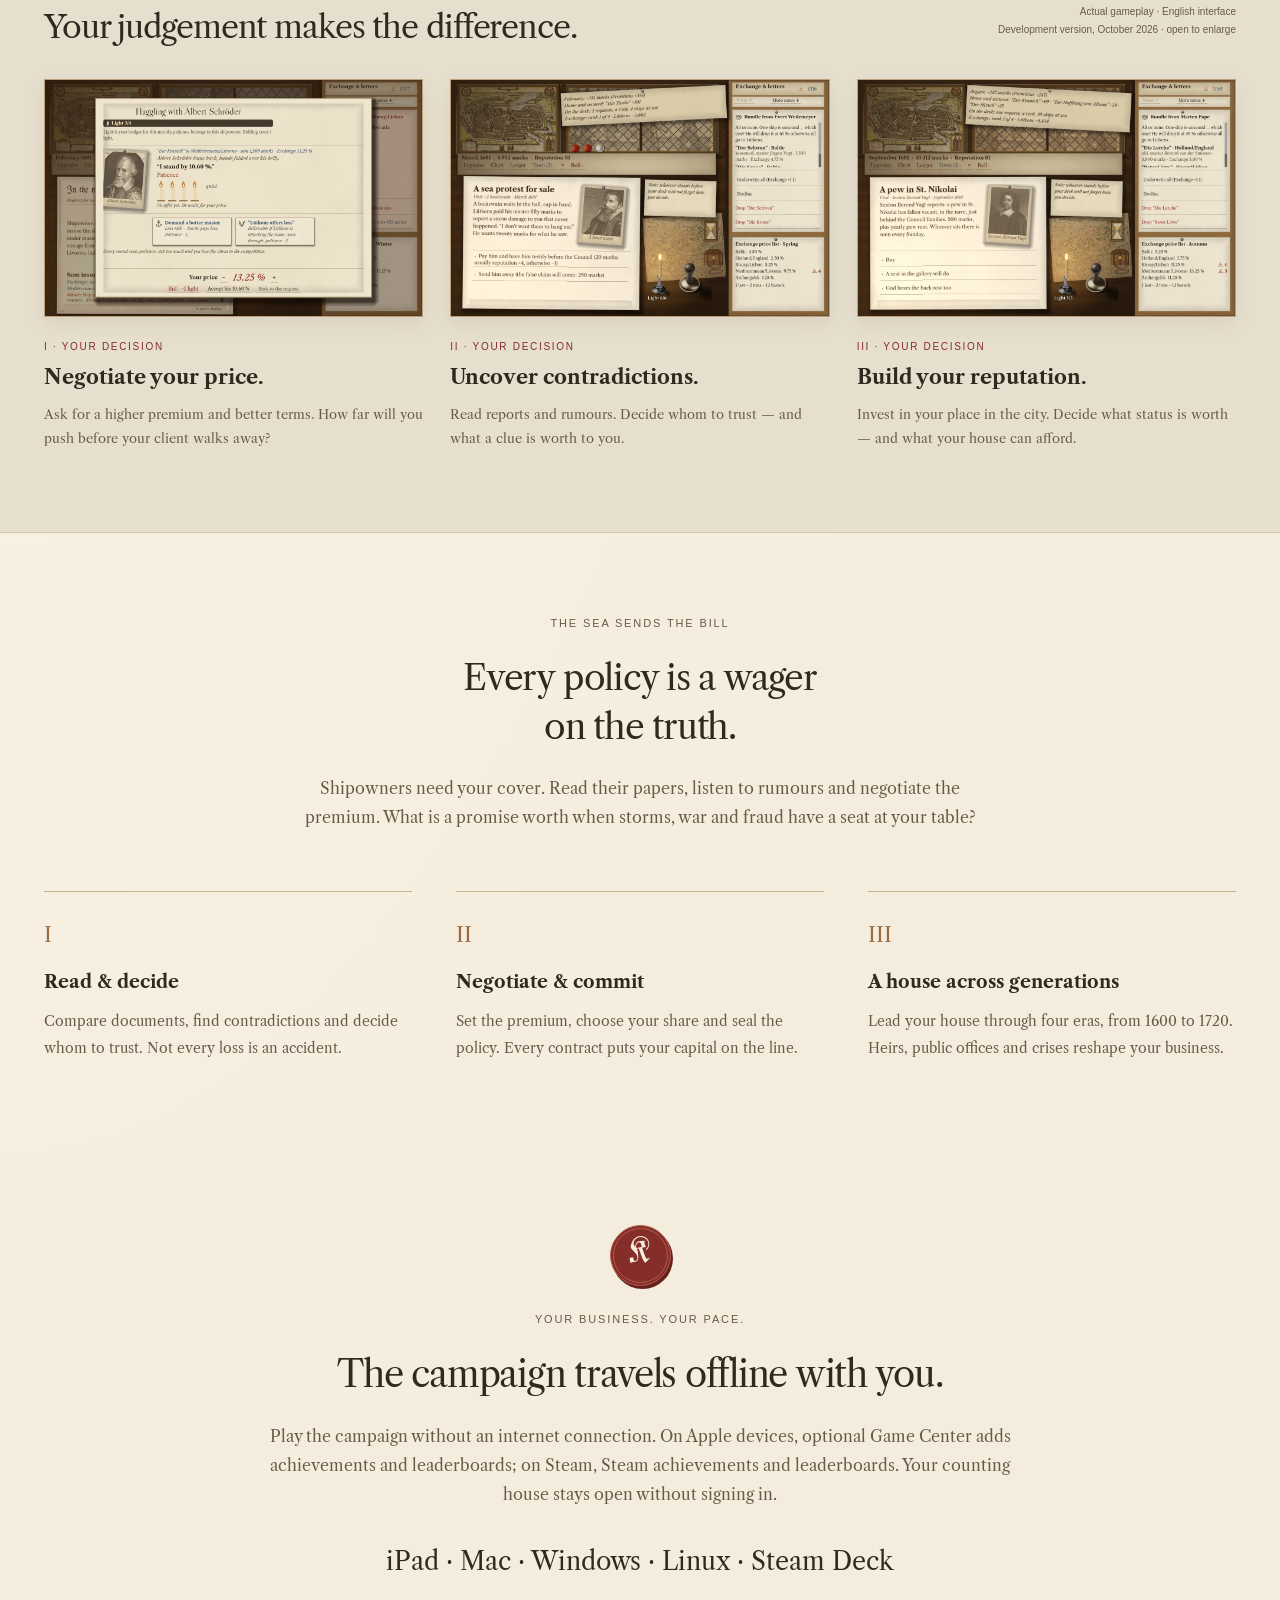
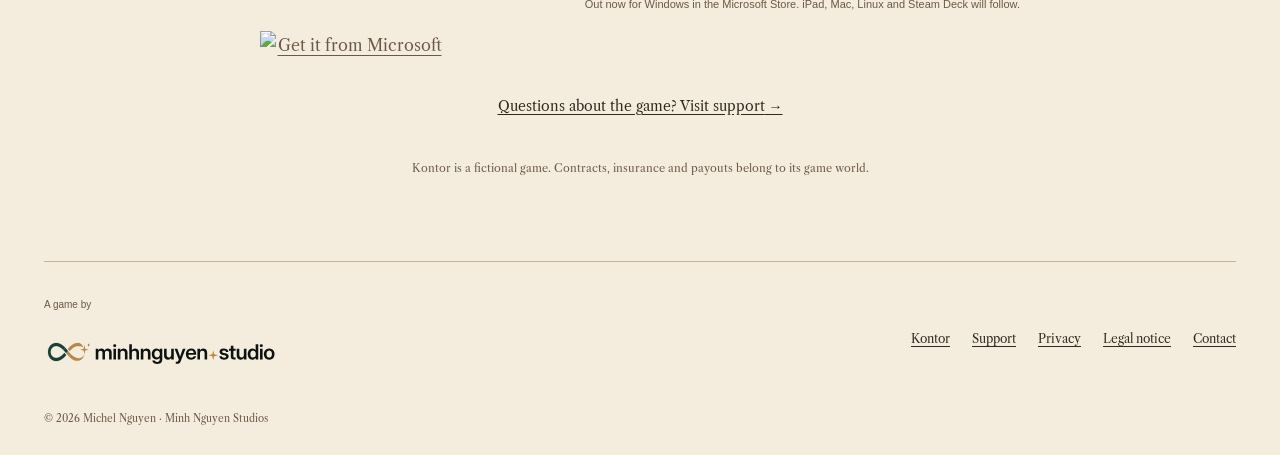
==== commit 85b66c3f: "Hero-Button zum Microsoft Store" ====
--- a/index.html
+++ b/index.html
@@ -6,7 +6,7 @@
 <link rel="icon" href="assets/seal.svg" type="image/svg+xml"><link rel="stylesheet" href="style.css"><script src="lang.js"></script></head><body>
 <a class="skip" href="#main"><span data-lang="de" lang="de">Zum Inhalt</span><span data-lang="en" lang="en">Skip to content</span></a>
 <header class="site-header wrap"><a class="wordmark" href="./" aria-label="Kontor">Kontor<span class="brand-sub">1600 · HAMBURG · 1720</span></a>
-<nav aria-label="Hauptnavigation" data-nav-label><a href="./#spiel"><span data-lang="de" lang="de">Das Spiel</span><span data-lang="en" lang="en">The game</span></a><a href="support.html">Support</a><div class="languages" role="group" aria-label="Language"><button type="button" data-set-lang="de" aria-pressed="true">DE</button><span aria-hidden="true">/</span><button type="button" data-set-lang="en" aria-pressed="false">EN</button></div></nav></header><main id="main"><section class="hero wrap"><div class="hero-copy"><p class="eyebrow"><span data-lang="de" lang="de">Historische Strategie · Prüfen · Verhandeln · Haften</span><span data-lang="en" lang="en">Historical strategy · Investigate · Negotiate · Take the risk</span></p><h1><span data-lang="de" lang="de">Dein Siegel.<br>Dein Risiko.</span><span data-lang="en" lang="en">Your seal.<br>Your risk.</span></h1><p><span data-lang="de" lang="de">Hamburg, 1600. Ein Pult an der Börse. Ein Schiff auf hoher See. Und eine Unterschrift, die dein Haus reich machen kann — oder ruinieren.</span><span data-lang="en" lang="en">Hamburg, 1600. A desk at the Exchange. A ship on the open sea. And a signature that could make your house a fortune — or ruin it.</span></p><div class="hero-actions"><a class="button" href="#spiel"><span data-lang="de" lang="de">Das Spiel entdecken</span><span data-lang="en" lang="en">Discover the game</span> <span aria-hidden="true">↗</span></a><a class="gameplay-link" href="#spielbilder"><span data-lang="de" lang="de">Spielbilder ansehen</span><span data-lang="en" lang="en">See gameplay</span> <span aria-hidden="true">↓</span></a></div><p class="availability"><span data-lang="de" lang="de">Für iPad, Mac, Windows, Linux und Steam Deck in Vorbereitung</span><span data-lang="en" lang="en">In preparation for iPad, Mac, Windows, Linux and Steam Deck</span></p></div><figure class="hero-art"><img src="assets/kontor-illustration.webp" alt="" width="1232" height="706" fetchpriority="high"><figcaption><span data-lang="de" lang="de">Illustration zur Spielwelt · kein Spielbild</span><span data-lang="en" lang="en">World illustration · not gameplay</span></figcaption></figure></section>
+<nav aria-label="Hauptnavigation" data-nav-label><a href="./#spiel"><span data-lang="de" lang="de">Das Spiel</span><span data-lang="en" lang="en">The game</span></a><a href="support.html">Support</a><div class="languages" role="group" aria-label="Language"><button type="button" data-set-lang="de" aria-pressed="true">DE</button><span aria-hidden="true">/</span><button type="button" data-set-lang="en" aria-pressed="false">EN</button></div></nav></header><main id="main"><section class="hero wrap"><div class="hero-copy"><p class="eyebrow"><span data-lang="de" lang="de">Historische Strategie · Prüfen · Verhandeln · Haften</span><span data-lang="en" lang="en">Historical strategy · Investigate · Negotiate · Take the risk</span></p><h1><span data-lang="de" lang="de">Dein Siegel.<br>Dein Risiko.</span><span data-lang="en" lang="en">Your seal.<br>Your risk.</span></h1><p><span data-lang="de" lang="de">Hamburg, 1600. Ein Pult an der Börse. Ein Schiff auf hoher See. Und eine Unterschrift, die dein Haus reich machen kann — oder ruinieren.</span><span data-lang="en" lang="en">Hamburg, 1600. A desk at the Exchange. A ship on the open sea. And a signature that could make your house a fortune — or ruin it.</span></p><div class="hero-actions"><a class="button" href="https://apps.microsoft.com/detail/9NHXXNR55XT6" target="_blank" rel="noopener"><span data-lang="de" lang="de">Im Microsoft Store holen</span><span data-lang="en" lang="en">Get it on Microsoft Store</span> <span aria-hidden="true">↗</span></a><a class="gameplay-link" href="#spielbilder"><span data-lang="de" lang="de">Spielbilder ansehen</span><span data-lang="en" lang="en">See gameplay</span> <span aria-hidden="true">↓</span></a></div><p class="availability"><span data-lang="de" lang="de">Jetzt für Windows erhältlich · iPad, Mac, Linux und Steam Deck folgen</span><span data-lang="en" lang="en">Out now for Windows · iPad, Mac, Linux and Steam Deck to follow</span></p></div><figure class="hero-art"><img src="assets/kontor-illustration.webp" alt="" width="1232" height="706" fetchpriority="high"><figcaption><span data-lang="de" lang="de">Illustration zur Spielwelt · kein Spielbild</span><span data-lang="en" lang="en">World illustration · not gameplay</span></figcaption></figure></section>
 <div class="folio wrap"><span>HAMBURG · 1600</span><span><span data-lang="de" lang="de">Vier Epochen. Ein Handelshaus.</span><span data-lang="en" lang="en">Four eras. One trading house.</span></span><span>1720 · LONDON</span></div>
 <section class="preview-section wrap section" id="spielvideo" aria-labelledby="preview-title"><div class="section-heading"><div><p class="eyebrow"><span data-lang="de" lang="de">25 Sekunden am Pult</span><span data-lang="en" lang="en">25 seconds at the desk</span></p><h2 id="preview-title"><span data-lang="de" lang="de">Erst prüfen. Dann besiegeln.</span><span data-lang="en" lang="en">Read the evidence. Then seal.</span></h2></div><p class="small-note"><span data-lang="de" lang="de">Echte Spielszenen · mit Spielton und Musik<br>Geschnittener Mitschnitt · Oktober 2026</span><span data-lang="en" lang="en">Actual gameplay · game audio and music<br>Edited capture · October 2026</span></p></div><div class="preview-layout"><video controls playsinline preload="none" width="1280" height="800" src="assets/kontor-preview-de.mp4" poster="assets/kontor-preview-de-poster.jpg" data-video-src-de="assets/kontor-preview-de.mp4" data-video-src-en="assets/kontor-preview-en.mp4" data-video-poster-de="assets/kontor-preview-de-poster.jpg" data-video-poster-en="assets/kontor-preview-en-poster.jpg" aria-describedby="preview-summary"><span data-lang="de" lang="de">Dein Browser unterstützt dieses Video nicht.</span><span data-lang="en" lang="en">Your browser does not support this video.</span></video><div class="preview-summary" id="preview-summary"><p class="small-note"><a href="imprint.html"><span data-lang="de" lang="de">Musik- und Bildnachweise</span><span data-lang="en" lang="en">Music and artwork credits</span></a></p><h3><span data-lang="de" lang="de">Information wird zu Verantwortung.</span><span data-lang="en" lang="en">Information becomes responsibility.</span></h3><p><span data-lang="de" lang="de">Vergleiche die Papiere und entdecke die falsche Angabe. Verhandle die Prämie, setze dein Siegel — und behalte die Schiffe auf See im Blick.</span><span data-lang="en" lang="en">Compare the papers and find the false claim. Negotiate the premium, place your seal — and follow the ships at sea.</span></p><p><span data-lang="de" lang="de">Der Film zeigt Dokumentenprüfung, Verhandlung, Vertragsabschluss und eintreffende Nachrichten aus dem Spiel.</span><span data-lang="en" lang="en">The video shows document inspection, negotiation, signing a policy and incoming news from the game.</span></p><a class="text-link" href="#spielbilder"><span data-lang="de" lang="de">Die Spielbilder in Ruhe ansehen</span><span data-lang="en" lang="en">Take a closer look at the screenshots</span> ↓</a></div></div></section>
 <section class="gallery-section section" id="spielbilder" aria-labelledby="gameplay-title" tabindex="-1"><div class="wrap"><div class="section-heading"><div><p class="eyebrow"><span data-lang="de" lang="de">So spielst du Kontor</span><span data-lang="en" lang="en">How you play Kontor</span></p><h2 id="gameplay-title"><span data-lang="de" lang="de">Dein Urteil macht den Unterschied.</span><span data-lang="en" lang="en">Your judgement makes the difference.</span></h2></div><p class="small-note"><span data-lang="de" lang="de">Echte Spielbilder · deutsche Oberfläche<br>Entwicklungsstand Oktober 2026 · zum Vergrößern öffnen</span><span data-lang="en" lang="en">Actual gameplay · English interface<br>Development version, October 2026 · open to enlarge</span></p></div><div class="gallery gameplay-story"><figure><a href="assets/gameplay-duell-de.webp" data-href-de="assets/gameplay-duell-de.webp" data-href-en="assets/gameplay-duell-en.webp"><img src="assets/gameplay-duell-de.webp" data-src-de="assets/gameplay-duell-de.webp" data-src-en="assets/gameplay-duell-en.webp" alt="Verhandlung mit Albert Schröder über die Versicherungsprämie." data-alt-de="Verhandlung mit Albert Schröder über die Versicherungsprämie." data-alt-en="Negotiation with Albert Schröder over an insurance premium." loading="lazy" width="1280" height="800"></a><figcaption><span class="eyebrow step-number">I · <span data-lang="de" lang="de">Deine Entscheidung</span><span data-lang="en" lang="en">Your decision</span></span><h3><span data-lang="de" lang="de">Verhandle deinen Preis.</span><span data-lang="en" lang="en">Negotiate your price.</span></h3><p><span data-lang="de" lang="de">Fordere eine höhere Prämie und bessere Bedingungen. Wie weit gehst du, bevor dein Kunde abspringt?</span><span data-lang="en" lang="en">Ask for a higher premium and better terms. How far will you push before your client walks away?</span></p></figcaption></figure><figure><a href="assets/gameplay-besuch-de.webp" data-href-de="assets/gameplay-besuch-de.webp" data-href-en="assets/gameplay-besuch-en.webp"><img src="assets/gameplay-besuch-de.webp" data-src-de="assets/gameplay-besuch-de.webp" data-src-en="assets/gameplay-besuch-en.webp" alt="Besuch eines Bootsmanns mit einer Entscheidung über einen Betrugsverdacht." data-alt-de="Besuch eines Bootsmanns mit einer Entscheidung über einen Betrugsverdacht." data-alt-en="A boatswain visits with a decision about suspected fraud." loading="lazy" width="1280" height="800"></a><figcaption><span class="eyebrow step-number">II · <span data-lang="de" lang="de">Deine Entscheidung</span><span data-lang="en" lang="en">Your decision</span></span><h3><span data-lang="de" lang="de">Decke Widersprüche auf.</span><span data-lang="en" lang="en">Uncover contradictions.</span></h3><p><span data-lang="de" lang="de">Lies Berichte und Gerüchte. Entscheide, wem du vertraust — und was dir ein Hinweis wert ist.</span><span data-lang="en" lang="en">Read reports and rumours. Decide whom to trust — and what a clue is worth to you.</span></p></figcaption></figure><figure><a href="assets/gameplay-pinn-m20-de.webp" data-href-de="assets/gameplay-pinn-m20-de.webp" data-href-en="assets/gameplay-pinn-m20-en.webp"><img src="assets/gameplay-pinn-m20-de.webp" data-src-de="assets/gameplay-pinn-m20-de.webp" data-src-en="assets/gameplay-pinn-m20-en.webp" alt="Ein Kirchenstuhl steht zum Kauf: eine Entscheidung über Geld und gesellschaftliches Ansehen." data-alt-de="Ein Kirchenstuhl steht zum Kauf: eine Entscheidung über Geld und gesellschaftliches Ansehen." data-alt-en="A church pew is offered for sale: a decision about money and social standing." loading="lazy" width="1280" height="800"></a><figcaption><span class="eyebrow step-number">III · <span data-lang="de" lang="de">Deine Entscheidung</span><span data-lang="en" lang="en">Your decision</span></span><h3><span data-lang="de" lang="de">Baue deinen Ruf aus.</span><span data-lang="en" lang="en">Build your reputation.</span></h3><p><span data-lang="de" lang="de">Investiere in deinen Platz in der Stadt. Entscheide, was dir Ansehen wert ist — und was dein Haus sich leisten kann.</span><span data-lang="en" lang="en">Invest in your place in the city. Decide what status is worth — and what your house can afford.</span></p></figcaption></figure></div></div></section>
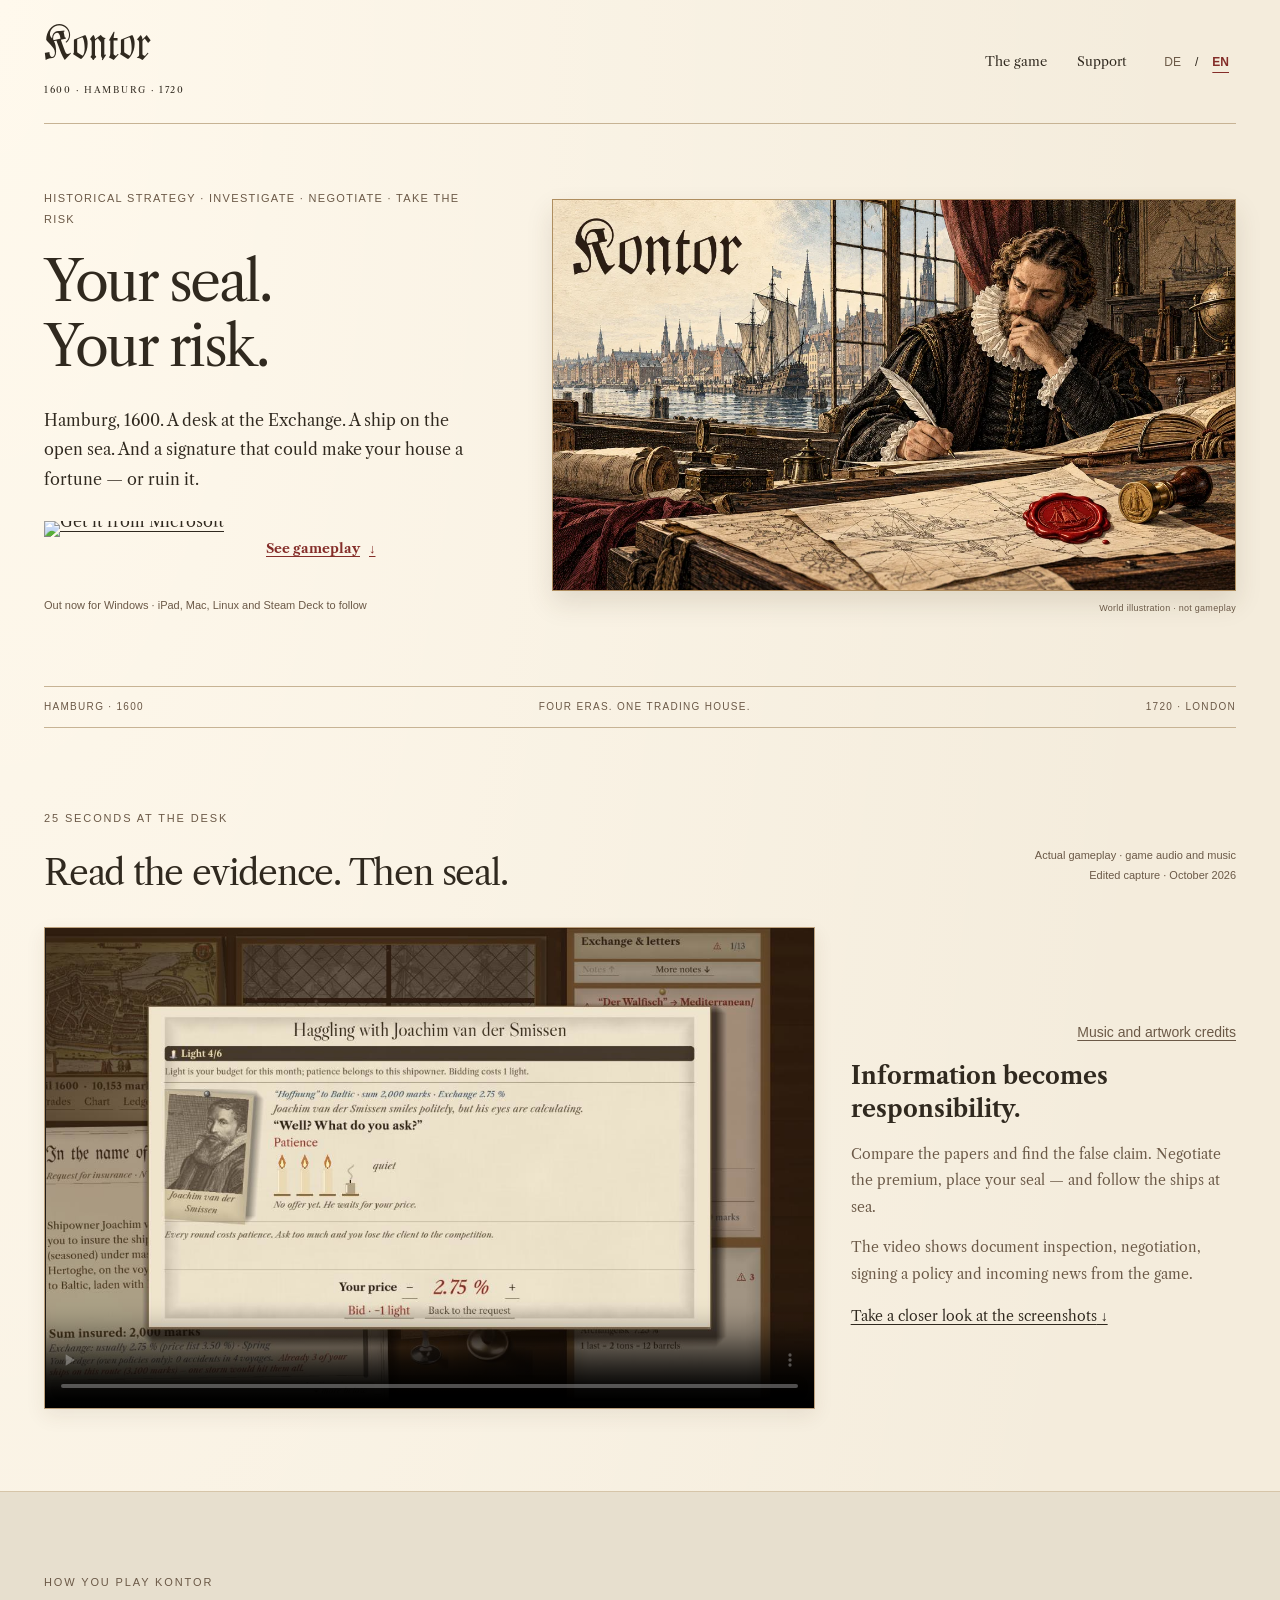
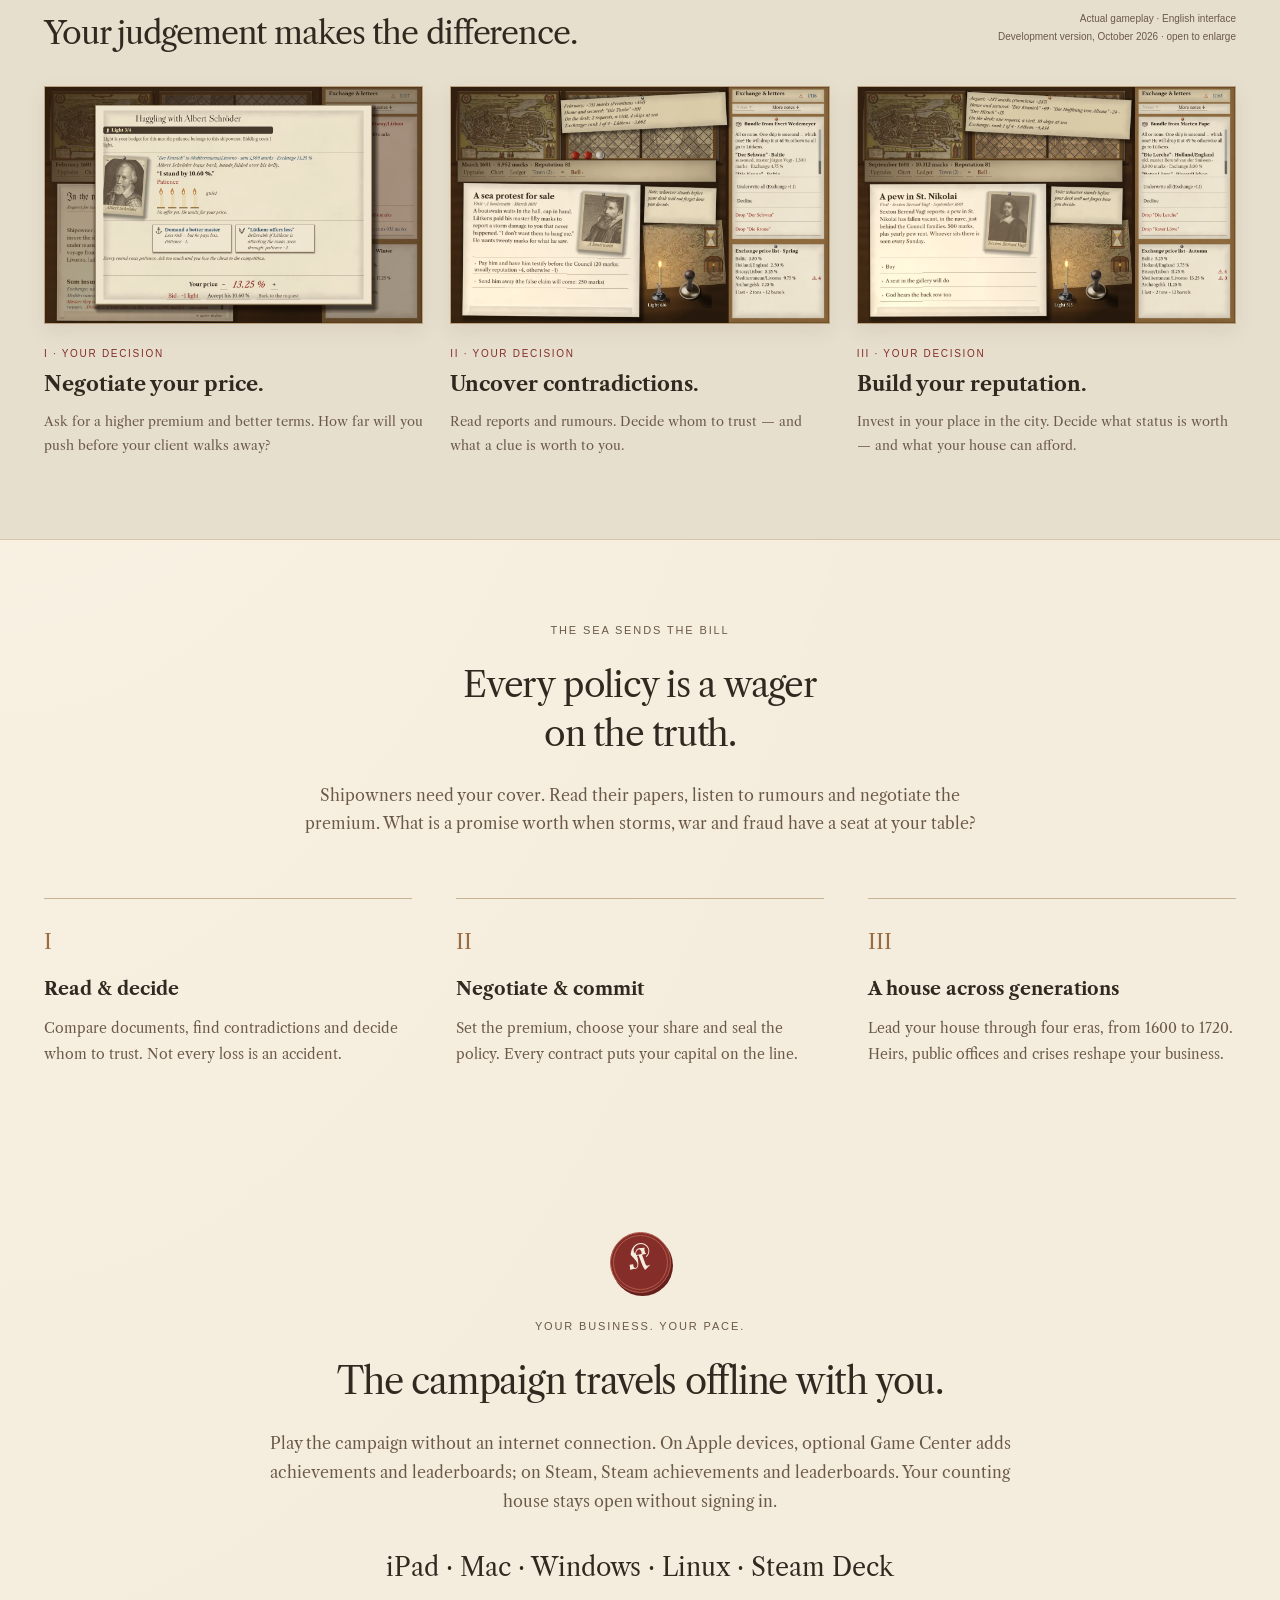
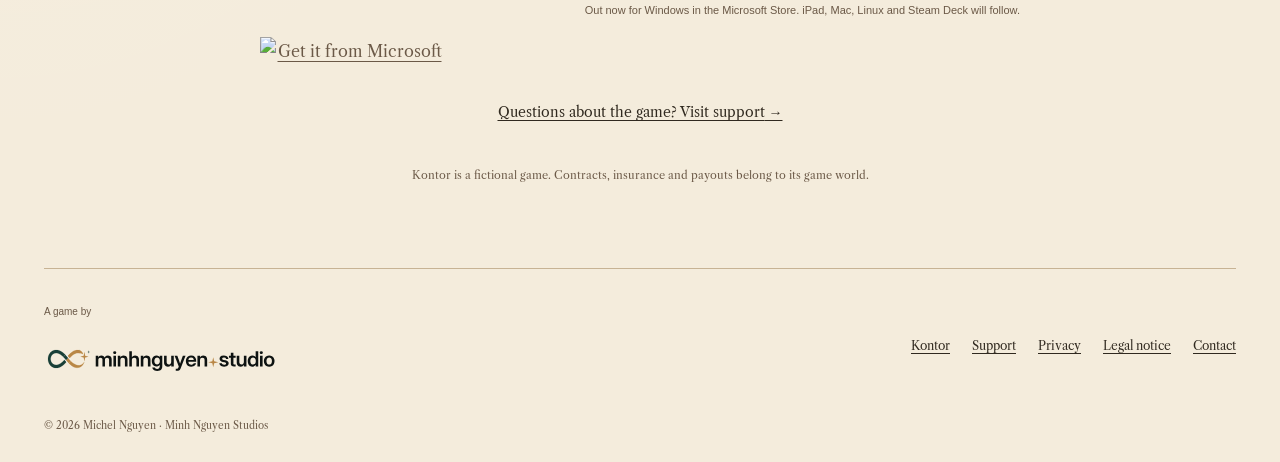
==== commit c5069f16: "Hero: offizielles Microsoft-Store-Badge" ====
--- a/index.html
+++ b/index.html
@@ -6,7 +6,7 @@
 <link rel="icon" href="assets/seal.svg" type="image/svg+xml"><link rel="stylesheet" href="style.css"><script src="lang.js"></script></head><body>
 <a class="skip" href="#main"><span data-lang="de" lang="de">Zum Inhalt</span><span data-lang="en" lang="en">Skip to content</span></a>
 <header class="site-header wrap"><a class="wordmark" href="./" aria-label="Kontor">Kontor<span class="brand-sub">1600 · HAMBURG · 1720</span></a>
-<nav aria-label="Hauptnavigation" data-nav-label><a href="./#spiel"><span data-lang="de" lang="de">Das Spiel</span><span data-lang="en" lang="en">The game</span></a><a href="support.html">Support</a><div class="languages" role="group" aria-label="Language"><button type="button" data-set-lang="de" aria-pressed="true">DE</button><span aria-hidden="true">/</span><button type="button" data-set-lang="en" aria-pressed="false">EN</button></div></nav></header><main id="main"><section class="hero wrap"><div class="hero-copy"><p class="eyebrow"><span data-lang="de" lang="de">Historische Strategie · Prüfen · Verhandeln · Haften</span><span data-lang="en" lang="en">Historical strategy · Investigate · Negotiate · Take the risk</span></p><h1><span data-lang="de" lang="de">Dein Siegel.<br>Dein Risiko.</span><span data-lang="en" lang="en">Your seal.<br>Your risk.</span></h1><p><span data-lang="de" lang="de">Hamburg, 1600. Ein Pult an der Börse. Ein Schiff auf hoher See. Und eine Unterschrift, die dein Haus reich machen kann — oder ruinieren.</span><span data-lang="en" lang="en">Hamburg, 1600. A desk at the Exchange. A ship on the open sea. And a signature that could make your house a fortune — or ruin it.</span></p><div class="hero-actions"><a class="button" href="https://apps.microsoft.com/detail/9NHXXNR55XT6" target="_blank" rel="noopener"><span data-lang="de" lang="de">Im Microsoft Store holen</span><span data-lang="en" lang="en">Get it on Microsoft Store</span> <span aria-hidden="true">↗</span></a><a class="gameplay-link" href="#spielbilder"><span data-lang="de" lang="de">Spielbilder ansehen</span><span data-lang="en" lang="en">See gameplay</span> <span aria-hidden="true">↓</span></a></div><p class="availability"><span data-lang="de" lang="de">Jetzt für Windows erhältlich · iPad, Mac, Linux und Steam Deck folgen</span><span data-lang="en" lang="en">Out now for Windows · iPad, Mac, Linux and Steam Deck to follow</span></p></div><figure class="hero-art"><img src="assets/kontor-illustration.webp" alt="" width="1232" height="706" fetchpriority="high"><figcaption><span data-lang="de" lang="de">Illustration zur Spielwelt · kein Spielbild</span><span data-lang="en" lang="en">World illustration · not gameplay</span></figcaption></figure></section>
+<nav aria-label="Hauptnavigation" data-nav-label><a href="./#spiel"><span data-lang="de" lang="de">Das Spiel</span><span data-lang="en" lang="en">The game</span></a><a href="support.html">Support</a><div class="languages" role="group" aria-label="Language"><button type="button" data-set-lang="de" aria-pressed="true">DE</button><span aria-hidden="true">/</span><button type="button" data-set-lang="en" aria-pressed="false">EN</button></div></nav></header><main id="main"><section class="hero wrap"><div class="hero-copy"><p class="eyebrow"><span data-lang="de" lang="de">Historische Strategie · Prüfen · Verhandeln · Haften</span><span data-lang="en" lang="en">Historical strategy · Investigate · Negotiate · Take the risk</span></p><h1><span data-lang="de" lang="de">Dein Siegel.<br>Dein Risiko.</span><span data-lang="en" lang="en">Your seal.<br>Your risk.</span></h1><p><span data-lang="de" lang="de">Hamburg, 1600. Ein Pult an der Börse. Ein Schiff auf hoher See. Und eine Unterschrift, die dein Haus reich machen kann — oder ruinieren.</span><span data-lang="en" lang="en">Hamburg, 1600. A desk at the Exchange. A ship on the open sea. And a signature that could make your house a fortune — or ruin it.</span></p><div class="hero-actions"><a class="store-badge" href="https://apps.microsoft.com/detail/9NHXXNR55XT6" target="_blank" rel="noopener" style="line-height:0"><img src="https://get.microsoft.com/images/de%20dark.svg" data-src-de="https://get.microsoft.com/images/de%20dark.svg" data-src-en="https://get.microsoft.com/images/en-us%20dark.svg" alt="Download im Microsoft Store" data-alt-de="Download im Microsoft Store" data-alt-en="Get it from Microsoft" width="200" height="56" style="height:56px;width:auto"></a><a class="gameplay-link" href="#spielbilder"><span data-lang="de" lang="de">Spielbilder ansehen</span><span data-lang="en" lang="en">See gameplay</span> <span aria-hidden="true">↓</span></a></div><p class="availability"><span data-lang="de" lang="de">Jetzt für Windows erhältlich · iPad, Mac, Linux und Steam Deck folgen</span><span data-lang="en" lang="en">Out now for Windows · iPad, Mac, Linux and Steam Deck to follow</span></p></div><figure class="hero-art"><img src="assets/kontor-illustration.webp" alt="" width="1232" height="706" fetchpriority="high"><figcaption><span data-lang="de" lang="de">Illustration zur Spielwelt · kein Spielbild</span><span data-lang="en" lang="en">World illustration · not gameplay</span></figcaption></figure></section>
 <div class="folio wrap"><span>HAMBURG · 1600</span><span><span data-lang="de" lang="de">Vier Epochen. Ein Handelshaus.</span><span data-lang="en" lang="en">Four eras. One trading house.</span></span><span>1720 · LONDON</span></div>
 <section class="preview-section wrap section" id="spielvideo" aria-labelledby="preview-title"><div class="section-heading"><div><p class="eyebrow"><span data-lang="de" lang="de">25 Sekunden am Pult</span><span data-lang="en" lang="en">25 seconds at the desk</span></p><h2 id="preview-title"><span data-lang="de" lang="de">Erst prüfen. Dann besiegeln.</span><span data-lang="en" lang="en">Read the evidence. Then seal.</span></h2></div><p class="small-note"><span data-lang="de" lang="de">Echte Spielszenen · mit Spielton und Musik<br>Geschnittener Mitschnitt · Oktober 2026</span><span data-lang="en" lang="en">Actual gameplay · game audio and music<br>Edited capture · October 2026</span></p></div><div class="preview-layout"><video controls playsinline preload="none" width="1280" height="800" src="assets/kontor-preview-de.mp4" poster="assets/kontor-preview-de-poster.jpg" data-video-src-de="assets/kontor-preview-de.mp4" data-video-src-en="assets/kontor-preview-en.mp4" data-video-poster-de="assets/kontor-preview-de-poster.jpg" data-video-poster-en="assets/kontor-preview-en-poster.jpg" aria-describedby="preview-summary"><span data-lang="de" lang="de">Dein Browser unterstützt dieses Video nicht.</span><span data-lang="en" lang="en">Your browser does not support this video.</span></video><div class="preview-summary" id="preview-summary"><p class="small-note"><a href="imprint.html"><span data-lang="de" lang="de">Musik- und Bildnachweise</span><span data-lang="en" lang="en">Music and artwork credits</span></a></p><h3><span data-lang="de" lang="de">Information wird zu Verantwortung.</span><span data-lang="en" lang="en">Information becomes responsibility.</span></h3><p><span data-lang="de" lang="de">Vergleiche die Papiere und entdecke die falsche Angabe. Verhandle die Prämie, setze dein Siegel — und behalte die Schiffe auf See im Blick.</span><span data-lang="en" lang="en">Compare the papers and find the false claim. Negotiate the premium, place your seal — and follow the ships at sea.</span></p><p><span data-lang="de" lang="de">Der Film zeigt Dokumentenprüfung, Verhandlung, Vertragsabschluss und eintreffende Nachrichten aus dem Spiel.</span><span data-lang="en" lang="en">The video shows document inspection, negotiation, signing a policy and incoming news from the game.</span></p><a class="text-link" href="#spielbilder"><span data-lang="de" lang="de">Die Spielbilder in Ruhe ansehen</span><span data-lang="en" lang="en">Take a closer look at the screenshots</span> ↓</a></div></div></section>
 <section class="gallery-section section" id="spielbilder" aria-labelledby="gameplay-title" tabindex="-1"><div class="wrap"><div class="section-heading"><div><p class="eyebrow"><span data-lang="de" lang="de">So spielst du Kontor</span><span data-lang="en" lang="en">How you play Kontor</span></p><h2 id="gameplay-title"><span data-lang="de" lang="de">Dein Urteil macht den Unterschied.</span><span data-lang="en" lang="en">Your judgement makes the difference.</span></h2></div><p class="small-note"><span data-lang="de" lang="de">Echte Spielbilder · deutsche Oberfläche<br>Entwicklungsstand Oktober 2026 · zum Vergrößern öffnen</span><span data-lang="en" lang="en">Actual gameplay · English interface<br>Development version, October 2026 · open to enlarge</span></p></div><div class="gallery gameplay-story"><figure><a href="assets/gameplay-duell-de.webp" data-href-de="assets/gameplay-duell-de.webp" data-href-en="assets/gameplay-duell-en.webp"><img src="assets/gameplay-duell-de.webp" data-src-de="assets/gameplay-duell-de.webp" data-src-en="assets/gameplay-duell-en.webp" alt="Verhandlung mit Albert Schröder über die Versicherungsprämie." data-alt-de="Verhandlung mit Albert Schröder über die Versicherungsprämie." data-alt-en="Negotiation with Albert Schröder over an insurance premium." loading="lazy" width="1280" height="800"></a><figcaption><span class="eyebrow step-number">I · <span data-lang="de" lang="de">Deine Entscheidung</span><span data-lang="en" lang="en">Your decision</span></span><h3><span data-lang="de" lang="de">Verhandle deinen Preis.</span><span data-lang="en" lang="en">Negotiate your price.</span></h3><p><span data-lang="de" lang="de">Fordere eine höhere Prämie und bessere Bedingungen. Wie weit gehst du, bevor dein Kunde abspringt?</span><span data-lang="en" lang="en">Ask for a higher premium and better terms. How far will you push before your client walks away?</span></p></figcaption></figure><figure><a href="assets/gameplay-besuch-de.webp" data-href-de="assets/gameplay-besuch-de.webp" data-href-en="assets/gameplay-besuch-en.webp"><img src="assets/gameplay-besuch-de.webp" data-src-de="assets/gameplay-besuch-de.webp" data-src-en="assets/gameplay-besuch-en.webp" alt="Besuch eines Bootsmanns mit einer Entscheidung über einen Betrugsverdacht." data-alt-de="Besuch eines Bootsmanns mit einer Entscheidung über einen Betrugsverdacht." data-alt-en="A boatswain visits with a decision about suspected fraud." loading="lazy" width="1280" height="800"></a><figcaption><span class="eyebrow step-number">II · <span data-lang="de" lang="de">Deine Entscheidung</span><span data-lang="en" lang="en">Your decision</span></span><h3><span data-lang="de" lang="de">Decke Widersprüche auf.</span><span data-lang="en" lang="en">Uncover contradictions.</span></h3><p><span data-lang="de" lang="de">Lies Berichte und Gerüchte. Entscheide, wem du vertraust — und was dir ein Hinweis wert ist.</span><span data-lang="en" lang="en">Read reports and rumours. Decide whom to trust — and what a clue is worth to you.</span></p></figcaption></figure><figure><a href="assets/gameplay-pinn-m20-de.webp" data-href-de="assets/gameplay-pinn-m20-de.webp" data-href-en="assets/gameplay-pinn-m20-en.webp"><img src="assets/gameplay-pinn-m20-de.webp" data-src-de="assets/gameplay-pinn-m20-de.webp" data-src-en="assets/gameplay-pinn-m20-en.webp" alt="Ein Kirchenstuhl steht zum Kauf: eine Entscheidung über Geld und gesellschaftliches Ansehen." data-alt-de="Ein Kirchenstuhl steht zum Kauf: eine Entscheidung über Geld und gesellschaftliches Ansehen." data-alt-en="A church pew is offered for sale: a decision about money and social standing." loading="lazy" width="1280" height="800"></a><figcaption><span class="eyebrow step-number">III · <span data-lang="de" lang="de">Deine Entscheidung</span><span data-lang="en" lang="en">Your decision</span></span><h3><span data-lang="de" lang="de">Baue deinen Ruf aus.</span><span data-lang="en" lang="en">Build your reputation.</span></h3><p><span data-lang="de" lang="de">Investiere in deinen Platz in der Stadt. Entscheide, was dir Ansehen wert ist — und was dein Haus sich leisten kann.</span><span data-lang="en" lang="en">Invest in your place in the city. Decide what status is worth — and what your house can afford.</span></p></figcaption></figure></div></div></section>
